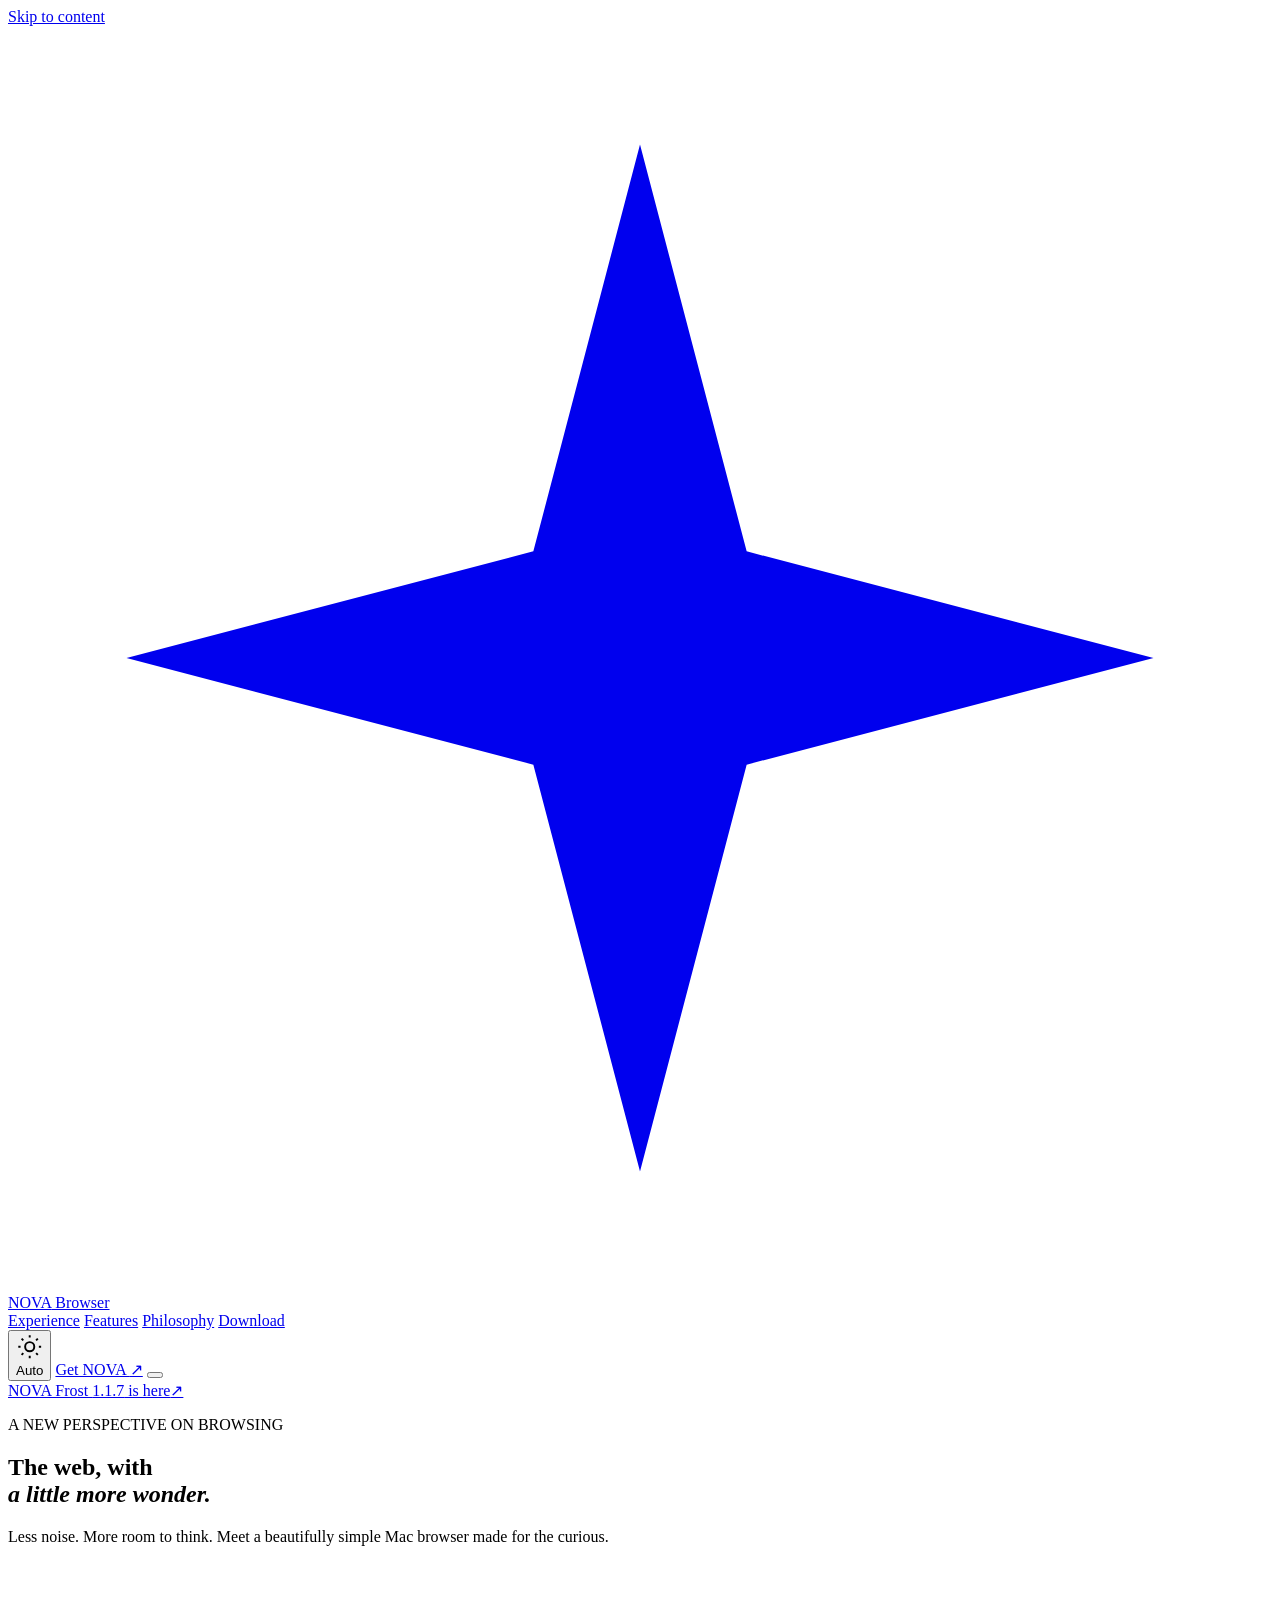
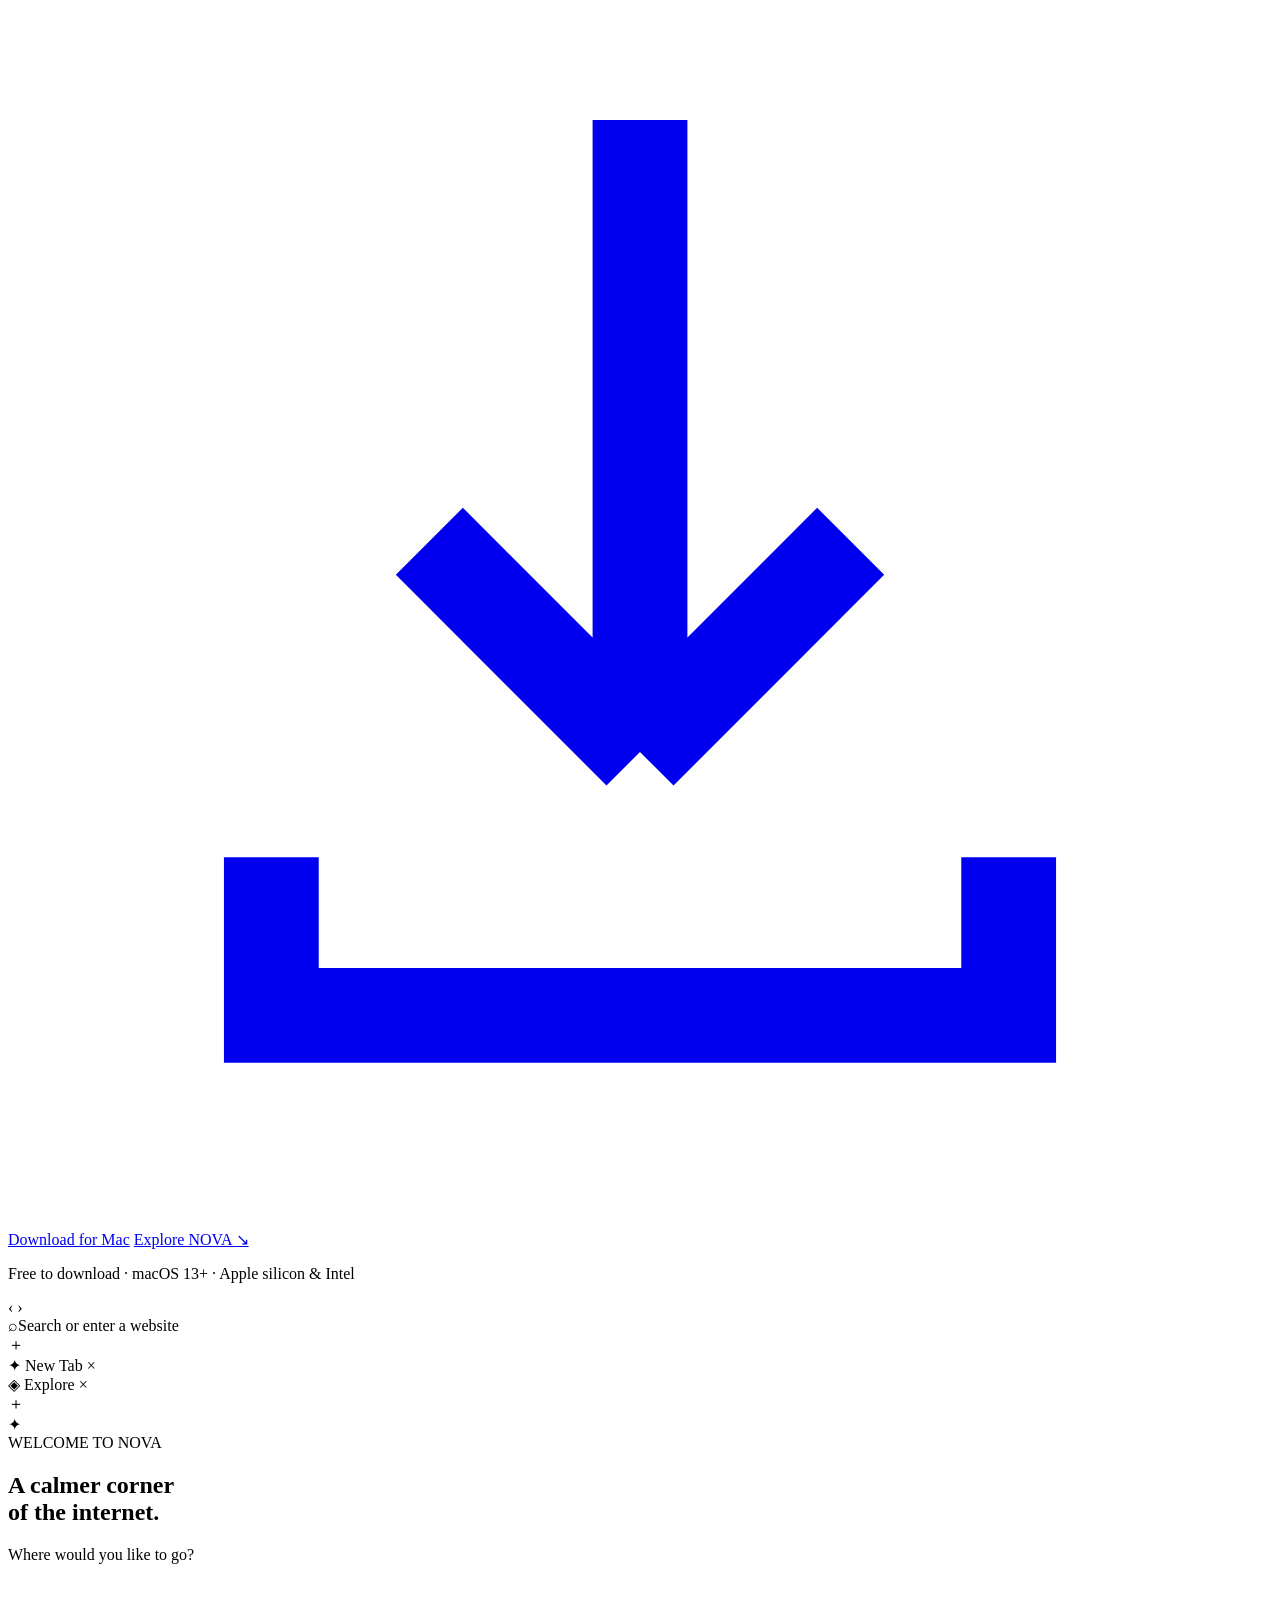
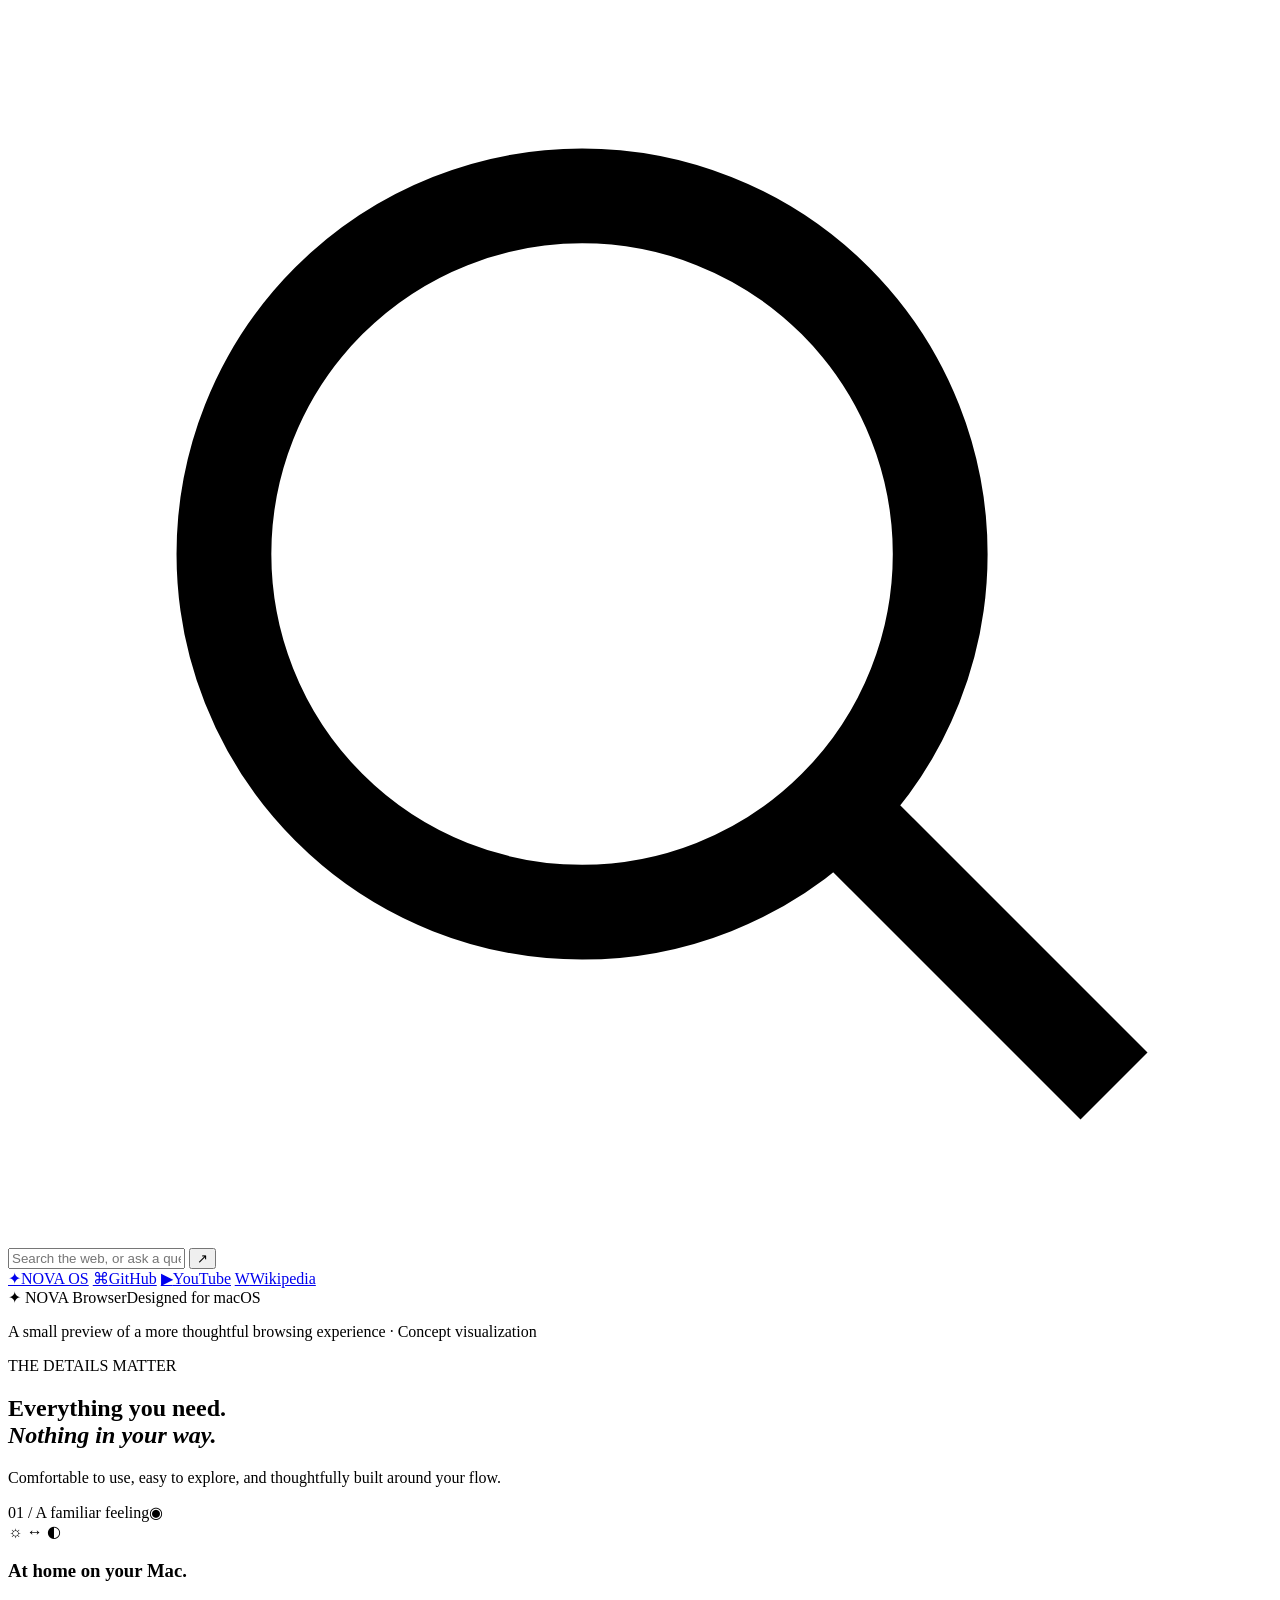
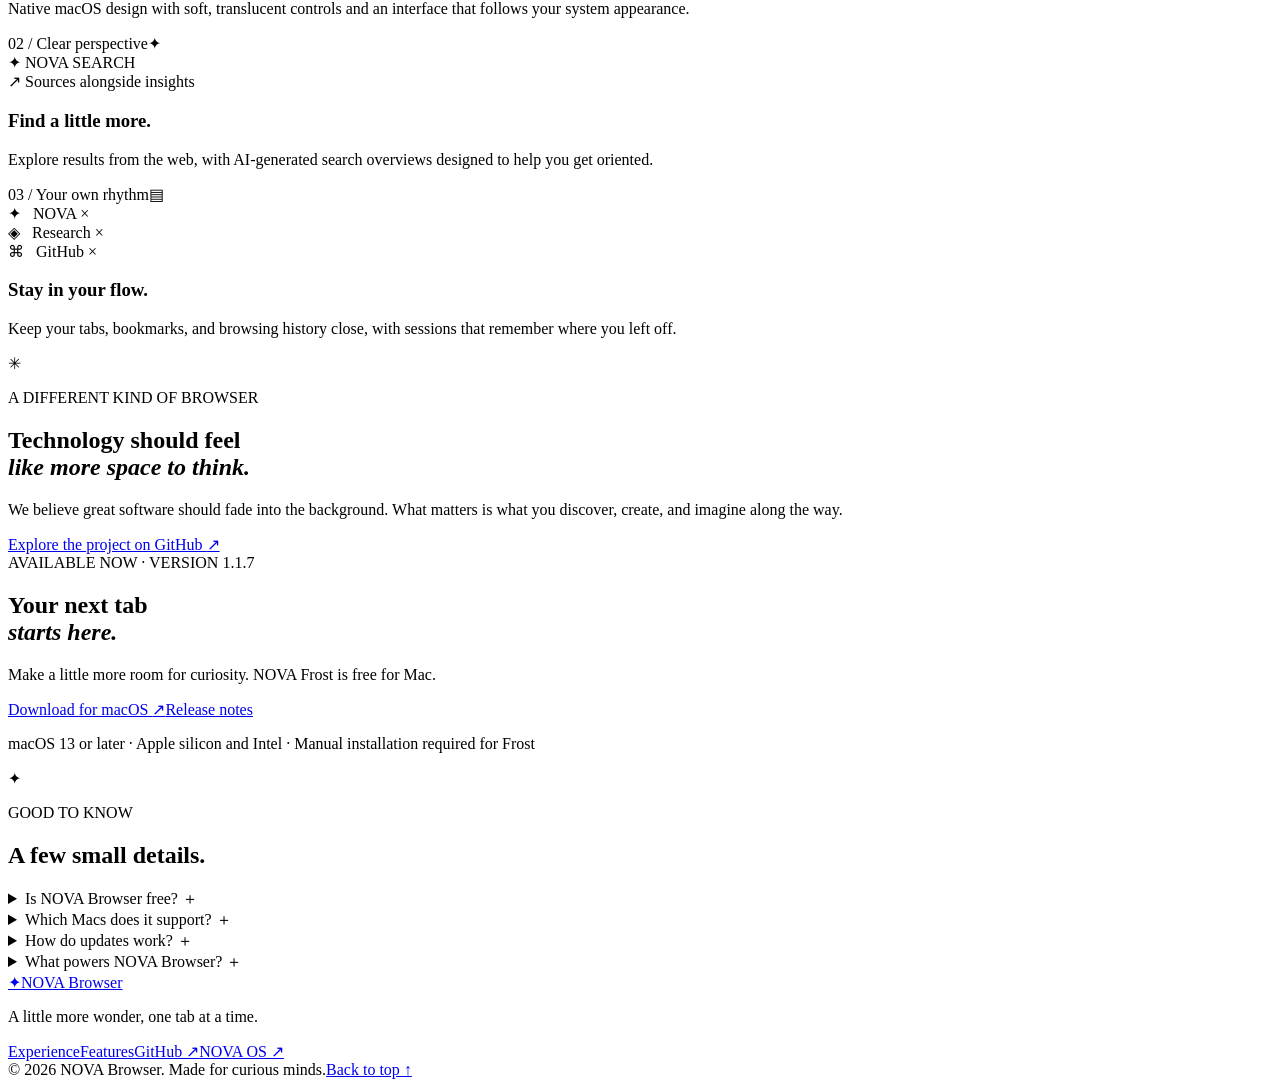
==== site/index.html @ 3f6c5a30 "Add NOVA Browser Frost landing page with interactive product preview" ====
<!doctype html>
<html lang="en">
<head>
  <meta charset="utf-8">
  <meta name="viewport" content="width=device-width,initial-scale=1">
  <meta name="theme-color" content="#f8f8f6">
  <meta name="description" content="NOVA Browser for Mac. A calmer, more thoughtful way to explore the web. Native macOS, beautiful tabs, NOVA Search, and AI-powered search overviews. Free download.">
  <meta property="og:type" content="website">
  <meta property="og:title" content="NOVA Browser — A quieter way to explore">
  <meta property="og:description" content="A beautifully considered browser for Mac. Meet NOVA Frost.">
  <title>NOVA Browser — A quieter way to explore</title>
  <link rel="icon" href="/favicon.svg" type="image/svg+xml">
  <link rel="stylesheet" href="/styles.css">
  <script src="/script.js" defer></script>
</head>
<body>
  <a class="skip-link" href="#main">Skip to content</a>
  <div class="site-shell">
    <header class="site-header" id="top">
      <nav class="nav wrap" aria-label="Main navigation">
        <a class="brand" href="#top" aria-label="NOVA Browser home"><span class="brand-mark" aria-hidden="true"><svg viewBox="0 0 32 32" fill="none"><path d="M16 3 18.7 13.3 29 16l-10.3 2.7L16 29l-2.7-10.3L3 16l10.3-2.7L16 3Z" fill="currentColor"/></svg></span><span>NOVA<span class="brand-soft"> Browser</span></span></a>
        <div class="nav-links" id="nav-links">
          <a href="#experience">Experience</a>
          <a href="#features">Features</a>
          <a href="#story">Philosophy</a>
          <a href="#download">Download</a>
        </div>
        <div class="nav-actions">
          <button class="theme-button" id="theme-switch" type="button" aria-label="Theme: automatic. Change theme" title="Change appearance"><svg viewBox="0 0 24 24" fill="none" stroke="currentColor" stroke-width="1.7"><circle cx="12" cy="12" r="4"/><path d="M12 2v2m0 16v2m10-10h-2M4 12H2m17.1-7.1-1.5 1.5M6.4 17.6l-1.5 1.5m14.2 0-1.5-1.5M6.4 6.4 4.9 4.9"/></svg><span class="theme-text">Auto</span></button>
          <a class="nav-download" href="https://github.com/Ethan-cat-a/Nova-OS/releases/download/v1.1.7/Nova-OS-Installer.pkg" target="_blank" rel="noopener">Get NOVA <span aria-hidden="true">↗</span></a>
          <button class="menu-button" type="button" id="menu-button" aria-controls="nav-links" aria-expanded="false" aria-label="Open menu"><span></span><span></span></button>
        </div>
      </nav>
    </header>

    <main id="main">
      <section class="hero wrap" aria-labelledby="hero-heading">
        <div class="ambient ambient-one" aria-hidden="true"></div>
        <div class="ambient ambient-two" aria-hidden="true"></div>
        <div class="hero-content">
          <a href="#download" class="announcement entrance"><span class="announcement-dot"></span><span>NOVA Frost <span class="announcement-version">1.1.7</span> is here</span><span class="announcement-arrow" aria-hidden="true">↗</span></a>
          <p class="eyebrow entrance delay-1">A NEW PERSPECTIVE ON BROWSING</p>
          <h1 id="hero-heading" class="entrance delay-2">The web, with<br><em>a little more wonder.</em></h1>
          <p class="hero-description entrance delay-3">Less noise. More room to think. Meet a beautifully simple Mac browser made for the curious.</p>
          <div class="hero-actions entrance delay-4">
            <a class="button button-primary" href="https://github.com/Ethan-cat-a/Nova-OS/releases/download/v1.1.7/Nova-OS-Installer.pkg" target="_blank" rel="noopener"><svg viewBox="0 0 24 24" fill="none" stroke="currentColor" stroke-width="1.8" aria-hidden="true"><path d="M12 3v12m0 0 4-4m-4 4-4-4M5 17v3h14v-3"/></svg> Download for Mac</a>
            <a class="button button-quiet" href="#experience">Explore NOVA <span aria-hidden="true">↘</span></a>
          </div>
          <p class="hero-footnote entrance delay-4"><span class="tiny-dot"></span> Free to download <span class="footnote-separator">·</span> macOS 13+ <span class="footnote-separator">·</span> Apple silicon &amp; Intel</p>
        </div>
      </section>

      <section id="experience" class="experience-section" aria-labelledby="experience-heading">
        <div class="wrap">
          <div class="browser-stage reveal">
            <div class="stage-light stage-light-one" aria-hidden="true"></div>
            <div class="stage-light stage-light-two" aria-hidden="true"></div>
            <div class="browser-preview" id="browser-preview" aria-label="Illustrative NOVA Browser interface preview">
              <div class="preview-topbar">
                <div class="traffic-lights" aria-hidden="true"><i></i><i></i><i></i></div>
                <div class="preview-toolbar">
                  <span class="preview-icon" aria-hidden="true">‹</span>
                  <span class="preview-icon" aria-hidden="true">›</span>
                  <div class="preview-address"><span class="address-lock" aria-hidden="true">⌕</span><span id="preview-address-text">Search or enter a website</span></div>
                  <span class="preview-icon preview-add" aria-hidden="true">＋</span>
                </div>
              </div>
              <div class="preview-tabs" aria-hidden="true"><div class="preview-tab selected"><span class="tab-favicon">✦</span> New Tab <span class="tab-x">×</span></div><div class="preview-tab"><span class="tab-favicon alt">◈</span> Explore <span class="tab-x">×</span></div><span class="tabs-plus">＋</span></div>
              <div class="preview-content">
                <div class="preview-stars" aria-hidden="true">✦</div>
                <span class="preview-kicker">WELCOME TO NOVA</span>
                <h2 id="experience-heading">A calmer corner<br>of the internet.</h2>
                <p>Where would you like to go?</p>
                <form class="demo-search" id="demo-search" role="search">
                  <svg viewBox="0 0 24 24" fill="none" stroke="currentColor" stroke-width="1.8" aria-hidden="true"><circle cx="10.9" cy="10.9" r="6.8"/><path d="m16 16 5 5"/></svg>
                  <input id="demo-query" name="q" placeholder="Search the web, or ask a question..." aria-label="Try a NOVA search" autocomplete="off" maxlength="180">
                  <button class="demo-search-go" type="submit" aria-label="Search in NOVA web search">↗</button>
                </form>
                <div class="preview-favorites" aria-label="Example favorites">
                  <a href="https://nova-os-browser.vercel.app/" target="_blank" rel="noopener"><span class="favorite-icon fav-nova">✦</span><span>NOVA OS</span></a>
                  <a href="https://github.com/" target="_blank" rel="noopener"><span class="favorite-icon fav-git">⌘</span><span>GitHub</span></a>
                  <a href="https://www.youtube.com/" target="_blank" rel="noopener"><span class="favorite-icon fav-video">▶</span><span>YouTube</span></a>
                  <a href="https://en.wikipedia.org/" target="_blank" rel="noopener"><span class="favorite-icon fav-wiki">W</span><span>Wikipedia</span></a>
                </div>
              </div>
              <div class="preview-status"><span>✦ NOVA Browser</span><span>Designed for macOS</span></div>
            </div>
            <p class="preview-caption">A small preview of a more thoughtful browsing experience <span>·</span> Concept visualization</p>
          </div>
        </div>
      </section>

      <section id="features" class="features-section wrap" aria-labelledby="features-heading">
        <div class="section-intro reveal">
          <p class="eyebrow">THE DETAILS MATTER</p>
          <h2 id="features-heading">Everything you need.<br><em>Nothing in your way.</em></h2>
          <p>Comfortable to use, easy to explore, and thoughtfully built around your flow.</p>
        </div>
        <div class="features-grid">
          <article class="feature-card feature-card-large reveal">
            <div class="feature-meta"><span class="feature-index">01 / A familiar feeling</span><span class="feature-symbol" aria-hidden="true">◉</span></div>
            <div class="feature-visual feature-visual-appearance" aria-hidden="true">
              <div class="appearance-left"><div class="appearance-head"><i></i><i></i><i></i></div><div class="appearance-bar"></div><div class="appearance-line"></div><div class="appearance-line short"></div><div class="appearance-card"></div></div>
              <div class="appearance-right"><div class="appearance-head"><i></i><i></i><i></i></div><div class="appearance-bar"></div><div class="appearance-line"></div><div class="appearance-line short"></div><div class="appearance-card"></div></div>
              <div class="appearance-switch">☼ <span>↔</span> ◐</div>
            </div>
            <div class="feature-copy"><h3>At home on your Mac.</h3><p>Native macOS design with soft, translucent controls and an interface that follows your system appearance.</p></div>
          </article>
          <article class="feature-card reveal">
            <div class="feature-meta"><span class="feature-index">02 / Clear perspective</span><span class="feature-symbol" aria-hidden="true">✦</span></div>
            <div class="feature-visual feature-visual-search" aria-hidden="true"><div class="search-glow"></div><div class="search-mini"><span class="mini-badge">✦ NOVA SEARCH</span><div class="mini-line big"></div><div class="mini-line"></div><div class="mini-line short"></div><div class="mini-source">↗ Sources alongside insights</div></div></div>
            <div class="feature-copy"><h3>Find a little more.</h3><p>Explore results from the web, with AI-generated search overviews designed to help you get oriented.</p></div>
          </article>
          <article class="feature-card reveal">
            <div class="feature-meta"><span class="feature-index">03 / Your own rhythm</span><span class="feature-symbol" aria-hidden="true">▤</span></div>
            <div class="feature-visual feature-visual-tabs" aria-hidden="true"><div class="mini-tab active">✦ &nbsp; NOVA <span>×</span></div><div class="mini-tab">◈ &nbsp; Research <span>×</span></div><div class="mini-tab">⌘ &nbsp; GitHub <span>×</span></div></div>
            <div class="feature-copy"><h3>Stay in your flow.</h3><p>Keep your tabs, bookmarks, and browsing history close, with sessions that remember where you left off.</p></div>
          </article>
        </div>
      </section>

      <section class="quote-section" id="story" aria-labelledby="story-heading">
        <div class="wrap quote-layout reveal">
          <div class="quote-symbol" aria-hidden="true">✳</div>
          <p class="eyebrow">A DIFFERENT KIND OF BROWSER</p>
          <h2 id="story-heading">Technology should feel<br><em>like more space to think.</em></h2>
          <p>We believe great software should fade into the background. What matters is what you discover, create, and imagine along the way.</p>
          <a href="https://github.com/Ethan-cat-a/Nova-OS" target="_blank" rel="noopener" class="text-link">Explore the project on GitHub <span aria-hidden="true">↗</span></a>
        </div>
      </section>

      <section id="download" class="download-section wrap" aria-labelledby="download-heading">
        <div class="download-card reveal">
          <div class="download-orb orb-a" aria-hidden="true"></div><div class="download-orb orb-b" aria-hidden="true"></div>
          <div class="download-text">
            <span class="download-overline"><span class="status-dot"></span> AVAILABLE NOW · VERSION 1.1.7</span>
            <h2 id="download-heading">Your next tab<br><em>starts here.</em></h2>
            <p>Make a little more room for curiosity. NOVA Frost is free for Mac.</p>
            <div class="download-actions"><a class="button button-white" href="https://github.com/Ethan-cat-a/Nova-OS/releases/download/v1.1.7/Nova-OS-Installer.pkg" target="_blank" rel="noopener">Download for macOS <span aria-hidden="true">↗</span></a><a class="button button-outline" href="https://github.com/Ethan-cat-a/Nova-OS/releases/tag/v1.1.7" target="_blank" rel="noopener">Release notes</a></div>
            <p class="download-footnote">macOS 13 or later · Apple silicon and Intel · Manual installation required for Frost</p>
          </div>
          <div class="download-icon-wrap" aria-hidden="true"><div class="download-icon">✦</div><div class="icon-shadow"></div></div>
        </div>
      </section>

      <section class="faq wrap" aria-labelledby="faq-heading">
        <div class="faq-head reveal"><p class="eyebrow">GOOD TO KNOW</p><h2 id="faq-heading">A few small details.</h2></div>
        <div class="faq-list reveal">
          <details><summary>Is NOVA Browser free? <span aria-hidden="true">＋</span></summary><p>Yes, NOVA Browser is currently free to download and use.</p></details>
          <details><summary>Which Macs does it support? <span aria-hidden="true">＋</span></summary><p>NOVA Browser supports macOS 13 and later, including Apple silicon and Intel Macs.</p></details>
          <details><summary>How do updates work? <span aria-hidden="true">＋</span></summary><p>Version 1.1.7 Frost needs to be installed manually using the installer above. The existing Sparkle automatic-update feed has not yet been updated for this release.</p></details>
          <details><summary>What powers NOVA Browser? <span aria-hidden="true">＋</span></summary><p>It's a native macOS app built with Apple's WebKit, with NOVA Search and optional AI-generated overviews of search results.</p></details>
        </div>
      </section>
    </main>

    <footer class="footer">
      <div class="wrap footer-top">
        <a class="brand footer-brand" href="#top"><span class="brand-mark" aria-hidden="true">✦</span><span>NOVA<span class="brand-soft"> Browser</span></span></a>
        <p>A little more wonder, one tab at a time.</p>
        <div class="footer-links"><a href="#experience">Experience</a><a href="#features">Features</a><a href="https://github.com/Ethan-cat-a/Nova-OS" target="_blank" rel="noopener">GitHub ↗</a><a href="https://nova-os-browser.vercel.app/" target="_blank" rel="noopener">NOVA OS ↗</a></div>
      </div>
      <div class="wrap footer-bottom"><span>© <span id="year">2026</span> NOVA Browser. Made for curious minds.</span><a href="#top">Back to top ↑</a></div>
    </footer>
  </div>
</body>
</html>
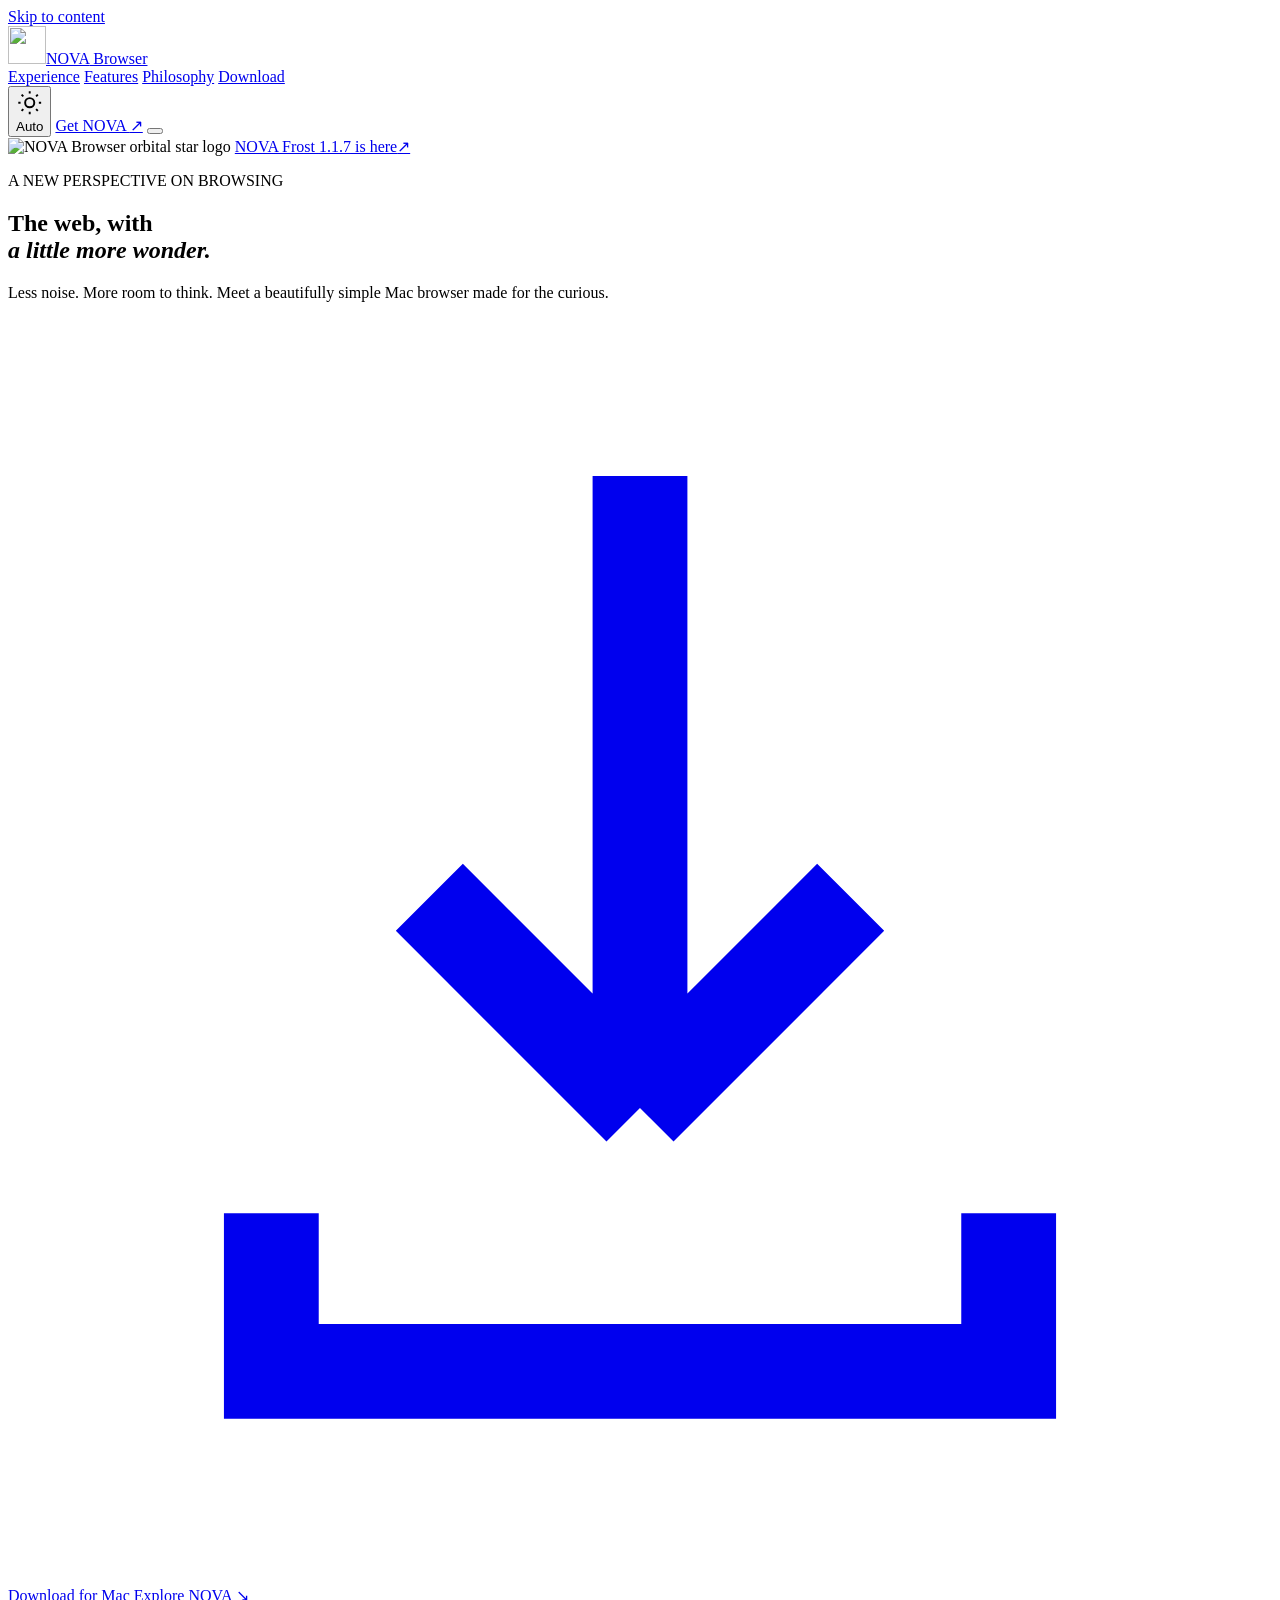
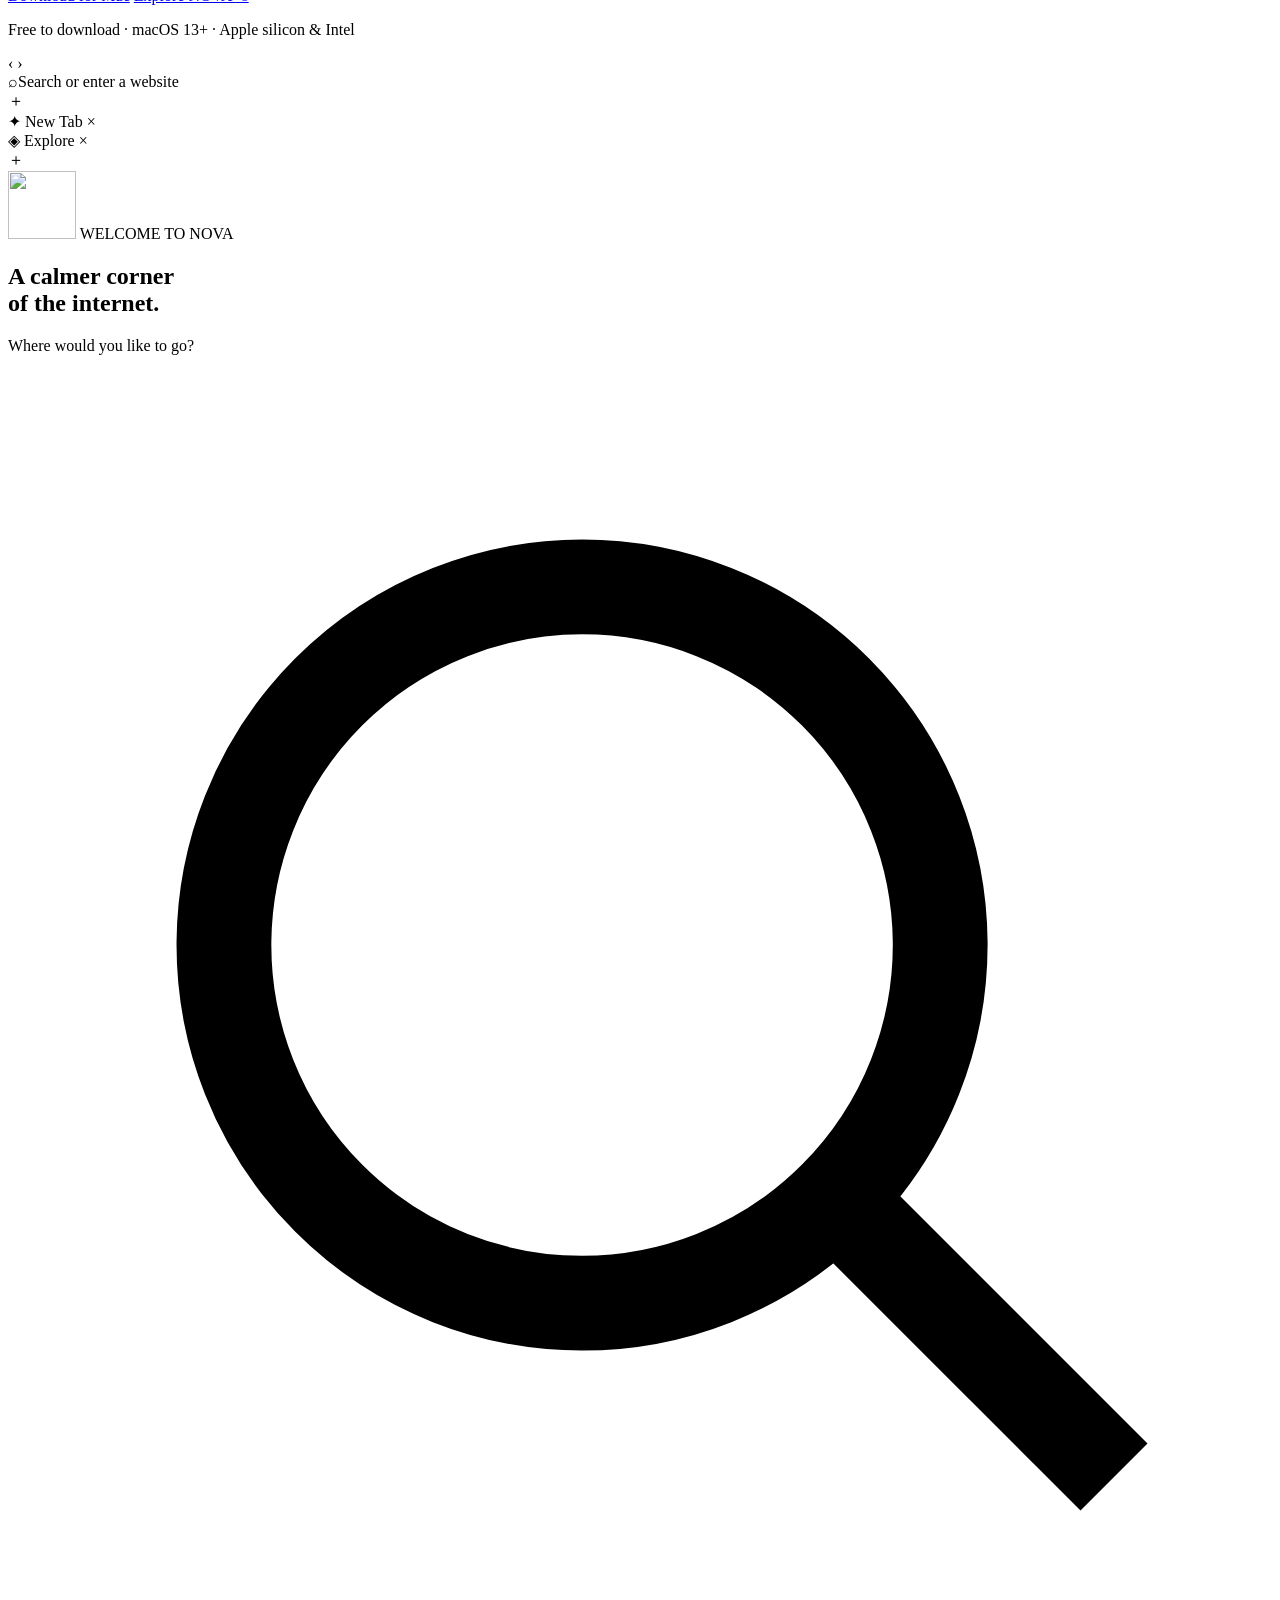
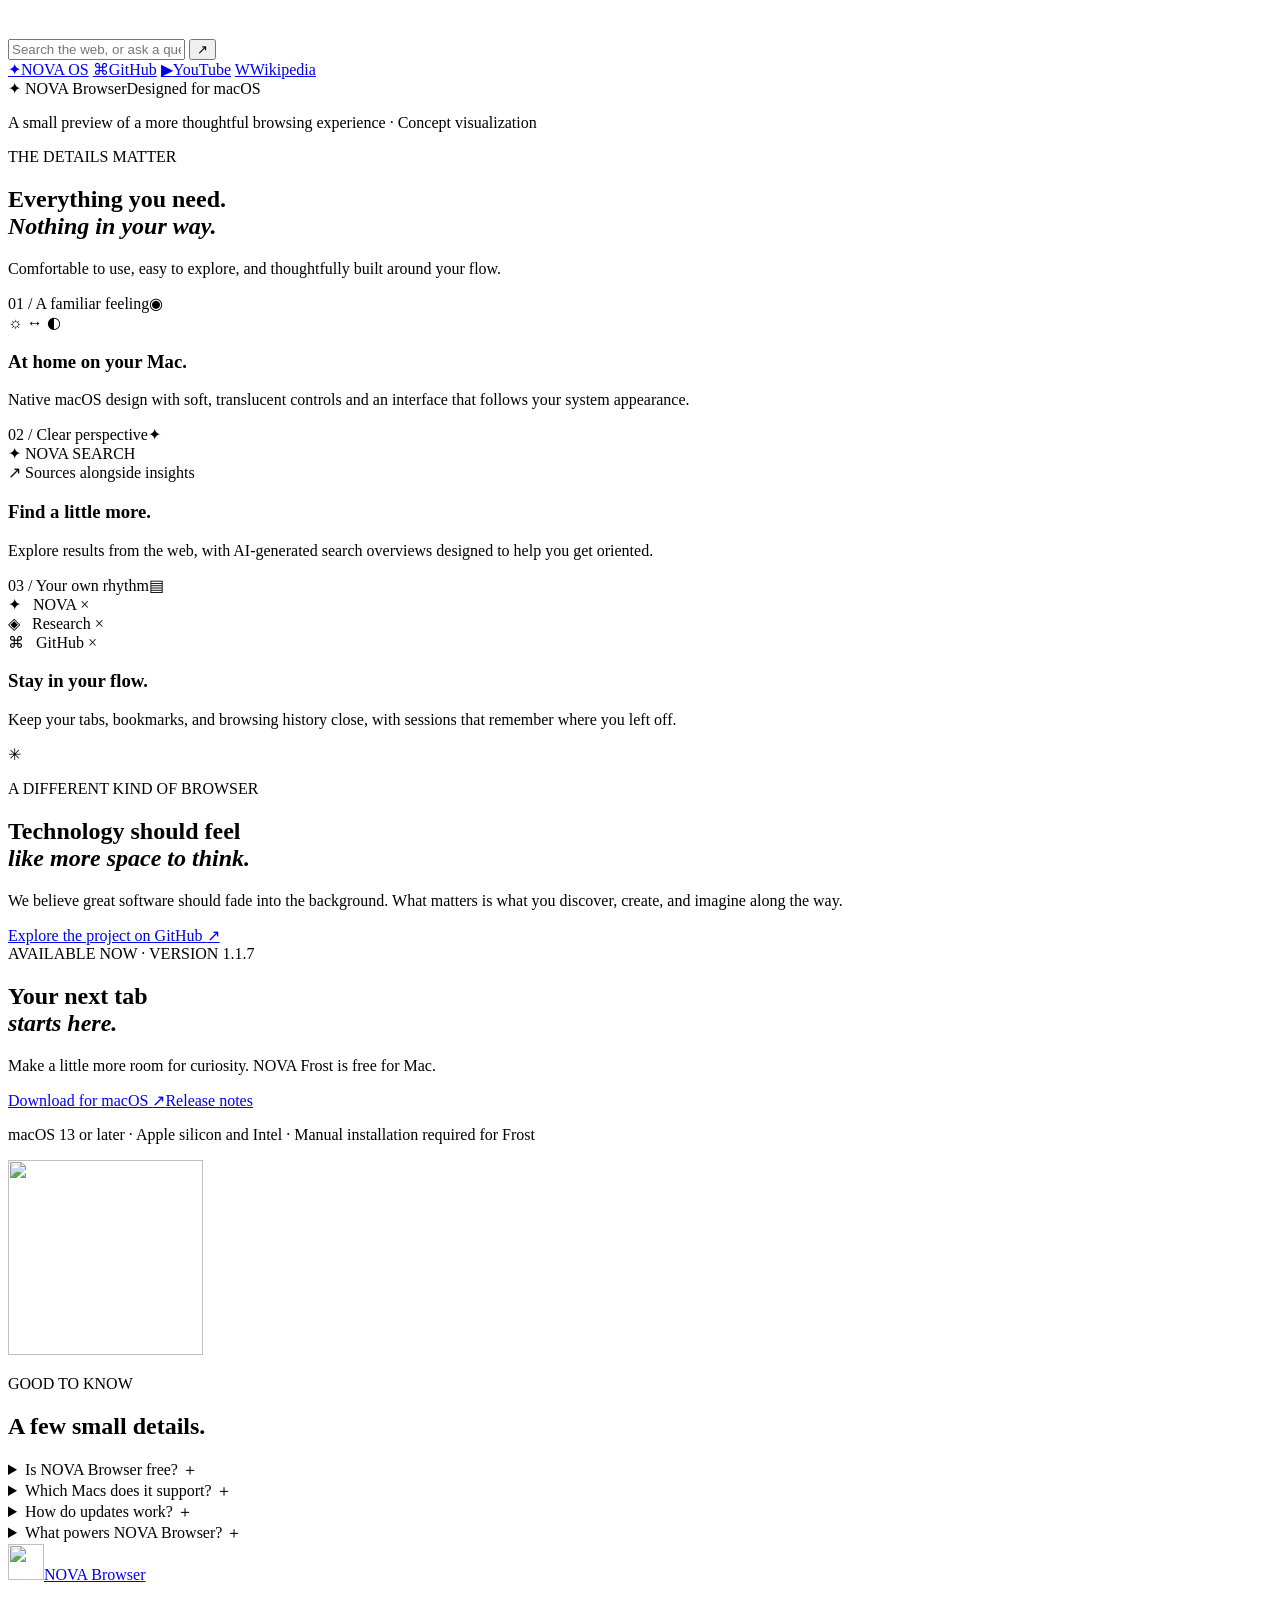
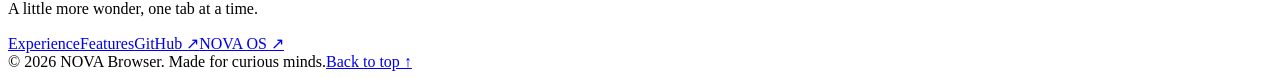
==== commit 530c6ab6: "Brand NOVA Frost with an orbital-star logo across website and favicon" ====
--- a/site/index.html
+++ b/site/index.html
@@ -10,6 +10,7 @@
   <meta property="og:description" content="A beautifully considered browser for Mac. Meet NOVA Frost.">
   <title>NOVA Browser — A quieter way to explore</title>
   <link rel="icon" href="/favicon.svg" type="image/svg+xml">
+  <link rel="preload" href="/logo.svg" as="image" type="image/svg+xml">
   <link rel="stylesheet" href="/styles.css">
   <script src="/script.js" defer></script>
 </head>
@@ -18,7 +19,7 @@
   <div class="site-shell">
     <header class="site-header" id="top">
       <nav class="nav wrap" aria-label="Main navigation">
-        <a class="brand" href="#top" aria-label="NOVA Browser home"><span class="brand-mark" aria-hidden="true"><svg viewBox="0 0 32 32" fill="none"><path d="M16 3 18.7 13.3 29 16l-10.3 2.7L16 29l-2.7-10.3L3 16l10.3-2.7L16 3Z" fill="currentColor"/></svg></span><span>NOVA<span class="brand-soft"> Browser</span></span></a>
+        <a class="brand" href="#top" aria-label="NOVA Browser home"><span class="brand-mark" aria-hidden="true"><img src="/logo.svg" alt="" width="38" height="38" decoding="async"></span><span>NOVA<span class="brand-soft"> Browser</span></span></a>
         <div class="nav-links" id="nav-links">
           <a href="#experience">Experience</a>
           <a href="#features">Features</a>
@@ -38,6 +39,7 @@
         <div class="ambient ambient-one" aria-hidden="true"></div>
         <div class="ambient ambient-two" aria-hidden="true"></div>
         <div class="hero-content">
+          <img class="hero-identity entrance" src="/logo.svg" alt="NOVA Browser orbital star logo" width="88" height="88" decoding="async">
           <a href="#download" class="announcement entrance"><span class="announcement-dot"></span><span>NOVA Frost <span class="announcement-version">1.1.7</span> is here</span><span class="announcement-arrow" aria-hidden="true">↗</span></a>
           <p class="eyebrow entrance delay-1">A NEW PERSPECTIVE ON BROWSING</p>
           <h1 id="hero-heading" class="entrance delay-2">The web, with<br><em>a little more wonder.</em></h1>
@@ -67,7 +69,7 @@
               </div>
               <div class="preview-tabs" aria-hidden="true"><div class="preview-tab selected"><span class="tab-favicon">✦</span> New Tab <span class="tab-x">×</span></div><div class="preview-tab"><span class="tab-favicon alt">◈</span> Explore <span class="tab-x">×</span></div><span class="tabs-plus">＋</span></div>
               <div class="preview-content">
-                <div class="preview-stars" aria-hidden="true">✦</div>
+                <img class="preview-stars preview-logo" src="/logo.svg" alt="" width="68" height="68" decoding="async">
                 <span class="preview-kicker">WELCOME TO NOVA</span>
                 <h2 id="experience-heading">A calmer corner<br>of the internet.</h2>
                 <p>Where would you like to go?</p>
@@ -139,7 +141,7 @@
             <div class="download-actions"><a class="button button-white" href="https://github.com/Ethan-cat-a/Nova-OS/releases/download/v1.1.7/Nova-OS-Installer.pkg" target="_blank" rel="noopener">Download for macOS <span aria-hidden="true">↗</span></a><a class="button button-outline" href="https://github.com/Ethan-cat-a/Nova-OS/releases/tag/v1.1.7" target="_blank" rel="noopener">Release notes</a></div>
             <p class="download-footnote">macOS 13 or later · Apple silicon and Intel · Manual installation required for Frost</p>
           </div>
-          <div class="download-icon-wrap" aria-hidden="true"><div class="download-icon">✦</div><div class="icon-shadow"></div></div>
+          <div class="download-icon-wrap" aria-hidden="true"><div class="download-icon"><img src="/logo.svg" alt="" width="195" height="195" loading="lazy" decoding="async"></div><div class="icon-shadow"></div></div>
         </div>
       </section>
 
@@ -156,7 +158,7 @@
 
     <footer class="footer">
       <div class="wrap footer-top">
-        <a class="brand footer-brand" href="#top"><span class="brand-mark" aria-hidden="true">✦</span><span>NOVA<span class="brand-soft"> Browser</span></span></a>
+        <a class="brand footer-brand" href="#top"><span class="brand-mark" aria-hidden="true"><img src="/logo.svg" alt="" width="36" height="36" loading="lazy" decoding="async"></span><span>NOVA<span class="brand-soft"> Browser</span></span></a>
         <p>A little more wonder, one tab at a time.</p>
         <div class="footer-links"><a href="#experience">Experience</a><a href="#features">Features</a><a href="https://github.com/Ethan-cat-a/Nova-OS" target="_blank" rel="noopener">GitHub ↗</a><a href="https://nova-os-browser.vercel.app/" target="_blank" rel="noopener">NOVA OS ↗</a></div>
       </div>
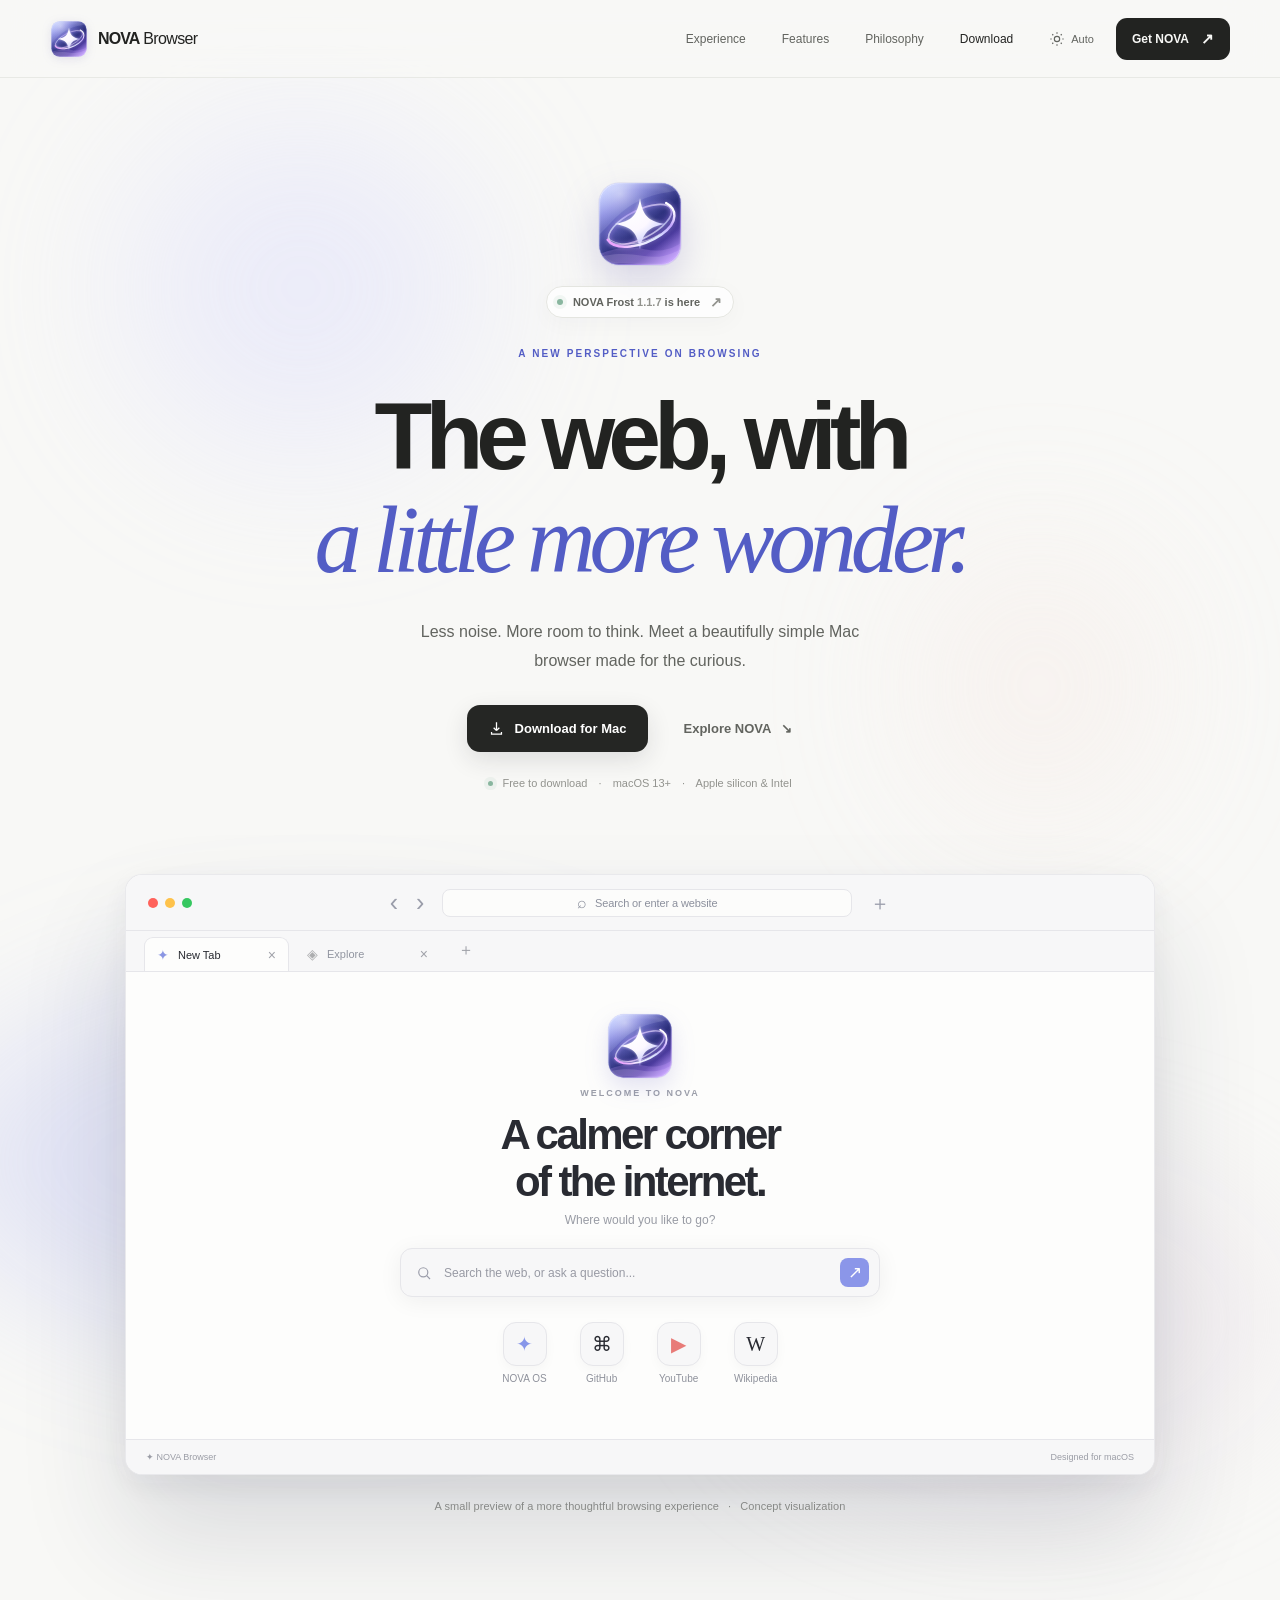
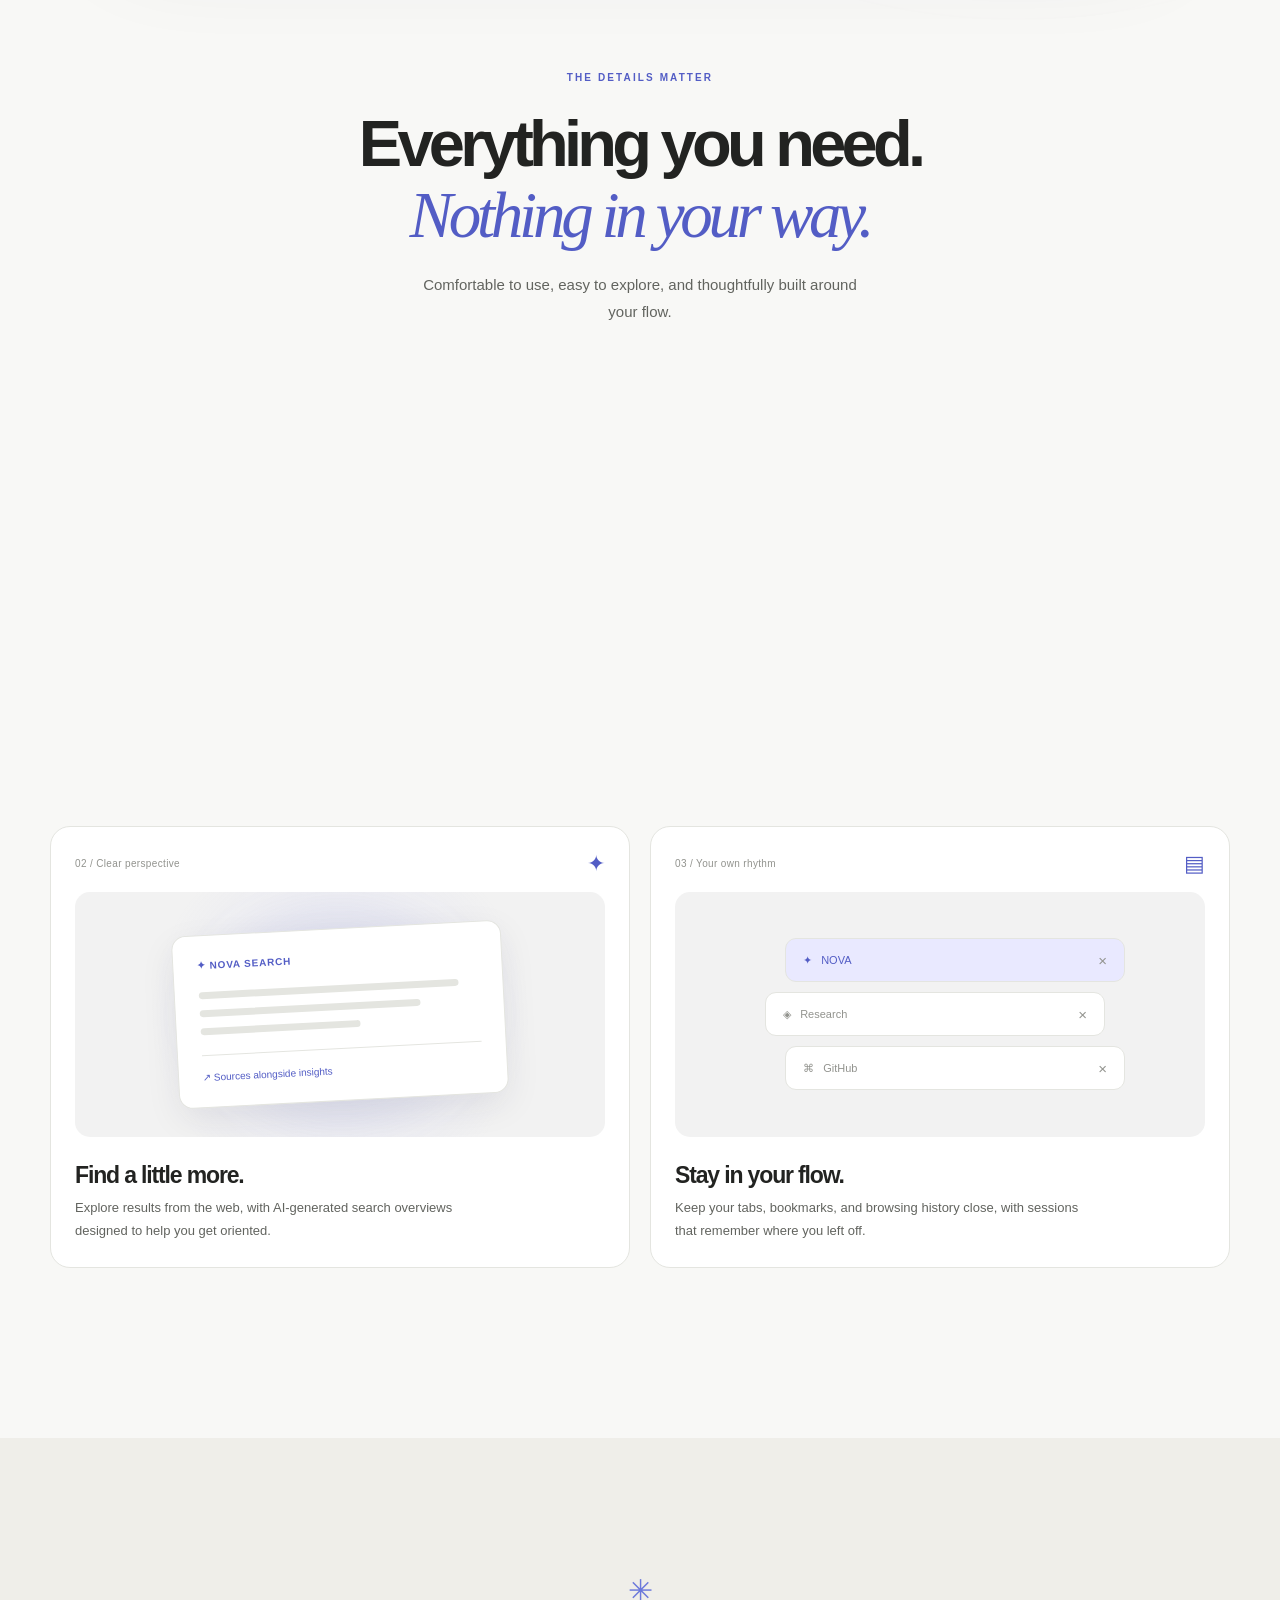
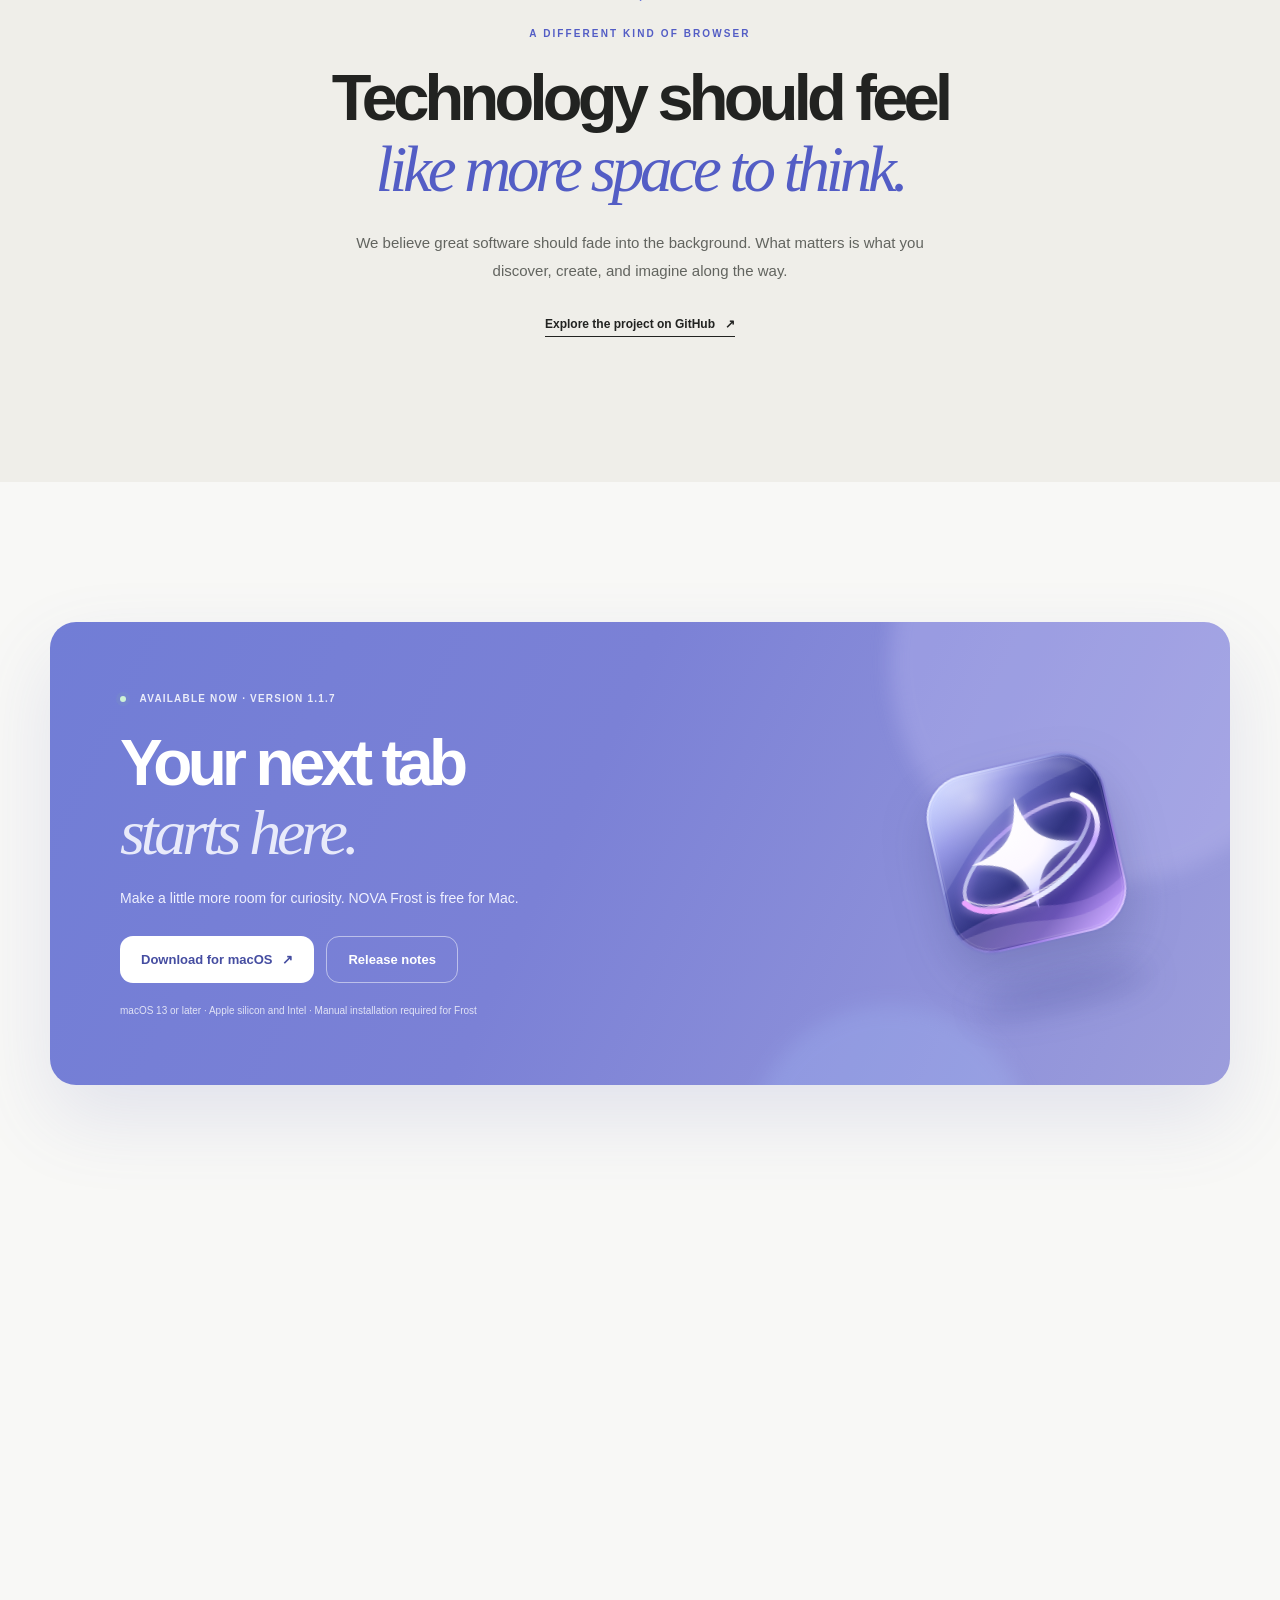
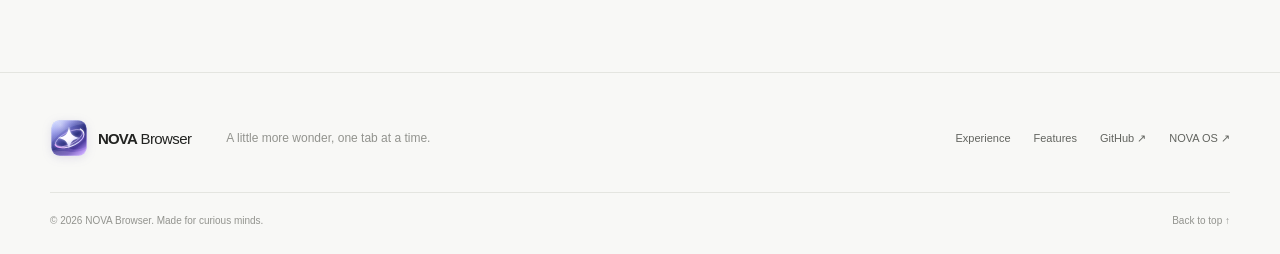
==== commit 60e2159b: "Use relative asset paths so NOVA Frost also works on GitHub Pages" ====
--- a/site/index.html
+++ b/site/index.html
@@ -9,17 +9,17 @@
   <meta property="og:title" content="NOVA Browser — A quieter way to explore">
   <meta property="og:description" content="A beautifully considered browser for Mac. Meet NOVA Frost.">
   <title>NOVA Browser — A quieter way to explore</title>
-  <link rel="icon" href="/favicon.svg" type="image/svg+xml">
-  <link rel="preload" href="/logo.svg" as="image" type="image/svg+xml">
-  <link rel="stylesheet" href="/styles.css">
-  <script src="/script.js" defer></script>
+  <link rel="icon" href="favicon.svg" type="image/svg+xml">
+  <link rel="preload" href="logo.svg" as="image" type="image/svg+xml">
+  <link rel="stylesheet" href="styles.css">
+  <script src="script.js" defer></script>
 </head>
 <body>
   <a class="skip-link" href="#main">Skip to content</a>
   <div class="site-shell">
     <header class="site-header" id="top">
       <nav class="nav wrap" aria-label="Main navigation">
-        <a class="brand" href="#top" aria-label="NOVA Browser home"><span class="brand-mark" aria-hidden="true"><img src="/logo.svg" alt="" width="38" height="38" decoding="async"></span><span>NOVA<span class="brand-soft"> Browser</span></span></a>
+        <a class="brand" href="#top" aria-label="NOVA Browser home"><span class="brand-mark" aria-hidden="true"><img src="logo.svg" alt="" width="38" height="38" decoding="async"></span><span>NOVA<span class="brand-soft"> Browser</span></span></a>
         <div class="nav-links" id="nav-links">
           <a href="#experience">Experience</a>
           <a href="#features">Features</a>
@@ -39,7 +39,7 @@
         <div class="ambient ambient-one" aria-hidden="true"></div>
         <div class="ambient ambient-two" aria-hidden="true"></div>
         <div class="hero-content">
-          <img class="hero-identity entrance" src="/logo.svg" alt="NOVA Browser orbital star logo" width="88" height="88" decoding="async">
+          <img class="hero-identity entrance" src="logo.svg" alt="NOVA Browser orbital star logo" width="88" height="88" decoding="async">
           <a href="#download" class="announcement entrance"><span class="announcement-dot"></span><span>NOVA Frost <span class="announcement-version">1.1.7</span> is here</span><span class="announcement-arrow" aria-hidden="true">↗</span></a>
           <p class="eyebrow entrance delay-1">A NEW PERSPECTIVE ON BROWSING</p>
           <h1 id="hero-heading" class="entrance delay-2">The web, with<br><em>a little more wonder.</em></h1>
@@ -69,7 +69,7 @@
               </div>
               <div class="preview-tabs" aria-hidden="true"><div class="preview-tab selected"><span class="tab-favicon">✦</span> New Tab <span class="tab-x">×</span></div><div class="preview-tab"><span class="tab-favicon alt">◈</span> Explore <span class="tab-x">×</span></div><span class="tabs-plus">＋</span></div>
               <div class="preview-content">
-                <img class="preview-stars preview-logo" src="/logo.svg" alt="" width="68" height="68" decoding="async">
+                <img class="preview-stars preview-logo" src="logo.svg" alt="" width="68" height="68" decoding="async">
                 <span class="preview-kicker">WELCOME TO NOVA</span>
                 <h2 id="experience-heading">A calmer corner<br>of the internet.</h2>
                 <p>Where would you like to go?</p>
@@ -141,7 +141,7 @@
             <div class="download-actions"><a class="button button-white" href="https://github.com/Ethan-cat-a/Nova-OS/releases/download/v1.1.7/Nova-OS-Installer.pkg" target="_blank" rel="noopener">Download for macOS <span aria-hidden="true">↗</span></a><a class="button button-outline" href="https://github.com/Ethan-cat-a/Nova-OS/releases/tag/v1.1.7" target="_blank" rel="noopener">Release notes</a></div>
             <p class="download-footnote">macOS 13 or later · Apple silicon and Intel · Manual installation required for Frost</p>
           </div>
-          <div class="download-icon-wrap" aria-hidden="true"><div class="download-icon"><img src="/logo.svg" alt="" width="195" height="195" loading="lazy" decoding="async"></div><div class="icon-shadow"></div></div>
+          <div class="download-icon-wrap" aria-hidden="true"><div class="download-icon"><img src="logo.svg" alt="" width="195" height="195" loading="lazy" decoding="async"></div><div class="icon-shadow"></div></div>
         </div>
       </section>
 
@@ -158,7 +158,7 @@
 
     <footer class="footer">
       <div class="wrap footer-top">
-        <a class="brand footer-brand" href="#top"><span class="brand-mark" aria-hidden="true"><img src="/logo.svg" alt="" width="36" height="36" loading="lazy" decoding="async"></span><span>NOVA<span class="brand-soft"> Browser</span></span></a>
+        <a class="brand footer-brand" href="#top"><span class="brand-mark" aria-hidden="true"><img src="logo.svg" alt="" width="36" height="36" loading="lazy" decoding="async"></span><span>NOVA<span class="brand-soft"> Browser</span></span></a>
         <p>A little more wonder, one tab at a time.</p>
         <div class="footer-links"><a href="#experience">Experience</a><a href="#features">Features</a><a href="https://github.com/Ethan-cat-a/Nova-OS" target="_blank" rel="noopener">GitHub ↗</a><a href="https://nova-os-browser.vercel.app/" target="_blank" rel="noopener">NOVA OS ↗</a></div>
       </div>
--- a/site/styles.css
+++ b/site/styles.css
@@ -0,0 +1,30 @@
+:root{color-scheme:light;--bg:#f8f8f6;--paper:#fff;--surface:#f2f2f0;--ink:#222321;--ink-soft:#62645f;--ink-muted:#92938e;--line:#e4e5e0;--accent:#6b78db;--accent-deep:#535dc5;--lavender:#e9e9ff;--shadow:0 24px 80px rgba(36,40,60,.09);--preview-bg:#fdfdfc;--preview-head:#f7f7f8;--preview-line:#e6e6ea;--preview-ink:#292b32;--card:#fff;--card-visual:#f2f2f2;--story:#efeee9;--nav-bg:rgba(248,248,246,.79)}
+:root[data-theme=dark]{color-scheme:dark;--bg:#17191b;--paper:#202226;--surface:#26282a;--ink:#f3f3ef;--ink-soft:#b6b7b4;--ink-muted:#818489;--line:#35383a;--accent:#a0a9ff;--accent-deep:#929cf6;--lavender:#383b53;--shadow:0 26px 90px rgba(0,0,0,.28);--preview-bg:#22252b;--preview-head:#282b31;--preview-line:#393d48;--preview-ink:#f1f2f5;--card:#222528;--card-visual:#2b2e33;--story:#242729;--nav-bg:rgba(23,25,27,.83)}
+@media(prefers-color-scheme:dark){:root:not([data-theme=light]){color-scheme:dark;--bg:#17191b;--paper:#202226;--surface:#26282a;--ink:#f3f3ef;--ink-soft:#b6b7b4;--ink-muted:#818489;--line:#35383a;--accent:#a0a9ff;--accent-deep:#929cf6;--lavender:#383b53;--shadow:0 26px 90px rgba(0,0,0,.28);--preview-bg:#22252b;--preview-head:#282b31;--preview-line:#393d48;--preview-ink:#f1f2f5;--card:#222528;--card-visual:#2b2e33;--story:#242729;--nav-bg:rgba(23,25,27,.83)}}
+*{box-sizing:border-box}html{scroll-behavior:smooth;scroll-padding-top:95px}body{margin:0;min-width:320px;background:var(--bg);color:var(--ink);font-family:-apple-system,BlinkMacSystemFont,"Segoe UI",Arial,sans-serif;-webkit-font-smoothing:antialiased;text-rendering:optimizeLegibility}button,input{font:inherit}a{color:inherit}button{cursor:pointer}::selection{background:rgba(107,120,219,.22)}.wrap{width:min(1180px,calc(100% - 72px));margin:0 auto}.site-shell{overflow:hidden}.skip-link{position:absolute;z-index:100;top:-100px;left:10px;background:var(--ink);color:var(--bg);padding:10px 15px;border-radius:9px}.skip-link:focus{top:10px}
+.site-header{position:sticky;z-index:40;top:0;height:78px;background:var(--nav-bg);border-bottom:1px solid color-mix(in srgb,var(--line) 76%,transparent);backdrop-filter:blur(24px) saturate(1.32);-webkit-backdrop-filter:blur(24px) saturate(1.32);transition:background .3s ease,box-shadow .3s ease}.site-header.scrolled{box-shadow:0 10px 45px rgba(30,30,40,.045)}.nav{display:flex;align-items:center;justify-content:space-between;height:100%;gap:28px}.brand{text-decoration:none;display:flex;align-items:center;gap:10px;font-size:16px;font-weight:750;letter-spacing:-.055em;white-space:nowrap}.brand-soft{font-weight:500;letter-spacing:-.04em}.brand-mark{color:#fff;width:34px;height:34px;display:grid;place-items:center;background:linear-gradient(145deg,#9ca6f9 5%,#6e7fe3 78%,#6971bf);border-radius:11px;box-shadow:0 3px 11px rgba(99,108,211,.20);font-size:18px}.brand-mark svg{width:24px;height:24px}.nav-links{display:flex;align-items:center;gap:36px;margin-left:auto}.nav-links a{text-decoration:none;font-size:12px;font-weight:540;color:var(--ink-soft);transition:color .18s}.nav-links a:hover,.nav-links a.active{color:var(--ink)}.nav-actions{display:flex;align-items:center;gap:14px}.theme-button{display:flex;align-items:center;gap:6px;background:transparent;border:0;color:var(--ink-soft);padding:8px;border-radius:10px;font-size:11px;transition:background .2s,color .2s}.theme-button:hover{color:var(--ink);background:var(--surface)}.theme-button svg{width:16px;height:16px}.nav-download{text-decoration:none;display:flex;align-items:center;gap:12px;background:var(--ink);color:var(--bg);font-weight:600;font-size:12px;padding:12px 16px;border-radius:11px;transition:transform .2s,opacity .2s}.nav-download:hover{transform:translateY(-2px);opacity:.86}.nav-download span{font-size:15px}.menu-button{display:none;border:0;background:transparent;width:38px;height:38px;border-radius:10px;align-items:center;justify-content:center;flex-direction:column;gap:6px}.menu-button span{width:18px;height:1.5px;background:var(--ink);display:block;transition:transform .2s}.menu-button[aria-expanded=true] span:first-child{transform:translateY(3.75px) rotate(45deg)}.menu-button[aria-expanded=true] span:last-child{transform:translateY(-3.75px) rotate(-45deg)}
+.hero{position:relative;text-align:center;min-height:635px;display:flex;align-items:center;justify-content:center;padding:102px 0 85px}.hero-content{position:relative;z-index:2;max-width:890px;margin:auto}.ambient{position:absolute;pointer-events:none;filter:blur(78px);border-radius:50%;opacity:.55;animation:orb-drift 15s ease-in-out infinite alternate}.ambient-one{width:360px;height:340px;background:rgba(208,210,255,.58);top:5%;left:6%}.ambient-two{width:240px;height:280px;background:rgba(244,224,217,.48);right:6%;bottom:6%;animation-delay:-6s}.announcement{display:inline-flex;gap:10px;align-items:center;border:1px solid var(--line);background:color-mix(in srgb,var(--paper) 75%,transparent);padding:7px 11px 7px 10px;border-radius:100px;text-decoration:none;color:var(--ink-soft);font-size:11px;font-weight:600;box-shadow:0 5px 23px rgba(40,40,70,.03);transition:border-color .2s,transform .2s}.announcement:hover{transform:translateY(-2px);border-color:var(--accent)}.announcement-dot,.tiny-dot,.status-dot{width:6px;height:6px;background:#89b69f;display:inline-block;border-radius:50%;box-shadow:0 0 0 4px rgba(137,182,159,.10)}.announcement-version{color:var(--ink-muted)}.announcement-arrow{font-size:14px;color:var(--ink-muted)}.eyebrow{font-size:10px;font-weight:750;letter-spacing:.21em;color:var(--accent-deep);margin:0 0 26px}.hero .eyebrow{margin-top:38px}.hero h1,.section-intro h2,.quote-section h2,.download-text h2{font-weight:600;letter-spacing:-.073em;line-height:1.09}.hero h1{font-size:clamp(55px,7.4vw,102px);margin:0 0 26px}.hero h1 em,.section-intro h2 em,.quote-section h2 em,.download-text h2 em{font-family:"Iowan Old Style","Baskerville","Palatino Linotype",Georgia,serif;font-weight:400;letter-spacing:-.065em;font-style:italic}.hero h1 em{color:var(--accent-deep)}.hero-description{font-size:16px;line-height:1.8;max-width:480px;margin:0 auto;color:var(--ink-soft)}.hero-actions{display:flex;align-items:center;justify-content:center;gap:15px;margin-top:29px}.button{display:inline-flex;text-decoration:none;align-items:center;justify-content:center;gap:10px;white-space:nowrap;min-height:47px;padding:0 21px;border-radius:13px;font-size:13px;font-weight:650;transition:transform .22s,background .22s,box-shadow .22s}.button:hover{transform:translateY(-3px)}.button svg{width:17px;height:17px}.button-primary{background:#252624;color:#fff;box-shadow:0 8px 25px rgba(35,35,45,.12)}.button-primary:hover{background:#424340;box-shadow:0 12px 30px rgba(35,35,45,.16)}.button-quiet{color:var(--ink-soft);background:transparent}.button-quiet:hover{color:var(--ink)}.hero-footnote{color:var(--ink-muted);margin:25px 0 0;font-size:11px}.hero-footnote .tiny-dot{width:5px;height:5px;margin:0 6px 1px 0}.footnote-separator{margin:0 8px}
+.experience-section{padding:0 0 160px}.browser-stage{position:relative;isolation:isolate}.stage-light{position:absolute;z-index:-1;border-radius:50%;pointer-events:none;filter:blur(65px)}.stage-light-one{width:67%;height:60%;background:rgba(157,164,241,.23);top:15%;left:-10%}.stage-light-two{width:46%;height:50%;background:rgba(229,216,228,.34);right:-5%;bottom:5%}.browser-preview{--preview-width:min(100%,1030px);position:relative;width:var(--preview-width);margin:auto;background:var(--preview-bg);border:1px solid color-mix(in srgb,var(--preview-line) 88%,transparent);border-radius:17px;overflow:hidden;box-shadow:0 60px 110px rgba(35,39,70,.14),0 11px 32px rgba(40,42,60,.07),0 0 0 8px rgba(255,255,255,.13);transform-origin:center center;transition:box-shadow .45s,transform .35s ease;will-change:transform}.browser-preview:hover{box-shadow:0 68px 130px rgba(35,39,70,.18),0 12px 35px rgba(40,42,60,.07)}.preview-topbar{position:relative;height:56px;background:var(--preview-head);display:flex;align-items:center;border-bottom:1px solid var(--preview-line)}.traffic-lights{display:flex;gap:7px;position:absolute;left:22px;top:23px}.traffic-lights i,.appearance-head i{width:10px;height:10px;border-radius:50%;background:#ff625b}.traffic-lights i:nth-child(2),.appearance-head i:nth-child(2){background:#fec24b}.traffic-lights i:nth-child(3),.appearance-head i:nth-child(3){background:#36c760}.preview-toolbar{width:57%;height:100%;display:flex;align-items:center;justify-content:center;gap:18px;margin:auto}.preview-icon{font-size:25px;font-weight:300;color:#9a9daa;line-height:1}.preview-add{font-size:20px}.preview-address{font-size:11px;letter-spacing:-.01em;color:#8c909d;background:color-mix(in srgb,var(--preview-bg) 86%,transparent);border:1px solid var(--preview-line);border-radius:8px;height:28px;display:flex;align-items:center;justify-content:center;gap:8px;min-width:50%;max-width:410px;flex:1}.address-lock{font-size:16px}.preview-tabs{height:41px;background:var(--preview-head);border-bottom:1px solid var(--preview-line);display:flex;gap:6px;align-items:end;padding:0 18px}.preview-tab{display:flex;align-items:center;gap:9px;min-width:145px;max-width:185px;height:34px;padding:0 12px;color:#9195a0;font-size:11px;border-radius:9px 9px 0 0;background:transparent}.preview-tab.selected{background:var(--preview-bg);color:var(--preview-ink);border:1px solid var(--preview-line);border-bottom:0}.tab-favicon{font-size:14px;color:#8a96e3}.tab-favicon.alt{color:#acadaf}.tab-x{margin-left:auto;color:#9fa1a8;font-size:14px}.tabs-plus{font-size:16px;color:#9fa1a8;margin:0 12px 10px}.preview-content{min-height:430px;display:flex;flex-direction:column;align-items:center;justify-content:center;padding:40px 30px 55px;color:var(--preview-ink)}.preview-stars{font-size:31px;color:#929cf2;margin-bottom:9px;text-shadow:0 8px 24px rgba(122,137,232,.25);animation:star-glow 5s ease-in-out infinite}.preview-kicker{font-size:9px;font-weight:650;letter-spacing:.22em;color:#9b9ea9}.preview-content h2{font-size:clamp(29px,4.5vw,42px);font-weight:600;letter-spacing:-.062em;line-height:1.12;text-align:center;margin:13px 0 8px}.preview-content p{color:#989ba4;font-size:12px;margin:0 0 21px}.demo-search{height:49px;width:min(480px,100%);border:1px solid var(--preview-line);box-shadow:0 4px 23px rgba(24,25,40,.06);background:var(--preview-head);border-radius:12px;display:flex;align-items:center;gap:10px;padding:0 10px 0 15px;transition:border .18s,box-shadow .18s}.demo-search:focus-within{border-color:#959ce9;box-shadow:0 0 0 3px rgba(128,137,219,.14)}.demo-search svg{height:16px;width:16px;flex-shrink:0;color:#9b9daa}.demo-search input{width:100%;min-width:0;flex:1;outline:none;border:0;background:transparent;font-size:12px;color:var(--preview-ink)}.demo-search input::placeholder{color:#989aa4}.demo-search-go{background:#8b96e9;color:white;border:0;border-radius:8px;width:29px;height:29px;font-size:17px;transition:background .2s,transform .2s}.demo-search-go:hover{background:#697adb;transform:translateY(-1px)}.preview-favorites{display:flex;align-items:center;justify-content:center;gap:33px;margin:25px 0 0}.preview-favorites a{display:flex;align-items:center;flex-direction:column;gap:7px;text-decoration:none;color:#8e919b;font-size:10px;transition:transform .2s,color .2s}.preview-favorites a:hover{transform:translateY(-4px);color:var(--preview-ink)}.favorite-icon{display:grid;place-items:center;width:44px;height:44px;border-radius:13px;background:var(--preview-head);border:1px solid var(--preview-line);color:#8796e9;font-size:20px;box-shadow:0 4px 12px rgba(19,23,31,.03)}.favorite-icon.fav-git{color:var(--preview-ink)}.favorite-icon.fav-video{color:#e87b78}.favorite-icon.fav-wiki{color:var(--preview-ink);font-family:Georgia,serif}.preview-status{display:flex;justify-content:space-between;padding:12px 20px;font-size:9px;color:#9b9da6;border-top:1px solid var(--preview-line);background:var(--preview-head)}.preview-caption{text-align:center;margin:25px 0 0;color:var(--ink-muted);font-size:11px;letter-spacing:.005em}.preview-caption span{margin:0 6px}
+.features-section{padding:0 0 170px}.section-intro{text-align:center;max-width:690px;margin:0 auto 61px}.section-intro h2,.quote-section h2{font-size:clamp(40px,5.1vw,65px);margin:0 0 20px}.section-intro h2 em,.quote-section h2 em{color:var(--accent-deep)}.section-intro>p:last-child{color:var(--ink-soft);font-size:15px;line-height:1.8;max-width:450px;margin:0 auto}.features-grid{display:grid;grid-template-columns:1fr 1fr;gap:20px}.feature-card{min-height:442px;background:var(--card);border:1px solid var(--line);border-radius:20px;padding:24px;display:flex;flex-direction:column;overflow:hidden;transition:transform .32s ease,box-shadow .32s ease}.feature-card:hover{transform:translateY(-5px);box-shadow:var(--shadow)}.feature-card-large{grid-column:span 2;min-height:420px}.feature-meta{display:flex;align-items:center;justify-content:space-between;color:var(--ink-muted)}.feature-index{font-size:10px;letter-spacing:.035em}.feature-symbol{font-size:22px;color:var(--accent-deep)}.feature-visual{position:relative;flex:1;min-height:210px;margin:15px 0 25px;background:var(--card-visual);border-radius:15px;overflow:hidden}.feature-card-large .feature-visual{min-height:205px}.feature-copy{max-width:425px}.feature-copy h3{margin:0 0 7px;font-size:23px;letter-spacing:-.05em;font-weight:650}.feature-copy p{color:var(--ink-soft);font-size:13px;line-height:1.8;margin:0}.feature-visual-appearance{display:flex;justify-content:center;align-items:center;gap:28px}.appearance-left,.appearance-right{height:205px;width:265px;position:relative;flex-shrink:0;border:1px solid rgba(80,85,100,.11);border-radius:14px 14px 0 0;box-shadow:0 22px 40px rgba(27,31,50,.10);padding:0 19px}.appearance-left{background:#fff;transform:translateY(29px) rotate(-3deg)}.appearance-right{background:#22252c;transform:translateY(29px) rotate(3deg)}.appearance-head{height:31px;border-bottom:1px solid rgba(128,128,128,.1);display:flex;gap:4px;align-items:center}.appearance-head i{width:5px;height:5px}.appearance-bar{height:23px;width:83%;margin:21px auto 27px;border-radius:7px;background:rgba(146,147,165,.11)}.appearance-line{height:7px;background:rgba(148,148,168,.15);border-radius:10px;margin-bottom:12px;width:76%}.appearance-line.short{width:46%}.appearance-card{height:50px;background:rgba(135,144,194,.09);border-radius:10px;margin-top:17px}.appearance-right .appearance-bar{background:rgba(255,255,255,.10)}.appearance-right .appearance-line{background:rgba(255,255,255,.12)}.appearance-right .appearance-card{background:rgba(155,162,224,.14)}.appearance-switch{position:absolute;left:50%;bottom:25px;transform:translateX(-50%);border-radius:100px;background:#fff;padding:10px 16px;box-shadow:0 6px 27px rgba(33,34,54,.15);font-size:15px;color:#8992cc;white-space:nowrap}.appearance-switch span{color:#a1a4ab;margin:0 7px}.feature-visual-search{display:grid;place-items:center;background:radial-gradient(circle at 50% 50%,rgba(155,157,234,.19),transparent 65%),var(--card-visual)}.search-glow{position:absolute;width:280px;height:200px;background:rgba(127,130,219,.09);filter:blur(20px);border-radius:50%}.search-mini{position:relative;z-index:1;width:76%;max-width:330px;background:var(--paper);border:1px solid var(--line);border-radius:14px;padding:24px;box-shadow:0 12px 35px rgba(40,42,64,.08);transform:rotate(-3deg);transition:transform .3s}.feature-card:hover .search-mini{transform:rotate(0deg) translateY(-5px)}.mini-badge{display:block;color:var(--accent-deep);font-size:10px;letter-spacing:.08em;font-weight:650;margin-bottom:21px}.mini-line{height:7px;width:79%;background:var(--line);margin:11px 0;border-radius:10px}.mini-line.big{width:93%}.mini-line.short{width:57%}.mini-source{font-size:10px;color:var(--accent-deep);border-top:1px solid var(--line);padding-top:16px;margin-top:20px}.feature-visual-tabs{display:flex;flex-direction:column;justify-content:center;align-items:center;gap:10px;padding:35px}.mini-tab{display:flex;gap:15px;align-items:center;justify-content:space-between;white-space:nowrap;width:80%;max-width:340px;min-height:44px;padding:0 17px;background:var(--paper);border:1px solid var(--line);border-radius:11px;color:var(--ink-muted);font-size:11px;transform:translateX(15px);transition:transform .28s}.mini-tab:nth-child(2){transform:translateX(-5px)}.mini-tab.active{color:var(--accent-deep);background:var(--lavender)}.mini-tab span{margin-left:auto;font-size:15px;color:var(--ink-muted)}.feature-card:hover .mini-tab{transform:translateX(0)}
+.quote-section{background:var(--story);padding:135px 0 145px;position:relative}.quote-layout{text-align:center;max-width:800px}.quote-symbol{color:var(--accent);font-size:30px;margin-bottom:20px}.quote-section .eyebrow{margin-bottom:24px}.quote-section h2{font-weight:550;margin-bottom:24px}.quote-layout>p:not(.eyebrow){max-width:570px;margin:0 auto;color:var(--ink-soft);line-height:1.9;font-size:15px}.text-link{display:inline-flex;align-items:center;gap:10px;text-decoration:none;color:var(--ink);font-size:12px;font-weight:650;margin-top:31px;border-bottom:1px solid var(--ink);padding-bottom:5px;transition:gap .2s}.text-link:hover{gap:17px}
+.download-section{padding:140px 0}.download-card{position:relative;isolation:isolate;overflow:hidden;border-radius:26px;background:linear-gradient(115deg,#717dd6 0%,#7b81d6 44%,#9c9ddc 100%);color:#fff;min-height:425px;padding:66px 70px;display:flex;align-items:center;box-shadow:0 33px 80px rgba(93,100,179,.14)}.download-text{position:relative;z-index:2;max-width:620px}.download-overline{font-size:10px;letter-spacing:.12em;font-weight:600;color:rgba(255,255,255,.85)}.status-dot{width:6px;height:6px;background:#cef2d6;margin-right:10px}.download-text h2{font-size:clamp(46px,5vw,65px);margin:23px 0 18px}.download-text h2 em{color:#e8eafa}.download-text>p:not(.download-footnote){font-size:14px;line-height:1.8;color:#f0f1ff}.download-actions{display:flex;gap:12px;flex-wrap:wrap;margin:25px 0 0}.button-white{background:#fff;color:#454da1}.button-white:hover{background:#f3f3ff}.button-outline{border:1px solid rgba(255,255,255,.5);color:#fff}.button-outline:hover{background:rgba(255,255,255,.12)}.download-footnote{font-size:10px;color:rgba(255,255,255,.78);margin:19px 0 0;line-height:1.7}.download-orb{position:absolute;z-index:-1;border-radius:50%;filter:blur(10px);opacity:.55}.orb-a{width:440px;height:440px;right:-100px;top:-180px;background:rgba(214,208,255,.45)}.orb-b{width:280px;height:280px;right:200px;bottom:-200px;background:rgba(171,198,255,.4)}.download-icon-wrap{position:absolute;right:9%;top:50%;transform:translateY(-50%) rotate(-13deg)}.download-icon{display:grid;place-items:center;width:195px;height:195px;border-radius:51px;background:linear-gradient(150deg,#d6ddff,#a3adf7 51%,#707cd8);color:#fff;font-size:121px;box-shadow:inset 1px 3px 4px rgba(255,255,255,.4),inset -10px -10px 25px rgba(72,78,171,.17),0 23px 70px rgba(39,38,137,.24);animation:icon-float 7s ease-in-out infinite}.icon-shadow{position:absolute;bottom:-60px;left:16px;width:175px;height:30px;background:#3035843d;border-radius:50%;filter:blur(16px)}
+.faq{padding:5px 0 145px;display:grid;grid-template-columns:1fr 1.45fr;gap:75px}.faq-head h2{font-size:clamp(35px,3.5vw,46px);letter-spacing:-.055em;line-height:1.1;margin:0}.faq-head .eyebrow{margin-bottom:20px}.faq-list{border-top:1px solid var(--line)}.faq-list details{border-bottom:1px solid var(--line);padding:18px 0}.faq-list summary{display:flex;justify-content:space-between;align-items:center;gap:15px;cursor:pointer;list-style:none;font-size:13px;font-weight:620;padding:3px 0}.faq-list summary::-webkit-details-marker{display:none}.faq-list summary span{font-size:23px;font-weight:300;color:var(--ink-muted);transition:transform .25s}.faq-list details[open] summary span{transform:rotate(45deg)}.faq-list p{margin:10px 30px 3px 0;color:var(--ink-soft);font-size:13px;line-height:1.8}
+.footer{border-top:1px solid var(--line);background:var(--bg)}.footer-top{display:grid;grid-template-columns:auto 1fr auto;align-items:center;gap:35px;padding:46px 0 35px}.footer-brand{font-size:15px}.footer-top>p{font-size:12px;color:var(--ink-muted);margin:0}.footer-links{display:flex;gap:23px}.footer-links a{font-size:11px;text-decoration:none;color:var(--ink-soft)}.footer-links a:hover{color:var(--ink)}.footer-bottom{border-top:1px solid var(--line);padding:22px 0 28px;display:flex;justify-content:space-between;color:var(--ink-muted);font-size:10px}.footer-bottom a{text-decoration:none;color:var(--ink-muted)}.footer-bottom a:hover{color:var(--ink)}
+.entrance{animation:entrance .9s both cubic-bezier(.18,.68,.2,1)}.delay-1{animation-delay:.1s}.delay-2{animation-delay:.2s}.delay-3{animation-delay:.34s}.delay-4{animation-delay:.45s}.reveal{opacity:0;transform:translateY(30px);transition:opacity .85s cubic-bezier(.2,.65,.2,1),transform .85s cubic-bezier(.2,.65,.2,1)}.reveal.visible{opacity:1;transform:translateY(0)}.features-grid .feature-card:nth-child(2){transition-delay:.07s}.features-grid .feature-card:nth-child(3){transition-delay:.14s}
+@keyframes entrance{from{opacity:0;transform:translateY(22px);filter:blur(5px)}to{opacity:1;transform:translateY(0);filter:blur(0)}}@keyframes orb-drift{from{transform:translate(0,0) scale(1)}to{transform:translate(28px,-20px) scale(1.14)}}@keyframes star-glow{0%,100%{transform:scale(1);opacity:.8}50%{transform:scale(1.08);opacity:1}}@keyframes icon-float{0%,100%{transform:translateY(0) rotate(0)}50%{transform:translateY(-13px) rotate(3deg)}}
+@media(max-width:1050px){.nav-links{gap:20px}.download-icon-wrap{right:5%;opacity:.6}.download-text{max-width:540px}.footer-top{grid-template-columns:1fr auto;gap:20px}.footer-top>p{grid-column:1}.footer-links{grid-column:2;grid-row:1 / 3}}
+@media(max-width:800px){.wrap{width:min(100% - 42px,650px)}.site-header{height:68px}.nav-links{position:absolute;top:68px;left:0;right:0;background:var(--nav-bg);border-bottom:1px solid var(--line);padding:18px 24px 25px;display:none;flex-direction:column;align-items:stretch;gap:0;backdrop-filter:blur(30px);-webkit-backdrop-filter:blur(30px)}.nav-links.open{display:flex;animation:entrance .22s both}.nav-links a{padding:14px 10px;font-size:14px}.menu-button{display:flex}.nav-download{padding:10px 13px}.theme-text{display:none}.hero{min-height:580px;padding:90px 0 74px}.hero h1{font-size:clamp(49px,9.5vw,80px)}.hero-description{font-size:14px}.experience-section{padding-bottom:110px}.browser-preview{border-radius:14px}.preview-content{min-height:345px}.preview-toolbar{width:65%}.preview-favorites{gap:25px}.features-section{padding-bottom:105px}.feature-card-large{grid-column:span 2}.quote-section{padding:100px 0}.download-section{padding:100px 0}.download-card{padding:56px 42px;min-height:375px}.download-icon-wrap{right:-10%;opacity:.19}.faq{gap:30px;grid-template-columns:1fr 1.5fr;padding-bottom:100px}.footer-top{display:flex;flex-direction:column;align-items:flex-start}.footer-links{flex-wrap:wrap;gap:20px}.footer-top>p{margin:0}}
+@media(max-width:580px){.wrap{width:calc(100% - 36px)}.brand{font-size:14px}.brand-mark{width:31px;height:31px;border-radius:10px}.nav{gap:10px}.nav-actions{gap:5px}.nav-download{font-size:11px;padding:10px}.hero{min-height:565px;padding:80px 0 62px}.hero .eyebrow{margin-top:29px;font-size:9px}.hero h1{font-size:clamp(45px,11vw,60px);letter-spacing:-.068em}.hero-description{max-width:315px;font-size:13px;line-height:1.75}.hero-actions{gap:4px;flex-wrap:wrap}.button{min-height:44px;padding:0 15px;font-size:11px}.hero-footnote{font-size:10px}.footnote-separator{margin:0 3px}.ambient-one{left:-80%;top:5%}.ambient-two{right:-50%}.browser-preview{border-radius:11px}.preview-topbar{height:44px}.traffic-lights{top:18px;left:13px;gap:5px}.traffic-lights i{width:7px;height:7px}.preview-toolbar{width:61%;margin-left:auto;margin-right:12px;gap:6px}.preview-icon{font-size:16px}.preview-address{min-width:60px;font-size:8px;height:23px}.preview-tabs{height:36px;padding:0 9px}.preview-tab{height:28px;min-width:100px;max-width:114px;padding:0 8px;font-size:9px;gap:4px}.preview-tab:nth-child(2){max-width:115px}.preview-content{min-height:300px;padding:28px 16px}.preview-stars{font-size:25px}.preview-content h2{font-size:28px}.preview-content p{font-size:11px}.demo-search{height:42px}.demo-search input{font-size:10px}.preview-favorites{gap:13px;margin-top:20px}.favorite-icon{width:40px;height:40px;border-radius:11px}.preview-favorites a{font-size:8px}.preview-status{font-size:8px;padding:10px}.preview-caption{font-size:9px;line-height:1.7}.experience-section{padding-bottom:98px}.section-intro{margin-bottom:34px}.section-intro h2{font-size:42px}.section-intro>p:last-child{font-size:13px}.features-grid{grid-template-columns:1fr;gap:14px}.feature-card,.feature-card-large{grid-column:1;min-height:380px;padding:19px}.feature-card-large .feature-visual{min-height:190px}.feature-visual{min-height:190px}.feature-copy h3{font-size:21px}.feature-copy p{font-size:12px}.appearance-left,.appearance-right{width:175px;height:177px;flex-shrink:0}.appearance-left{transform:translate(33px,25px) rotate(-4deg)}.appearance-right{transform:translate(-33px,25px) rotate(4deg)}.quote-section{padding:91px 0}.quote-section h2{font-size:42px}.quote-layout>p:not(.eyebrow){font-size:13px}.download-section{padding:78px 0}.download-card{border-radius:19px;padding:40px 25px;min-height:390px}.download-text h2{font-size:48px}.download-text>p:not(.download-footnote){font-size:13px}.download-footnote{font-size:9px}.download-icon-wrap{right:-20%;top:18%;opacity:.14}.faq{display:block;padding:10px 0 100px}.faq-head{margin-bottom:35px}.footer-links{gap:18px}.footer-bottom{gap:12px;line-height:1.7}.footer-bottom span{max-width:65%}}
+@media(prefers-reduced-motion:reduce){html{scroll-behavior:auto}*,*::before,*::after{animation:none!important;transition-duration:.01ms!important;scroll-behavior:auto!important}.entrance{opacity:1;transform:none;filter:none}.reveal{opacity:1;transform:none}.browser-preview{will-change:auto}}
+/* NOVA Orbital identity: a single crisp vector emblem everywhere. */
+.brand-mark{background:none;box-shadow:none;width:38px;height:38px;border-radius:0;overflow:visible;flex:none}
+.brand-mark img{width:100%;height:100%;display:block;object-fit:contain;filter:drop-shadow(0 2px 5px rgba(84,83,161,.15));transition:transform .35s cubic-bezier(.2,.7,.2,1),filter .35s}
+.brand:hover .brand-mark img{transform:translateY(-2px) rotate(-5deg);filter:drop-shadow(0 5px 8px rgba(94,85,192,.25))}
+.hero-identity{display:block;width:88px;height:88px;margin:0 auto 18px;object-fit:contain;filter:drop-shadow(0 16px 19px rgba(98,92,175,.23));animation:nova-float 7s ease-in-out infinite}
+.hero .eyebrow{margin-top:30px}
+.preview-logo{display:block;width:68px;height:68px;object-fit:contain;margin:0 auto 8px;text-shadow:none;filter:drop-shadow(0 9px 11px rgba(93,87,190,.17));animation:nova-float 6.4s ease-in-out infinite}
+.download-icon{background:none;box-shadow:none;border-radius:0}
+.download-icon img{display:block;width:100%;height:100%;object-fit:contain;filter:drop-shadow(0 23px 25px rgba(35,39,95,.22))}
+@keyframes nova-float{0%,100%{transform:translateY(0) rotate(-2deg)}50%{transform:translateY(-9px) rotate(2deg)}}
+@media(max-width:580px){.brand-mark{width:33px;height:33px}.hero-identity{width:72px;height:72px;margin-bottom:12px}.preview-logo{width:56px;height:56px}}
+@media(prefers-reduced-motion:reduce){.hero-identity,.preview-logo{animation:none!important}.brand-mark img{transition:none!important}}
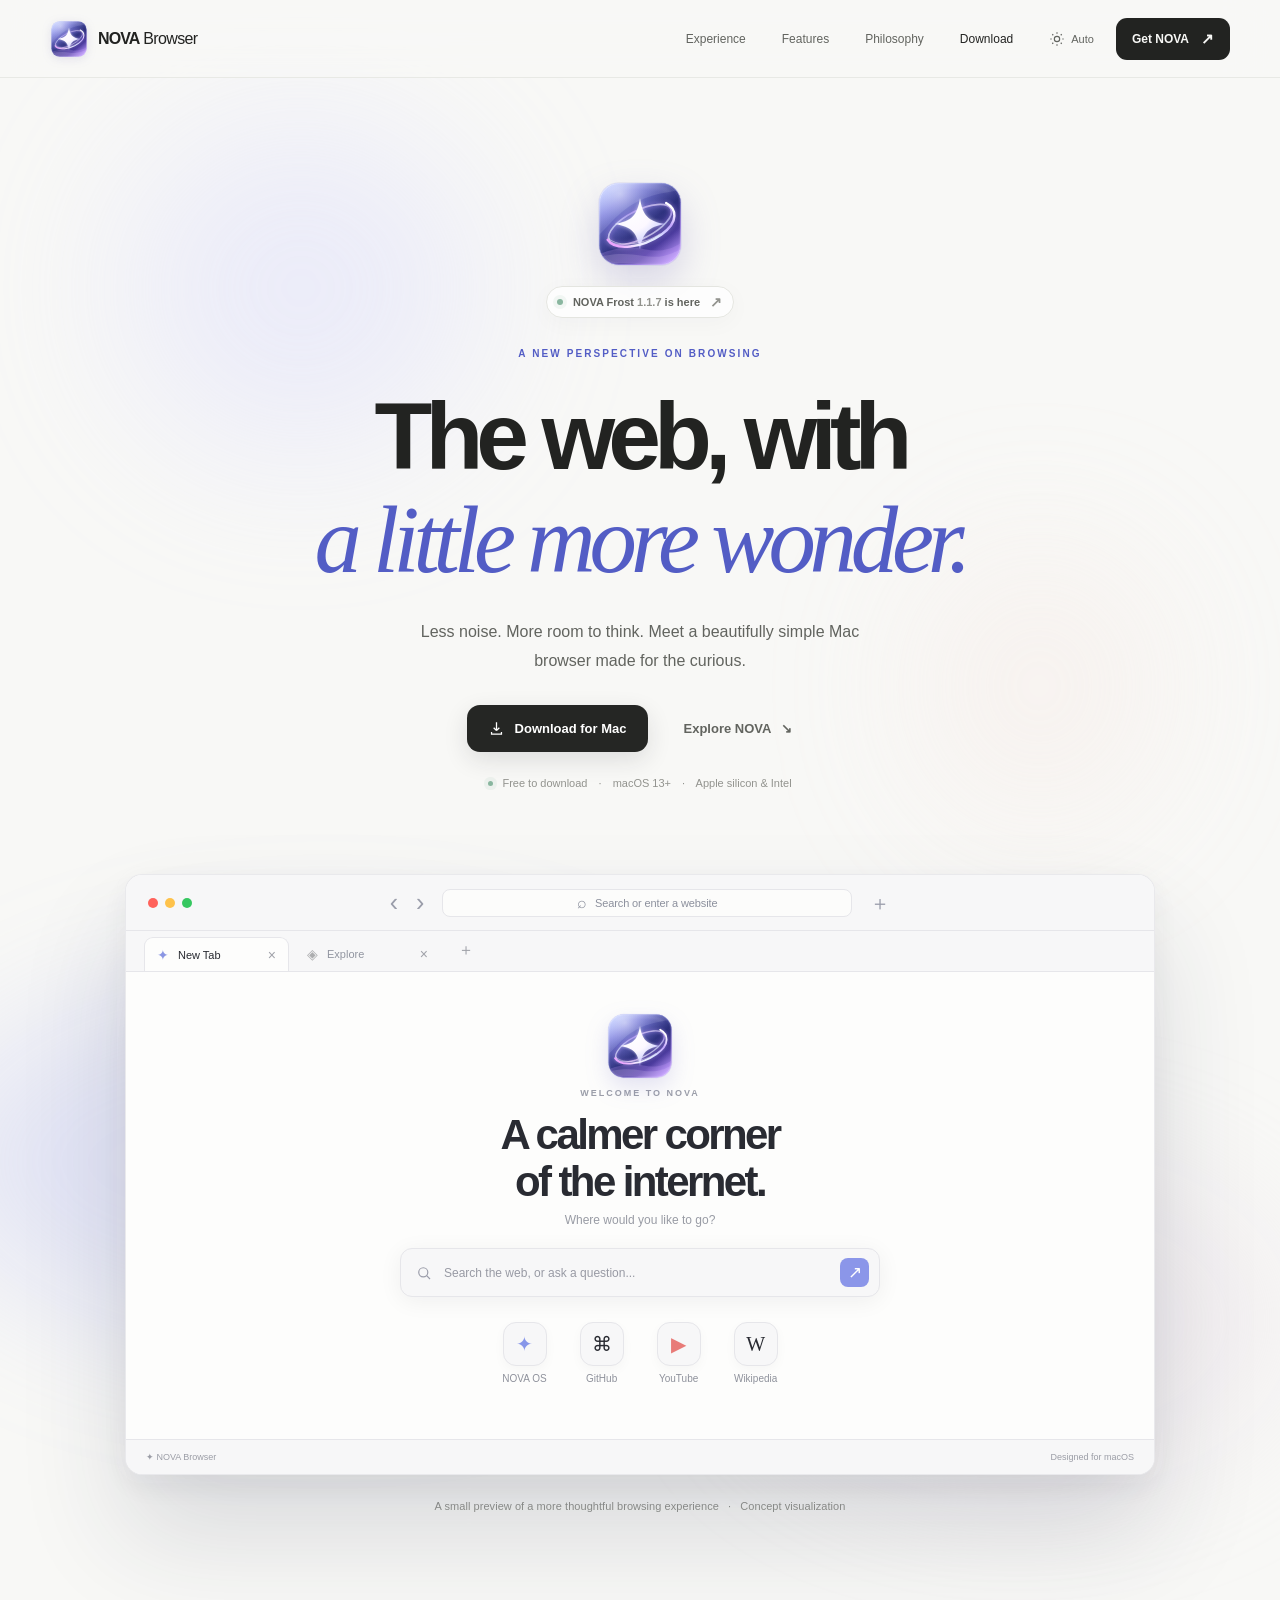
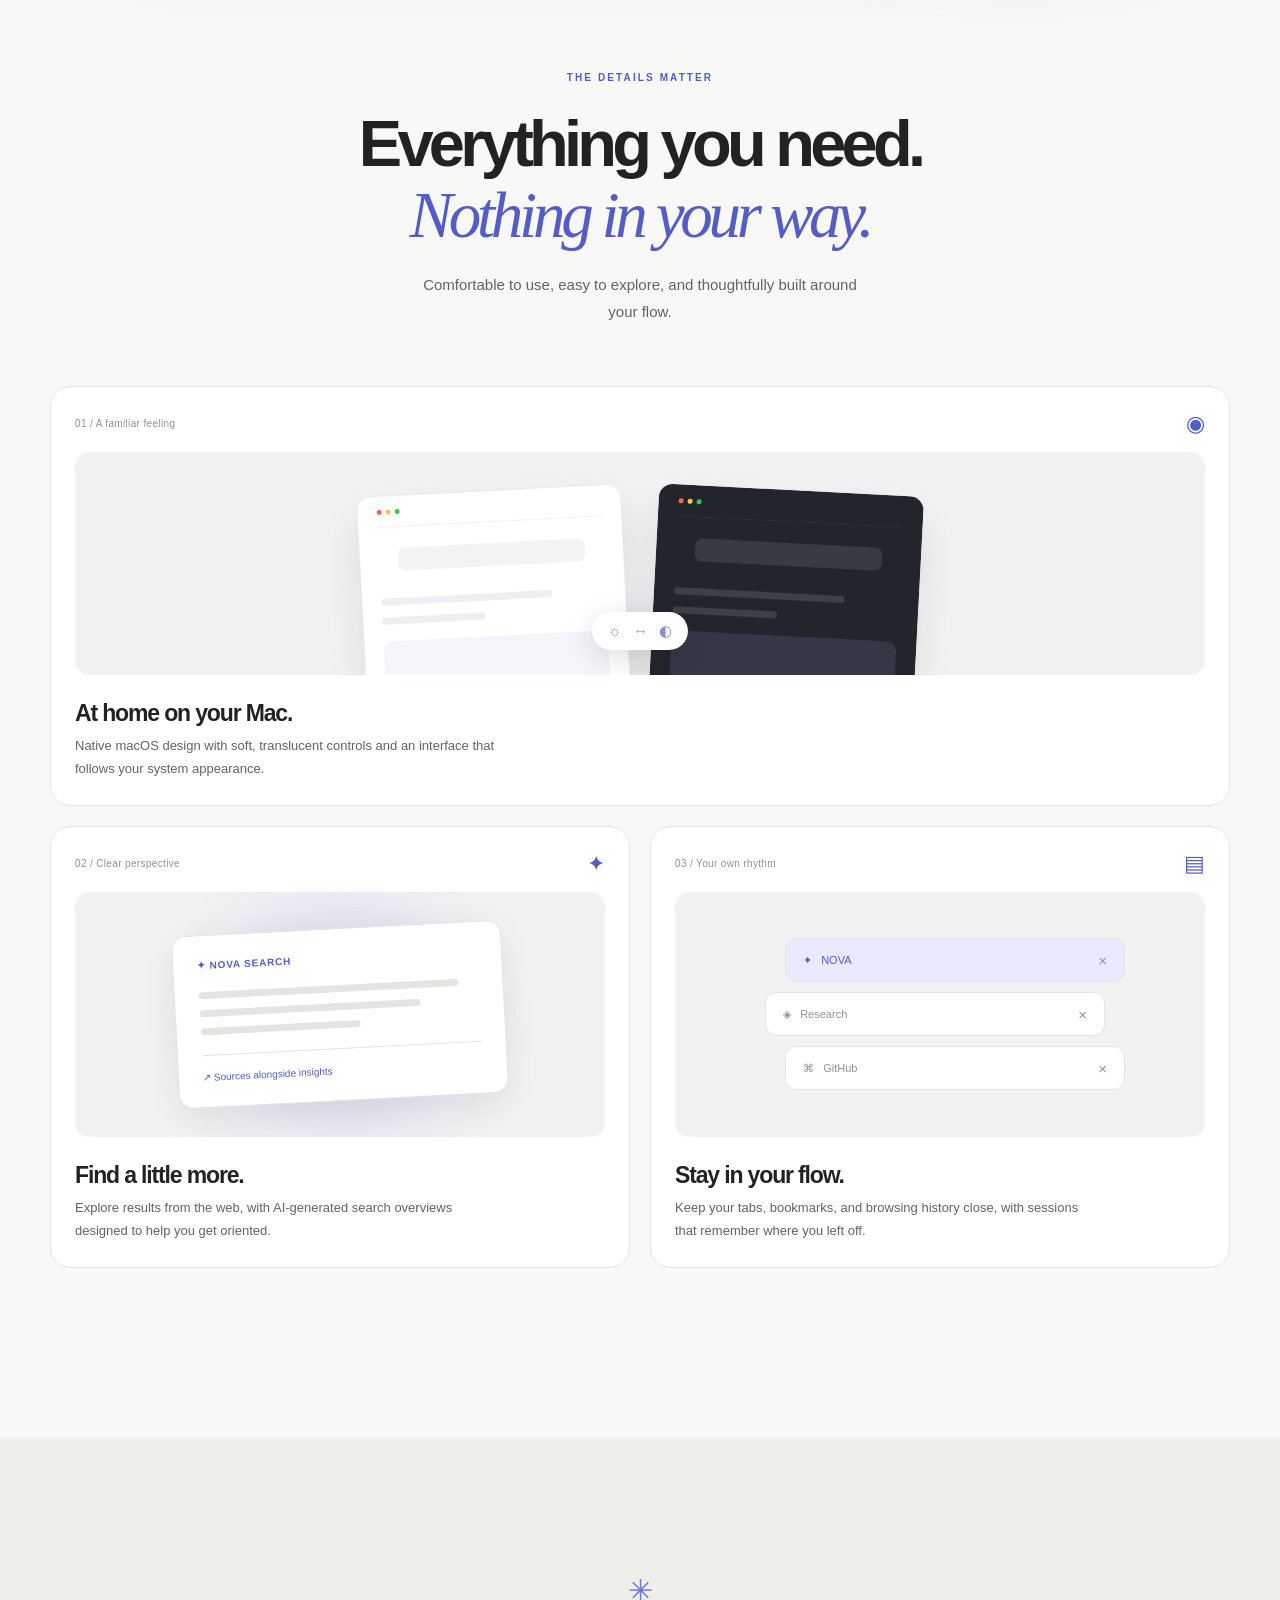
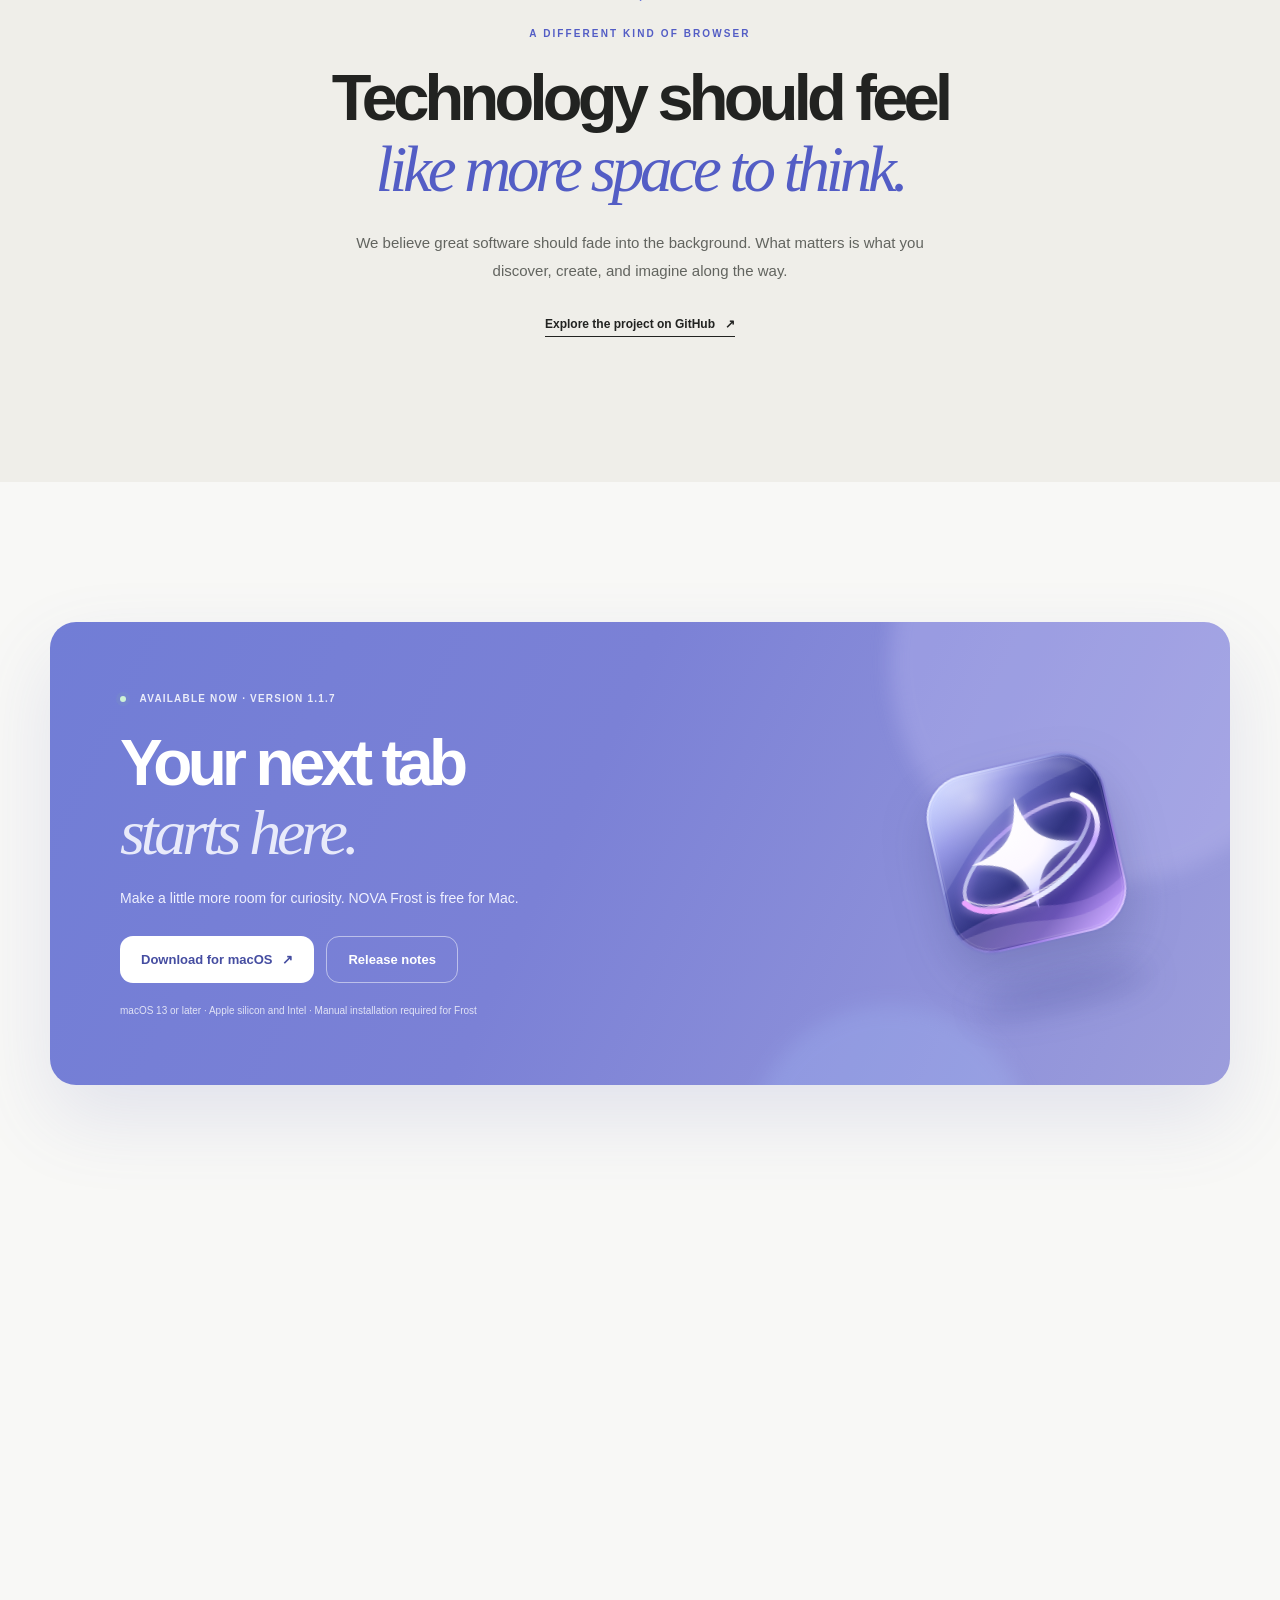
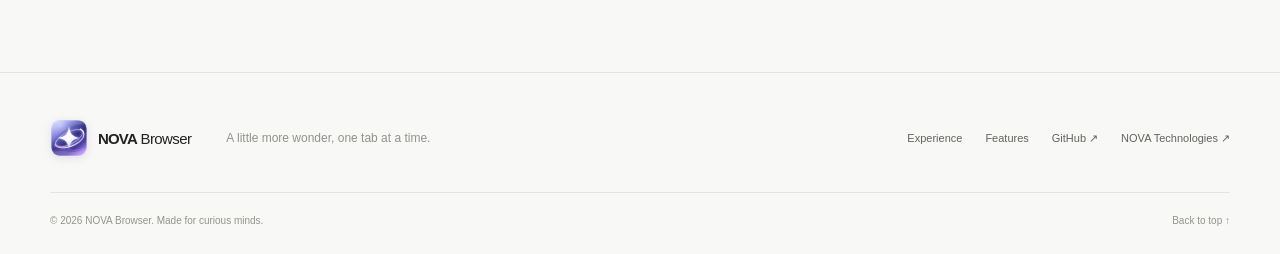
==== commit 8b754902: "Connect NOVA Browser footer to NOVA Technologies products" ====
--- a/site/index.html
+++ b/site/index.html
@@ -160,7 +160,7 @@
       <div class="wrap footer-top">
         <a class="brand footer-brand" href="#top"><span class="brand-mark" aria-hidden="true"><img src="logo.svg" alt="" width="36" height="36" loading="lazy" decoding="async"></span><span>NOVA<span class="brand-soft"> Browser</span></span></a>
         <p>A little more wonder, one tab at a time.</p>
-        <div class="footer-links"><a href="#experience">Experience</a><a href="#features">Features</a><a href="https://github.com/Ethan-cat-a/Nova-OS" target="_blank" rel="noopener">GitHub ↗</a><a href="https://nova-os-browser.vercel.app/" target="_blank" rel="noopener">NOVA OS ↗</a></div>
+        <div class="footer-links"><a href="#experience">Experience</a><a href="#features">Features</a><a href="https://github.com/Ethan-cat-a/Nova-OS" target="_blank" rel="noopener">GitHub ↗</a><a href="https://nova-technologies-ai.vercel.app/#products" target="_blank" rel="noopener">NOVA Technologies ↗</a></div>
       </div>
       <div class="wrap footer-bottom"><span>© <span id="year">2026</span> NOVA Browser. Made for curious minds.</span><a href="#top">Back to top ↑</a></div>
     </footer>
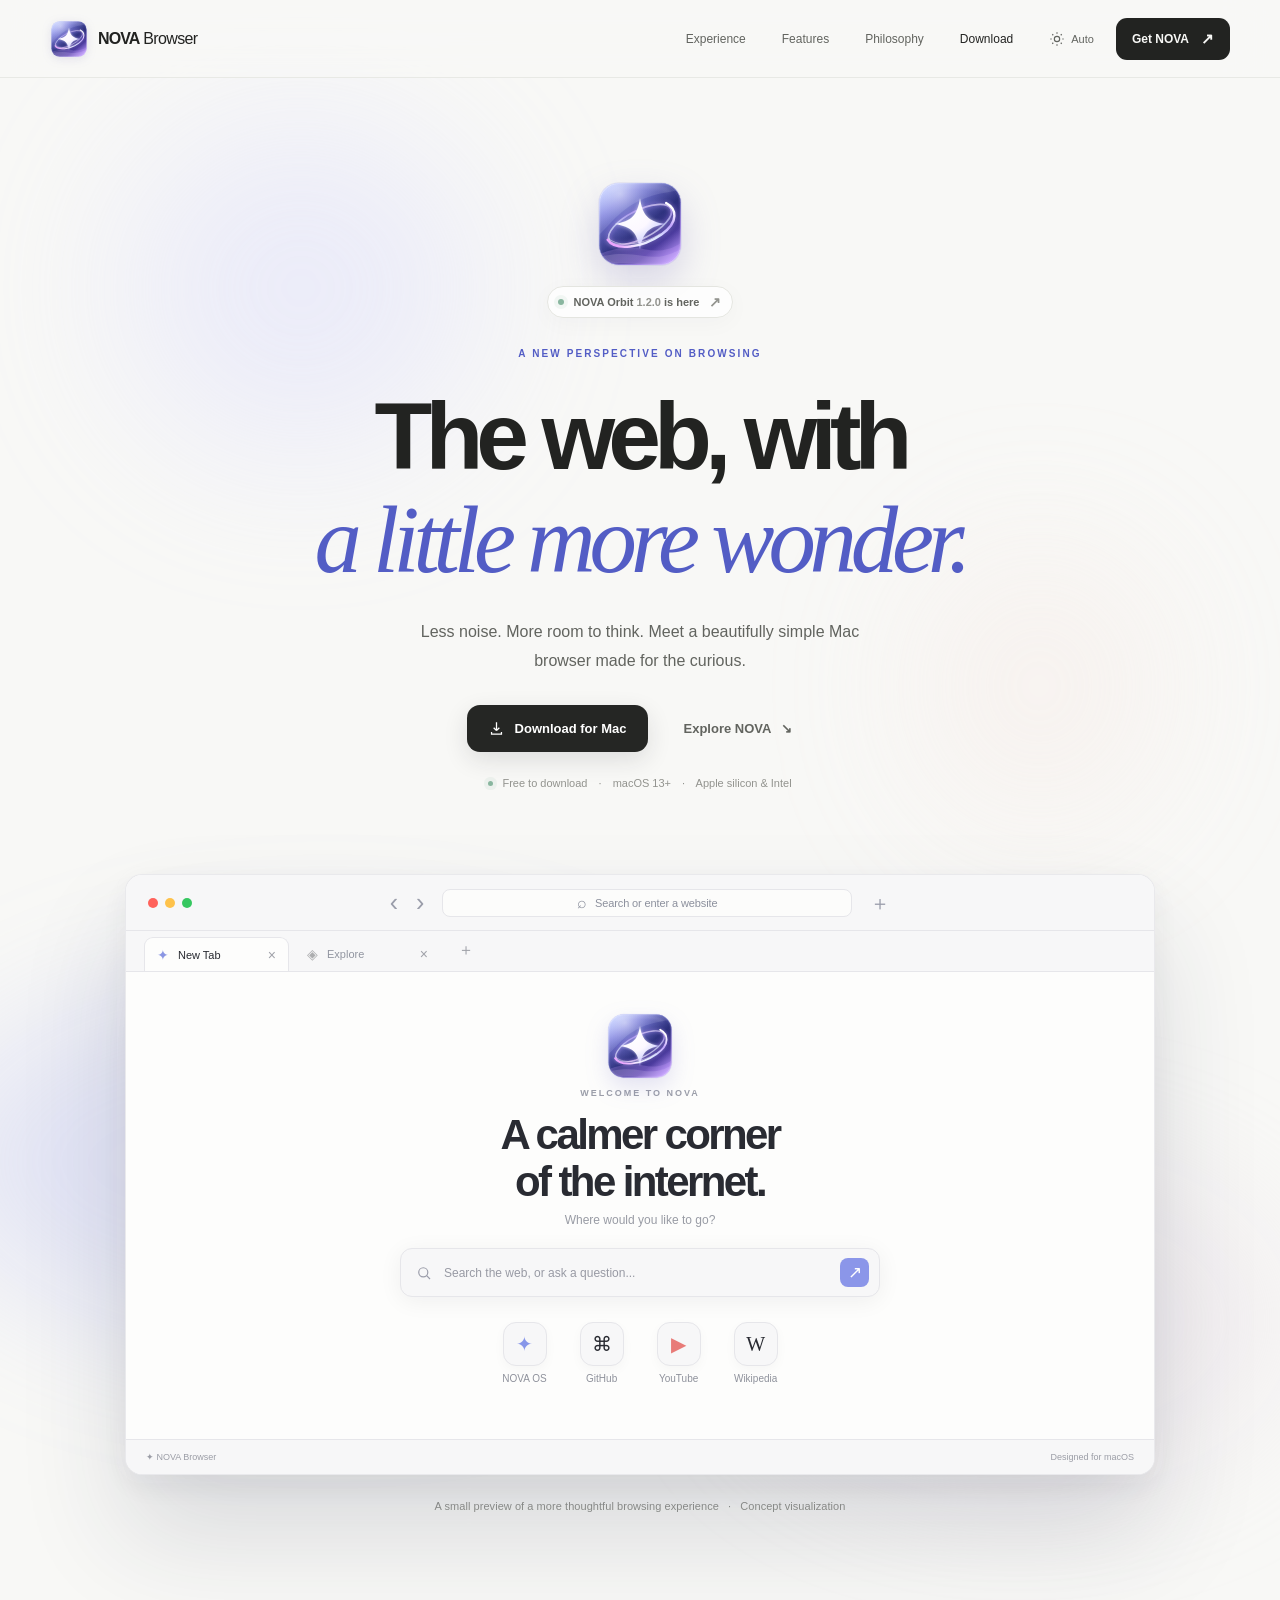
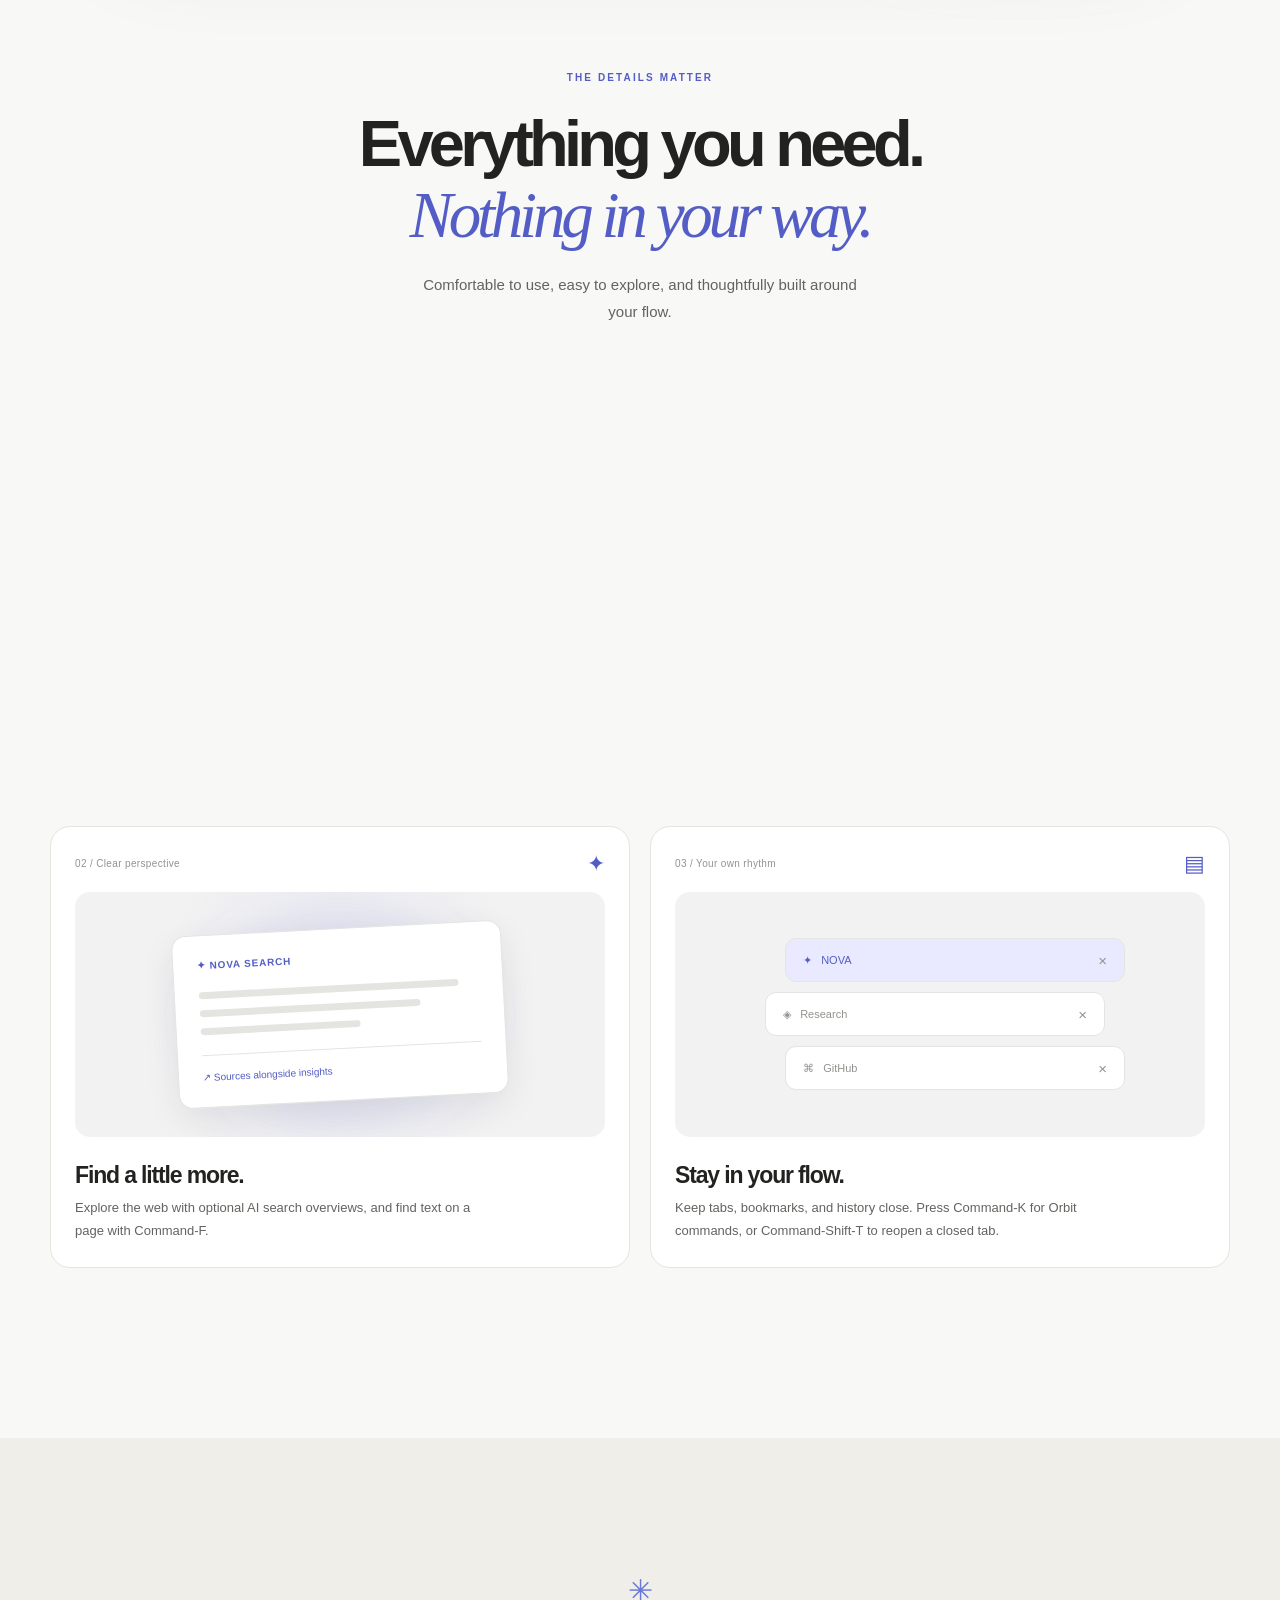
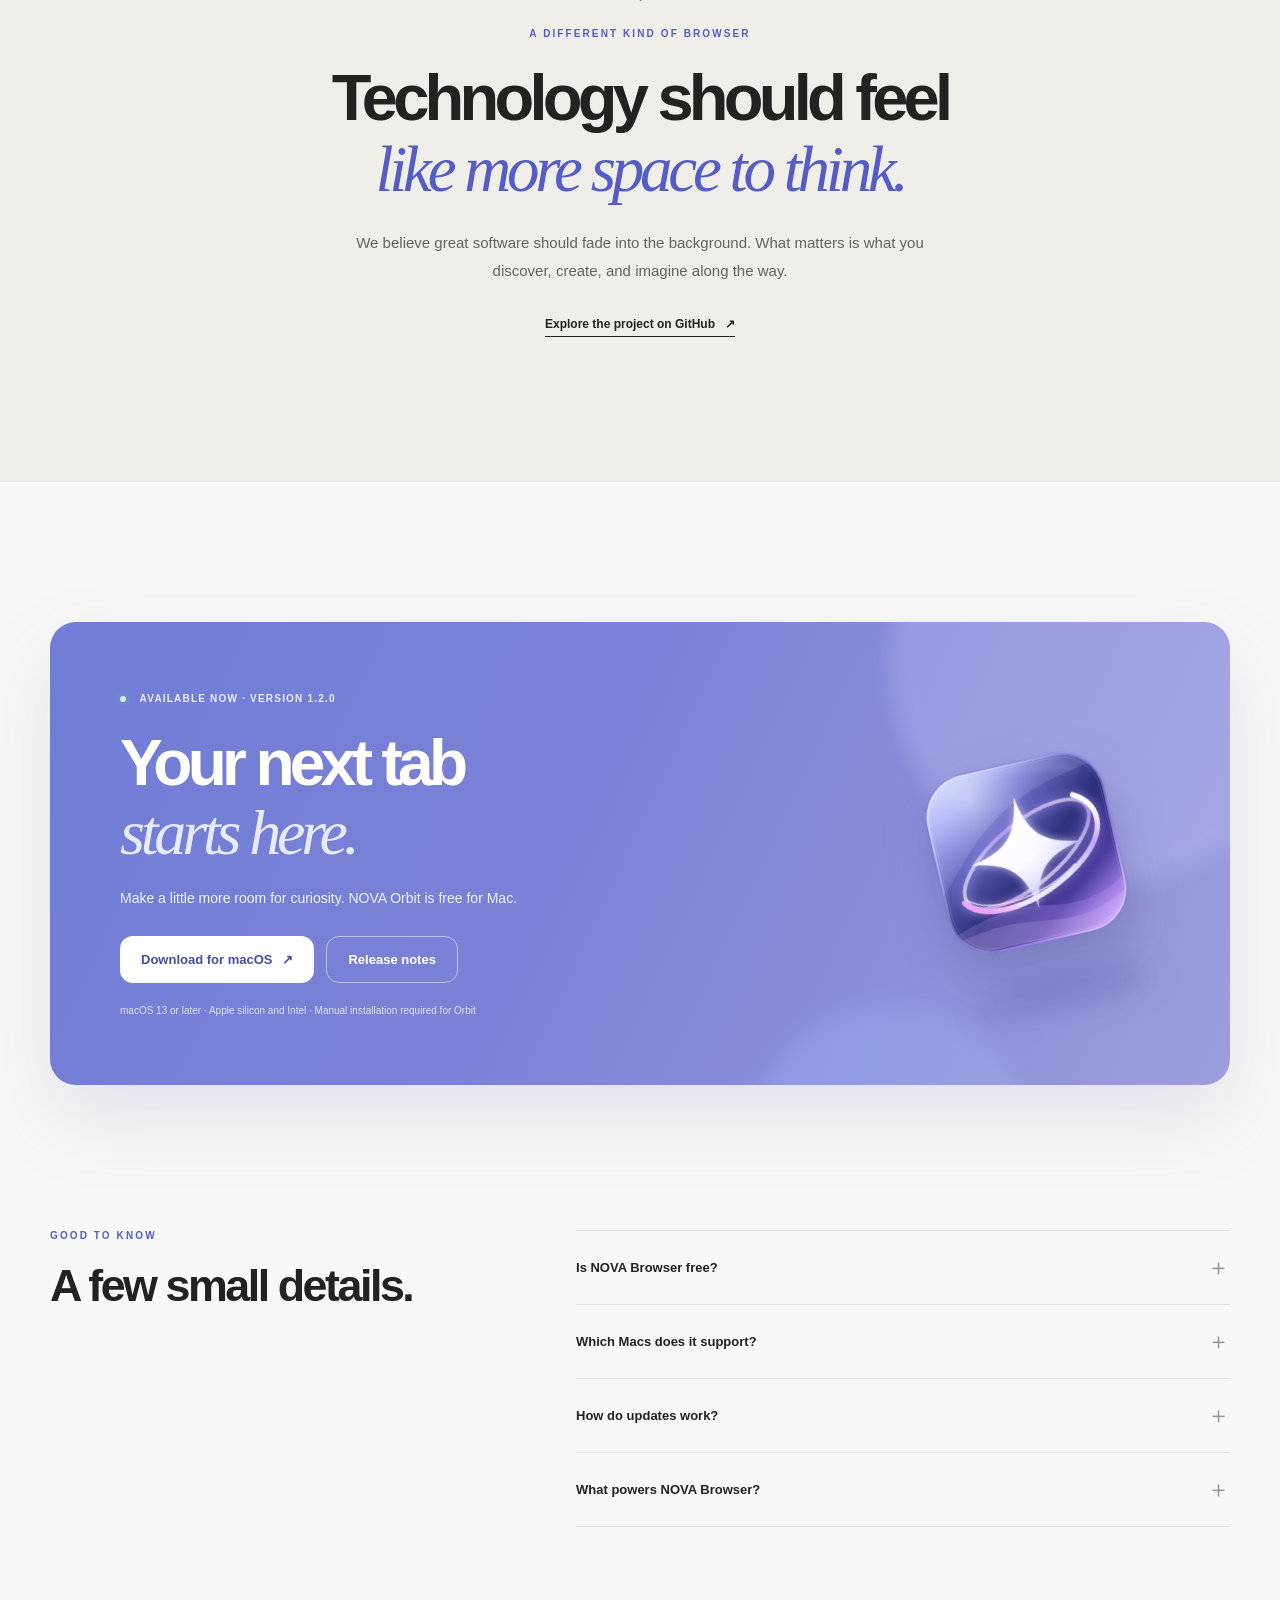
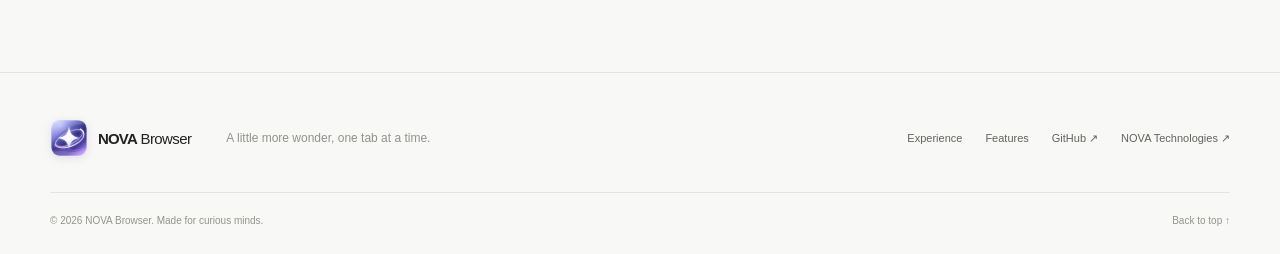
==== commit bdc04a14: "Launch NOVA Orbit 1.2 on website with verified Mac installer and new features" ====
--- a/site/index.html
+++ b/site/index.html
@@ -7,7 +7,7 @@
   <meta name="description" content="NOVA Browser for Mac. A calmer, more thoughtful way to explore the web. Native macOS, beautiful tabs, NOVA Search, and AI-powered search overviews. Free download.">
   <meta property="og:type" content="website">
   <meta property="og:title" content="NOVA Browser — A quieter way to explore">
-  <meta property="og:description" content="A beautifully considered browser for Mac. Meet NOVA Frost.">
+  <meta property="og:description" content="A beautifully considered browser for Mac. Meet NOVA Orbit.">
   <title>NOVA Browser — A quieter way to explore</title>
   <link rel="icon" href="favicon.svg" type="image/svg+xml">
   <link rel="preload" href="logo.svg" as="image" type="image/svg+xml">
@@ -28,7 +28,7 @@
         </div>
         <div class="nav-actions">
           <button class="theme-button" id="theme-switch" type="button" aria-label="Theme: automatic. Change theme" title="Change appearance"><svg viewBox="0 0 24 24" fill="none" stroke="currentColor" stroke-width="1.7"><circle cx="12" cy="12" r="4"/><path d="M12 2v2m0 16v2m10-10h-2M4 12H2m17.1-7.1-1.5 1.5M6.4 17.6l-1.5 1.5m14.2 0-1.5-1.5M6.4 6.4 4.9 4.9"/></svg><span class="theme-text">Auto</span></button>
-          <a class="nav-download" href="https://github.com/Ethan-cat-a/Nova-OS/releases/download/v1.1.7/Nova-OS-Installer.pkg" target="_blank" rel="noopener">Get NOVA <span aria-hidden="true">↗</span></a>
+          <a class="nav-download" href="https://github.com/Ethan-cat-a/Nova-OS/releases/download/v1.2.0/Nova-OS-Installer.pkg" target="_blank" rel="noopener">Get NOVA <span aria-hidden="true">↗</span></a>
           <button class="menu-button" type="button" id="menu-button" aria-controls="nav-links" aria-expanded="false" aria-label="Open menu"><span></span><span></span></button>
         </div>
       </nav>
@@ -40,12 +40,12 @@
         <div class="ambient ambient-two" aria-hidden="true"></div>
         <div class="hero-content">
           <img class="hero-identity entrance" src="logo.svg" alt="NOVA Browser orbital star logo" width="88" height="88" decoding="async">
-          <a href="#download" class="announcement entrance"><span class="announcement-dot"></span><span>NOVA Frost <span class="announcement-version">1.1.7</span> is here</span><span class="announcement-arrow" aria-hidden="true">↗</span></a>
+          <a href="#download" class="announcement entrance"><span class="announcement-dot"></span><span>NOVA Orbit <span class="announcement-version">1.2.0</span> is here</span><span class="announcement-arrow" aria-hidden="true">↗</span></a>
           <p class="eyebrow entrance delay-1">A NEW PERSPECTIVE ON BROWSING</p>
           <h1 id="hero-heading" class="entrance delay-2">The web, with<br><em>a little more wonder.</em></h1>
           <p class="hero-description entrance delay-3">Less noise. More room to think. Meet a beautifully simple Mac browser made for the curious.</p>
           <div class="hero-actions entrance delay-4">
-            <a class="button button-primary" href="https://github.com/Ethan-cat-a/Nova-OS/releases/download/v1.1.7/Nova-OS-Installer.pkg" target="_blank" rel="noopener"><svg viewBox="0 0 24 24" fill="none" stroke="currentColor" stroke-width="1.8" aria-hidden="true"><path d="M12 3v12m0 0 4-4m-4 4-4-4M5 17v3h14v-3"/></svg> Download for Mac</a>
+            <a class="button button-primary" href="https://github.com/Ethan-cat-a/Nova-OS/releases/download/v1.2.0/Nova-OS-Installer.pkg" target="_blank" rel="noopener"><svg viewBox="0 0 24 24" fill="none" stroke="currentColor" stroke-width="1.8" aria-hidden="true"><path d="M12 3v12m0 0 4-4m-4 4-4-4M5 17v3h14v-3"/></svg> Download for Mac</a>
             <a class="button button-quiet" href="#experience">Explore NOVA <span aria-hidden="true">↘</span></a>
           </div>
           <p class="hero-footnote entrance delay-4"><span class="tiny-dot"></span> Free to download <span class="footnote-separator">·</span> macOS 13+ <span class="footnote-separator">·</span> Apple silicon &amp; Intel</p>
@@ -111,12 +111,12 @@
           <article class="feature-card reveal">
             <div class="feature-meta"><span class="feature-index">02 / Clear perspective</span><span class="feature-symbol" aria-hidden="true">✦</span></div>
             <div class="feature-visual feature-visual-search" aria-hidden="true"><div class="search-glow"></div><div class="search-mini"><span class="mini-badge">✦ NOVA SEARCH</span><div class="mini-line big"></div><div class="mini-line"></div><div class="mini-line short"></div><div class="mini-source">↗ Sources alongside insights</div></div></div>
-            <div class="feature-copy"><h3>Find a little more.</h3><p>Explore results from the web, with AI-generated search overviews designed to help you get oriented.</p></div>
+            <div class="feature-copy"><h3>Find a little more.</h3><p>Explore the web with optional AI search overviews, and find text on a page with Command-F.</p></div>
           </article>
           <article class="feature-card reveal">
             <div class="feature-meta"><span class="feature-index">03 / Your own rhythm</span><span class="feature-symbol" aria-hidden="true">▤</span></div>
             <div class="feature-visual feature-visual-tabs" aria-hidden="true"><div class="mini-tab active">✦ &nbsp; NOVA <span>×</span></div><div class="mini-tab">◈ &nbsp; Research <span>×</span></div><div class="mini-tab">⌘ &nbsp; GitHub <span>×</span></div></div>
-            <div class="feature-copy"><h3>Stay in your flow.</h3><p>Keep your tabs, bookmarks, and browsing history close, with sessions that remember where you left off.</p></div>
+            <div class="feature-copy"><h3>Stay in your flow.</h3><p>Keep tabs, bookmarks, and history close. Press Command-K for Orbit commands, or Command-Shift-T to reopen a closed tab.</p></div>
           </article>
         </div>
       </section>
@@ -135,11 +135,11 @@
         <div class="download-card reveal">
           <div class="download-orb orb-a" aria-hidden="true"></div><div class="download-orb orb-b" aria-hidden="true"></div>
           <div class="download-text">
-            <span class="download-overline"><span class="status-dot"></span> AVAILABLE NOW · VERSION 1.1.7</span>
+            <span class="download-overline"><span class="status-dot"></span> AVAILABLE NOW · VERSION 1.2.0</span>
             <h2 id="download-heading">Your next tab<br><em>starts here.</em></h2>
-            <p>Make a little more room for curiosity. NOVA Frost is free for Mac.</p>
-            <div class="download-actions"><a class="button button-white" href="https://github.com/Ethan-cat-a/Nova-OS/releases/download/v1.1.7/Nova-OS-Installer.pkg" target="_blank" rel="noopener">Download for macOS <span aria-hidden="true">↗</span></a><a class="button button-outline" href="https://github.com/Ethan-cat-a/Nova-OS/releases/tag/v1.1.7" target="_blank" rel="noopener">Release notes</a></div>
-            <p class="download-footnote">macOS 13 or later · Apple silicon and Intel · Manual installation required for Frost</p>
+            <p>Make a little more room for curiosity. NOVA Orbit is free for Mac.</p>
+            <div class="download-actions"><a class="button button-white" href="https://github.com/Ethan-cat-a/Nova-OS/releases/download/v1.2.0/Nova-OS-Installer.pkg" target="_blank" rel="noopener">Download for macOS <span aria-hidden="true">↗</span></a><a class="button button-outline" href="https://github.com/Ethan-cat-a/Nova-OS/releases/tag/v1.2.0" target="_blank" rel="noopener">Release notes</a></div>
+            <p class="download-footnote">macOS 13 or later · Apple silicon and Intel · Manual installation required for Orbit</p>
           </div>
           <div class="download-icon-wrap" aria-hidden="true"><div class="download-icon"><img src="logo.svg" alt="" width="195" height="195" loading="lazy" decoding="async"></div><div class="icon-shadow"></div></div>
         </div>
@@ -150,7 +150,7 @@
         <div class="faq-list reveal">
           <details><summary>Is NOVA Browser free? <span aria-hidden="true">＋</span></summary><p>Yes, NOVA Browser is currently free to download and use.</p></details>
           <details><summary>Which Macs does it support? <span aria-hidden="true">＋</span></summary><p>NOVA Browser supports macOS 13 and later, including Apple silicon and Intel Macs.</p></details>
-          <details><summary>How do updates work? <span aria-hidden="true">＋</span></summary><p>Version 1.1.7 Frost needs to be installed manually using the installer above. The existing Sparkle automatic-update feed has not yet been updated for this release.</p></details>
+          <details><summary>How do updates work? <span aria-hidden="true">＋</span></summary><p>Version 1.2.0 Orbit is installed manually using the package above. The original Sparkle signing key was unavailable for this release, so the automatic-update feed still advertises 1.1.6.</p></details>
           <details><summary>What powers NOVA Browser? <span aria-hidden="true">＋</span></summary><p>It's a native macOS app built with Apple's WebKit, with NOVA Search and optional AI-generated overviews of search results.</p></details>
         </div>
       </section>
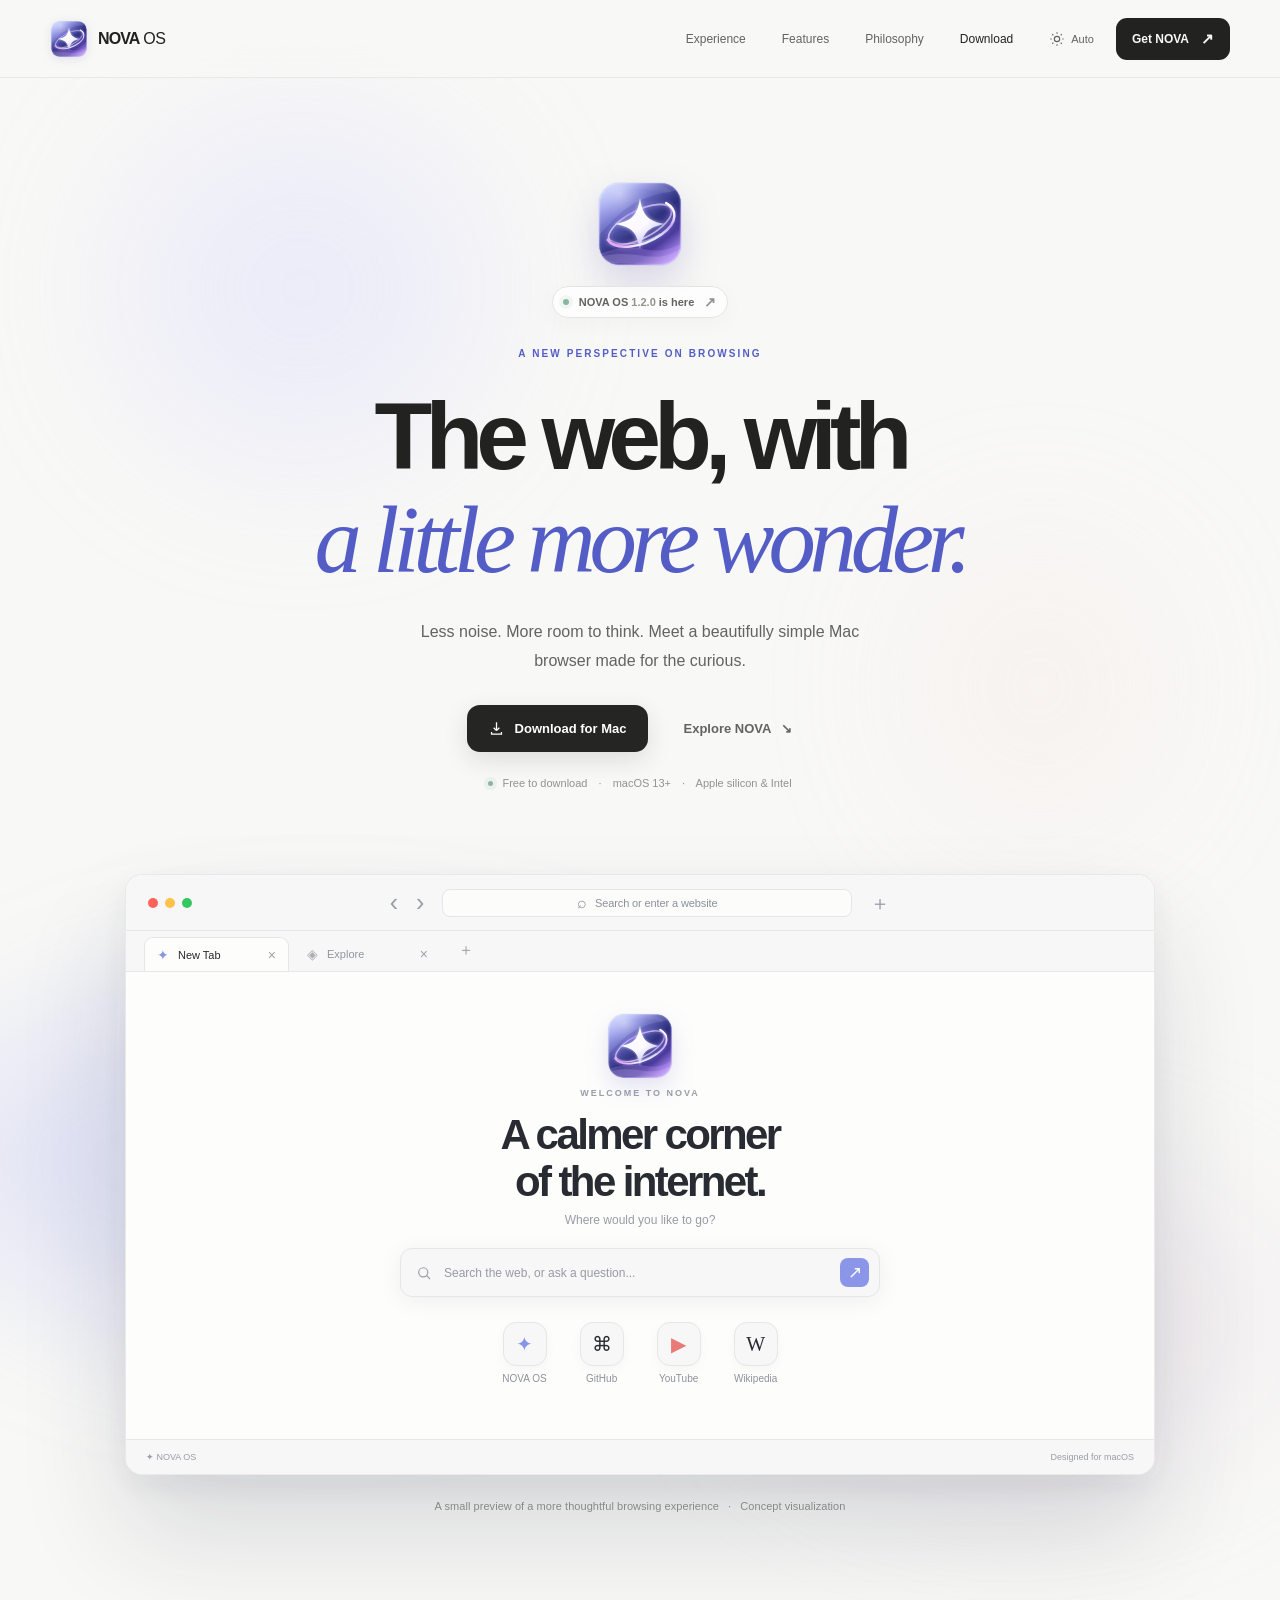
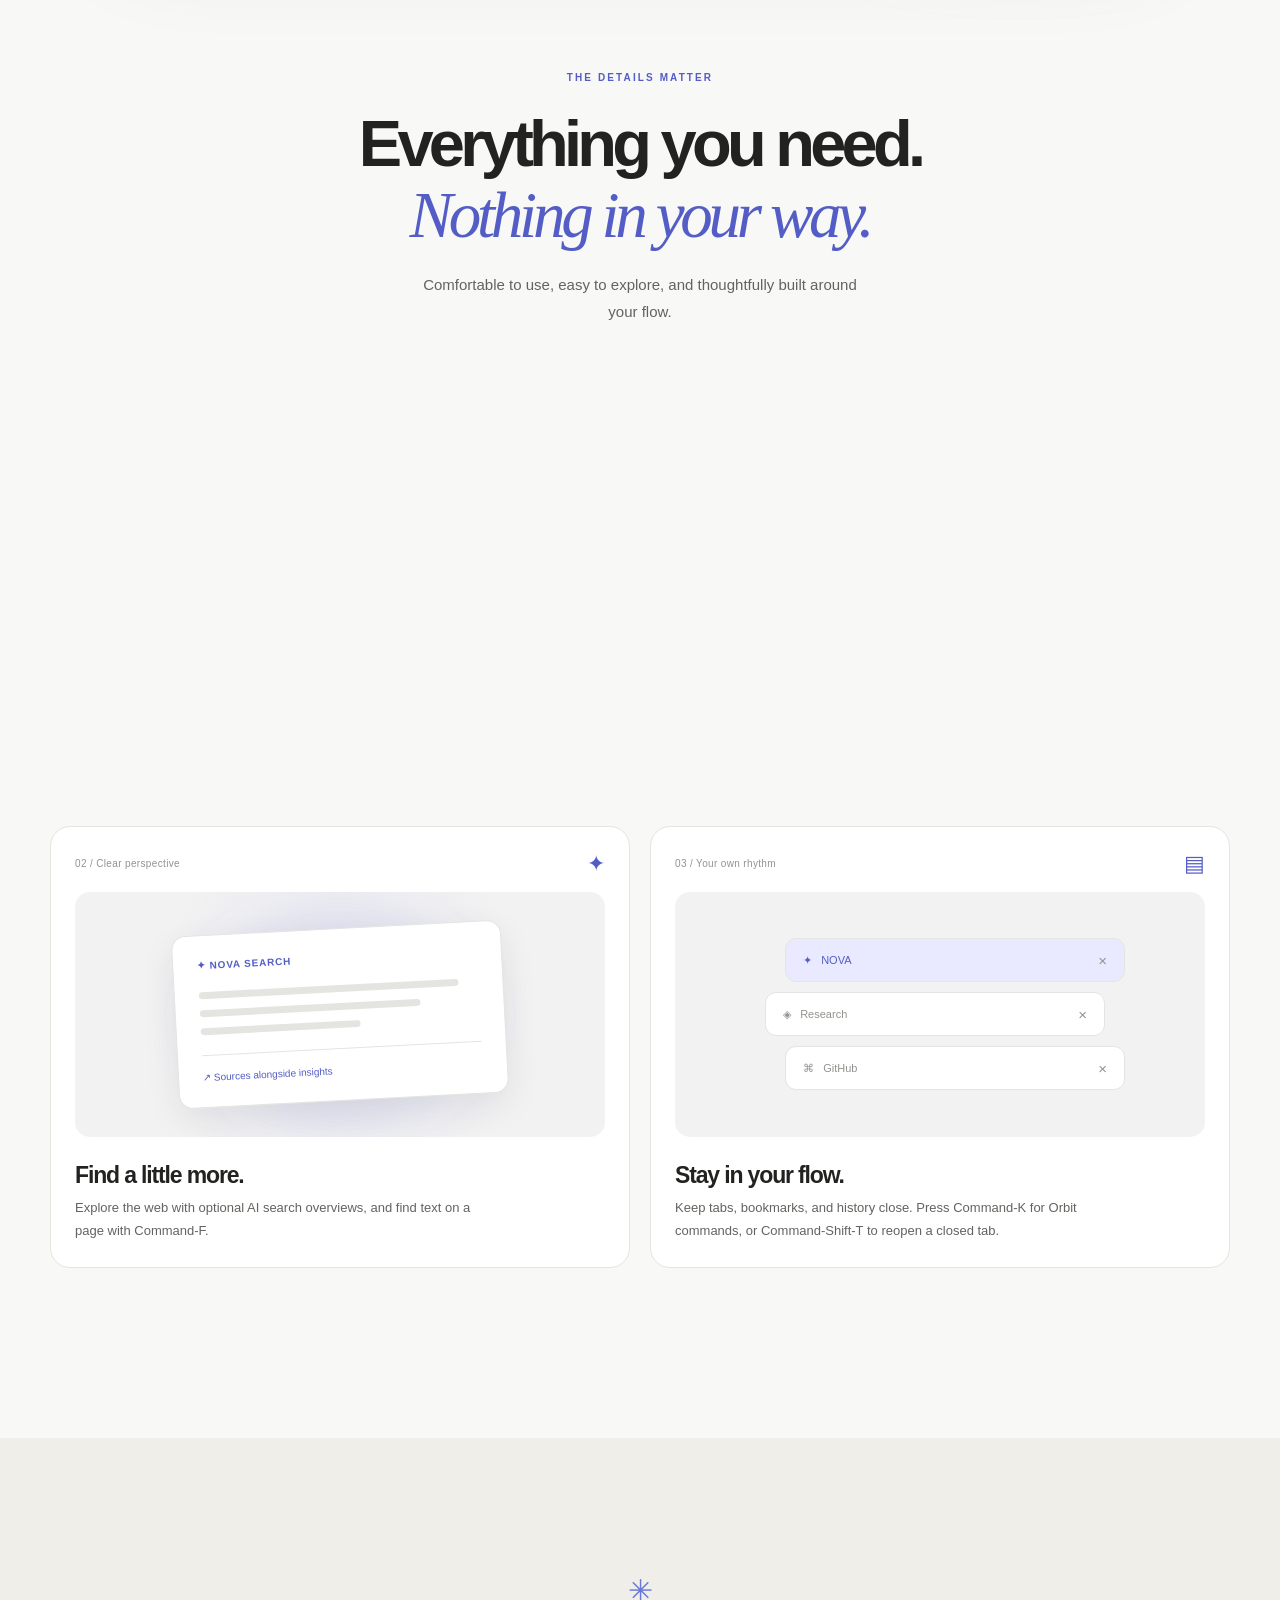
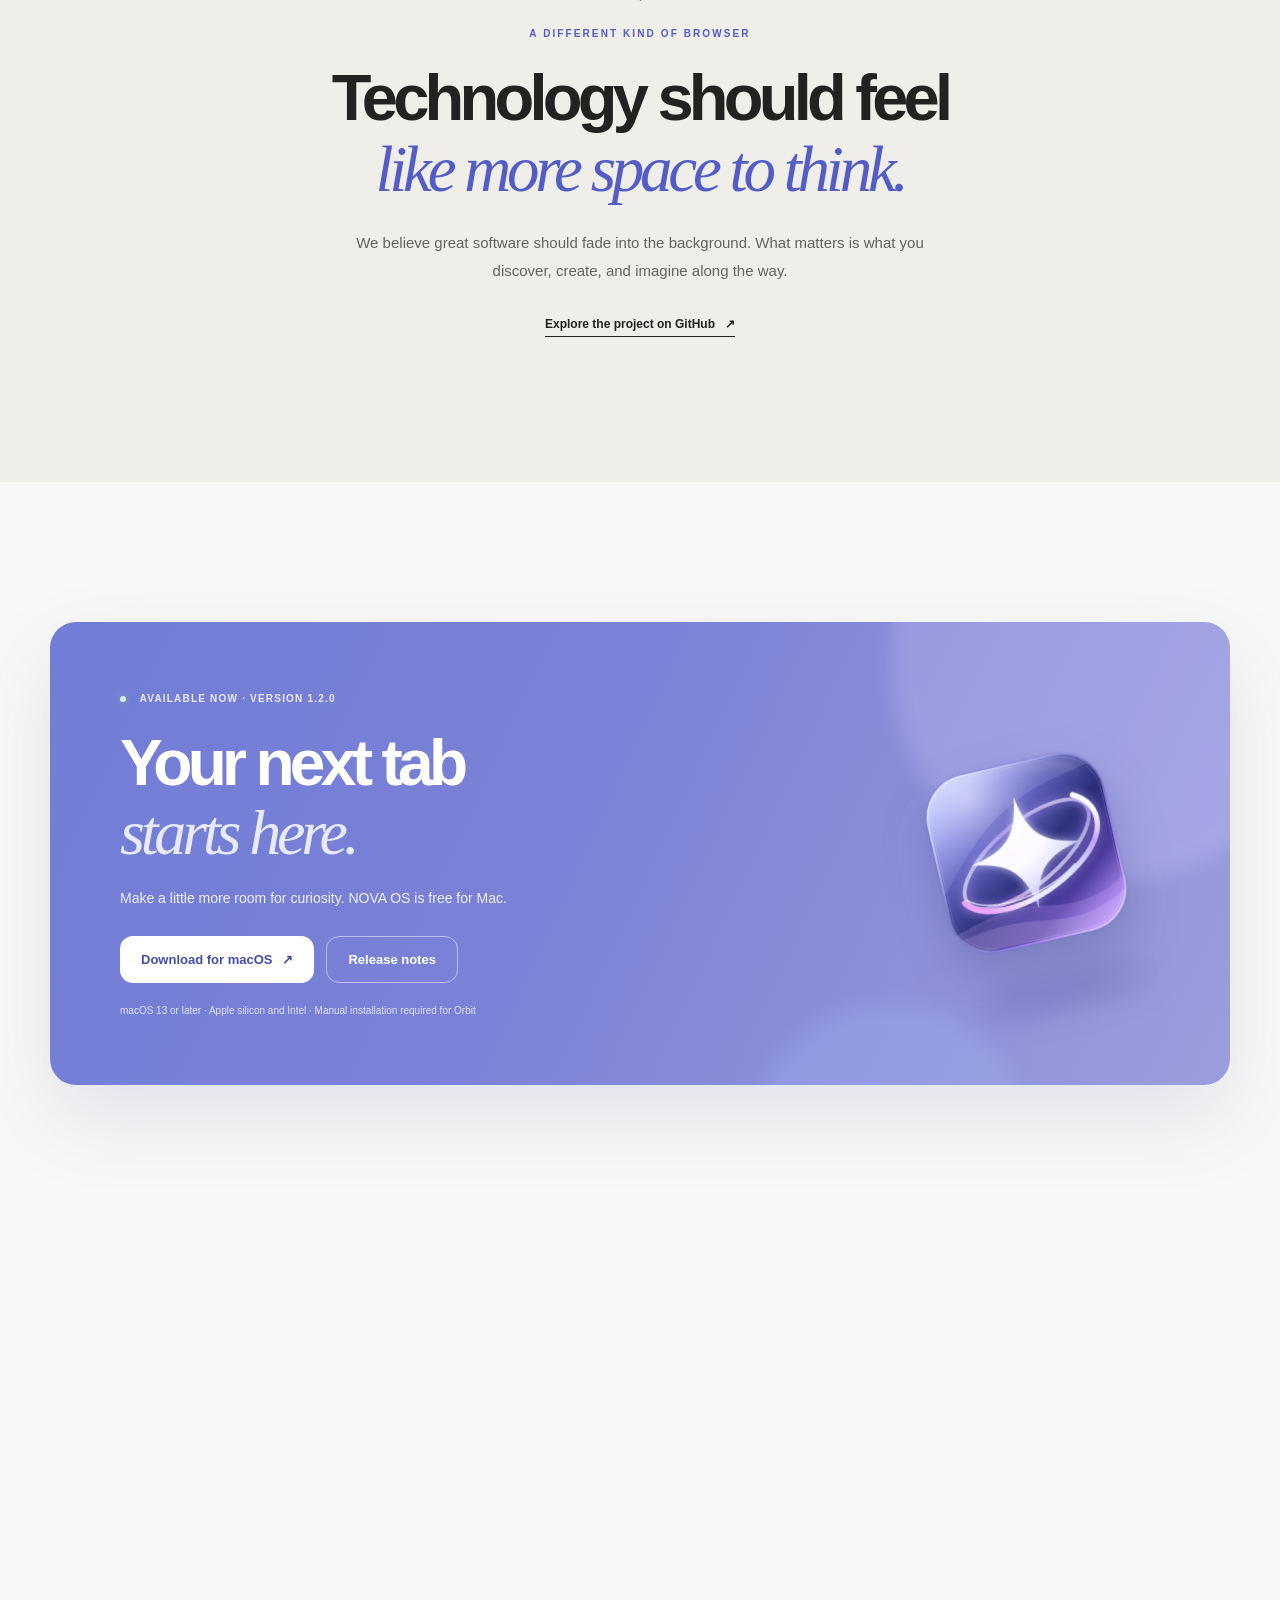
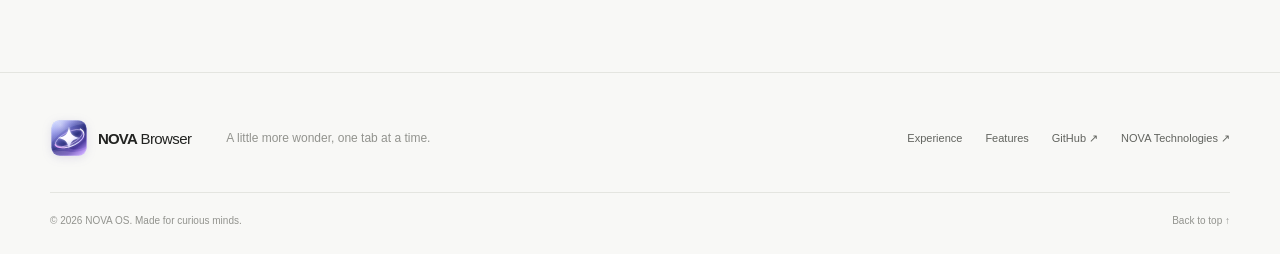
==== commit 9a9f8ae0: "Rebrand Frost landing site as NOVA OS and make original NOVA OS address canonical" ====
--- a/site/index.html
+++ b/site/index.html
@@ -4,11 +4,11 @@
   <meta charset="utf-8">
   <meta name="viewport" content="width=device-width,initial-scale=1">
   <meta name="theme-color" content="#f8f8f6">
-  <meta name="description" content="NOVA Browser for Mac. A calmer, more thoughtful way to explore the web. Native macOS, beautiful tabs, NOVA Search, and AI-powered search overviews. Free download.">
+  <meta name="description" content="NOVA OS for Mac. A calmer, more thoughtful way to explore the web. Native macOS, beautiful tabs, NOVA Search, and AI-powered search overviews. Free download.">
   <meta property="og:type" content="website">
-  <meta property="og:title" content="NOVA Browser — A quieter way to explore">
+  <meta property="og:title" content="NOVA OS — A quieter way to explore">
   <meta property="og:description" content="A beautifully considered browser for Mac. Meet NOVA Orbit.">
-  <title>NOVA Browser — A quieter way to explore</title>
+  <title>NOVA OS — A quieter way to explore</title>
   <link rel="icon" href="favicon.svg" type="image/svg+xml">
   <link rel="preload" href="logo.svg" as="image" type="image/svg+xml">
   <link rel="stylesheet" href="styles.css">
@@ -19,7 +19,7 @@
   <div class="site-shell">
     <header class="site-header" id="top">
       <nav class="nav wrap" aria-label="Main navigation">
-        <a class="brand" href="#top" aria-label="NOVA Browser home"><span class="brand-mark" aria-hidden="true"><img src="logo.svg" alt="" width="38" height="38" decoding="async"></span><span>NOVA<span class="brand-soft"> Browser</span></span></a>
+        <a class="brand" href="#top" aria-label="NOVA OS home"><span class="brand-mark" aria-hidden="true"><img src="logo.svg" alt="" width="38" height="38" decoding="async"></span><span>NOVA<span class="brand-soft"> OS</span></span></a>
         <div class="nav-links" id="nav-links">
           <a href="#experience">Experience</a>
           <a href="#features">Features</a>
@@ -39,8 +39,8 @@
         <div class="ambient ambient-one" aria-hidden="true"></div>
         <div class="ambient ambient-two" aria-hidden="true"></div>
         <div class="hero-content">
-          <img class="hero-identity entrance" src="logo.svg" alt="NOVA Browser orbital star logo" width="88" height="88" decoding="async">
-          <a href="#download" class="announcement entrance"><span class="announcement-dot"></span><span>NOVA Orbit <span class="announcement-version">1.2.0</span> is here</span><span class="announcement-arrow" aria-hidden="true">↗</span></a>
+          <img class="hero-identity entrance" src="logo.svg" alt="NOVA OS orbital star logo" width="88" height="88" decoding="async">
+          <a href="#download" class="announcement entrance"><span class="announcement-dot"></span><span>NOVA OS <span class="announcement-version">1.2.0</span> is here</span><span class="announcement-arrow" aria-hidden="true">↗</span></a>
           <p class="eyebrow entrance delay-1">A NEW PERSPECTIVE ON BROWSING</p>
           <h1 id="hero-heading" class="entrance delay-2">The web, with<br><em>a little more wonder.</em></h1>
           <p class="hero-description entrance delay-3">Less noise. More room to think. Meet a beautifully simple Mac browser made for the curious.</p>
@@ -57,7 +57,7 @@
           <div class="browser-stage reveal">
             <div class="stage-light stage-light-one" aria-hidden="true"></div>
             <div class="stage-light stage-light-two" aria-hidden="true"></div>
-            <div class="browser-preview" id="browser-preview" aria-label="Illustrative NOVA Browser interface preview">
+            <div class="browser-preview" id="browser-preview" aria-label="Illustrative NOVA OS interface preview">
               <div class="preview-topbar">
                 <div class="traffic-lights" aria-hidden="true"><i></i><i></i><i></i></div>
                 <div class="preview-toolbar">
@@ -85,7 +85,7 @@
                   <a href="https://en.wikipedia.org/" target="_blank" rel="noopener"><span class="favorite-icon fav-wiki">W</span><span>Wikipedia</span></a>
                 </div>
               </div>
-              <div class="preview-status"><span>✦ NOVA Browser</span><span>Designed for macOS</span></div>
+              <div class="preview-status"><span>✦ NOVA OS</span><span>Designed for macOS</span></div>
             </div>
             <p class="preview-caption">A small preview of a more thoughtful browsing experience <span>·</span> Concept visualization</p>
           </div>
@@ -137,7 +137,7 @@
           <div class="download-text">
             <span class="download-overline"><span class="status-dot"></span> AVAILABLE NOW · VERSION 1.2.0</span>
             <h2 id="download-heading">Your next tab<br><em>starts here.</em></h2>
-            <p>Make a little more room for curiosity. NOVA Orbit is free for Mac.</p>
+            <p>Make a little more room for curiosity. NOVA OS is free for Mac.</p>
             <div class="download-actions"><a class="button button-white" href="https://github.com/Ethan-cat-a/Nova-OS/releases/download/v1.2.0/Nova-OS-Installer.pkg" target="_blank" rel="noopener">Download for macOS <span aria-hidden="true">↗</span></a><a class="button button-outline" href="https://github.com/Ethan-cat-a/Nova-OS/releases/tag/v1.2.0" target="_blank" rel="noopener">Release notes</a></div>
             <p class="download-footnote">macOS 13 or later · Apple silicon and Intel · Manual installation required for Orbit</p>
           </div>
@@ -148,10 +148,10 @@
       <section class="faq wrap" aria-labelledby="faq-heading">
         <div class="faq-head reveal"><p class="eyebrow">GOOD TO KNOW</p><h2 id="faq-heading">A few small details.</h2></div>
         <div class="faq-list reveal">
-          <details><summary>Is NOVA Browser free? <span aria-hidden="true">＋</span></summary><p>Yes, NOVA Browser is currently free to download and use.</p></details>
-          <details><summary>Which Macs does it support? <span aria-hidden="true">＋</span></summary><p>NOVA Browser supports macOS 13 and later, including Apple silicon and Intel Macs.</p></details>
+          <details><summary>Is NOVA OS free? <span aria-hidden="true">＋</span></summary><p>Yes, NOVA OS is currently free to download and use.</p></details>
+          <details><summary>Which Macs does it support? <span aria-hidden="true">＋</span></summary><p>NOVA OS supports macOS 13 and later, including Apple silicon and Intel Macs.</p></details>
           <details><summary>How do updates work? <span aria-hidden="true">＋</span></summary><p>Version 1.2.0 Orbit is installed manually using the package above. The original Sparkle signing key was unavailable for this release, so the automatic-update feed still advertises 1.1.6.</p></details>
-          <details><summary>What powers NOVA Browser? <span aria-hidden="true">＋</span></summary><p>It's a native macOS app built with Apple's WebKit, with NOVA Search and optional AI-generated overviews of search results.</p></details>
+          <details><summary>What powers NOVA OS? <span aria-hidden="true">＋</span></summary><p>It's a native macOS app built with Apple's WebKit, with NOVA Search and optional AI-generated overviews of search results.</p></details>
         </div>
       </section>
     </main>
@@ -162,7 +162,7 @@
         <p>A little more wonder, one tab at a time.</p>
         <div class="footer-links"><a href="#experience">Experience</a><a href="#features">Features</a><a href="https://github.com/Ethan-cat-a/Nova-OS" target="_blank" rel="noopener">GitHub ↗</a><a href="https://nova-technologies-ai.vercel.app/#products" target="_blank" rel="noopener">NOVA Technologies ↗</a></div>
       </div>
-      <div class="wrap footer-bottom"><span>© <span id="year">2026</span> NOVA Browser. Made for curious minds.</span><a href="#top">Back to top ↑</a></div>
+      <div class="wrap footer-bottom"><span>© <span id="year">2026</span> NOVA OS. Made for curious minds.</span><a href="#top">Back to top ↑</a></div>
     </footer>
   </div>
 </body>
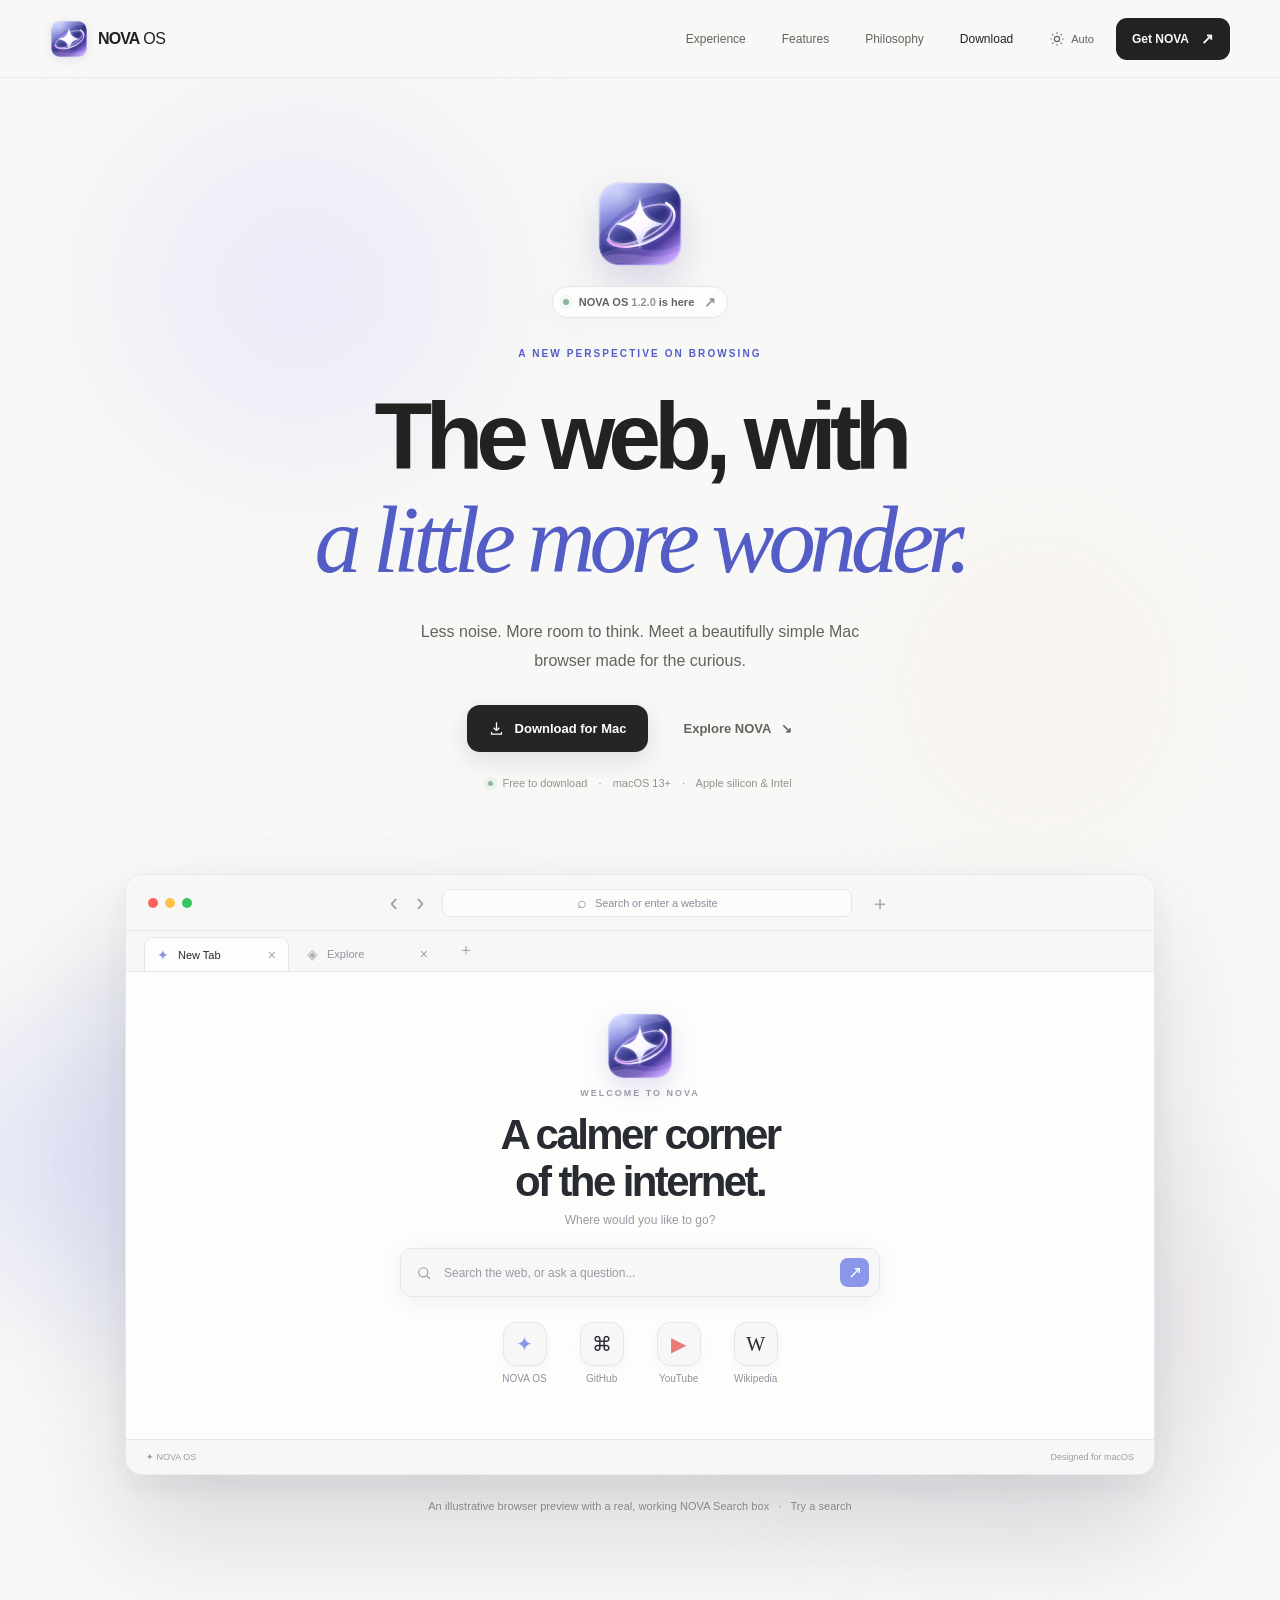
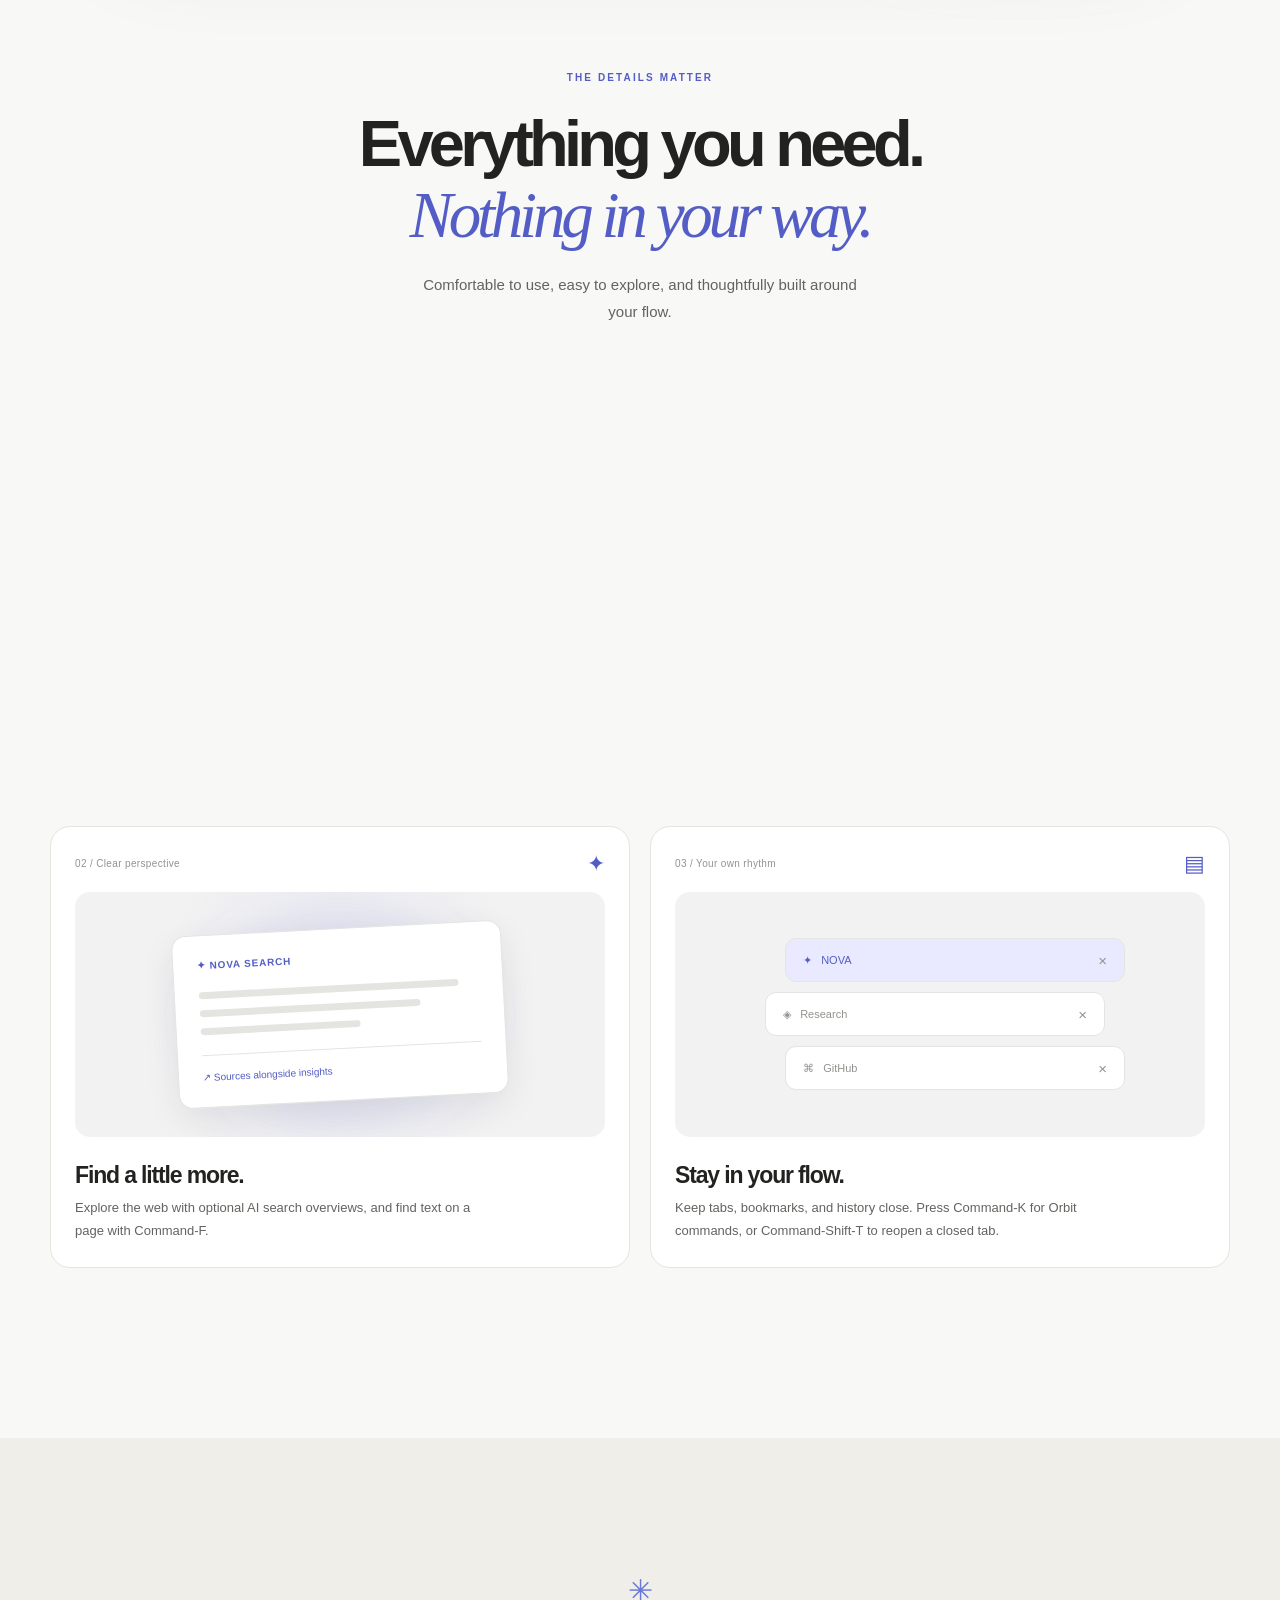
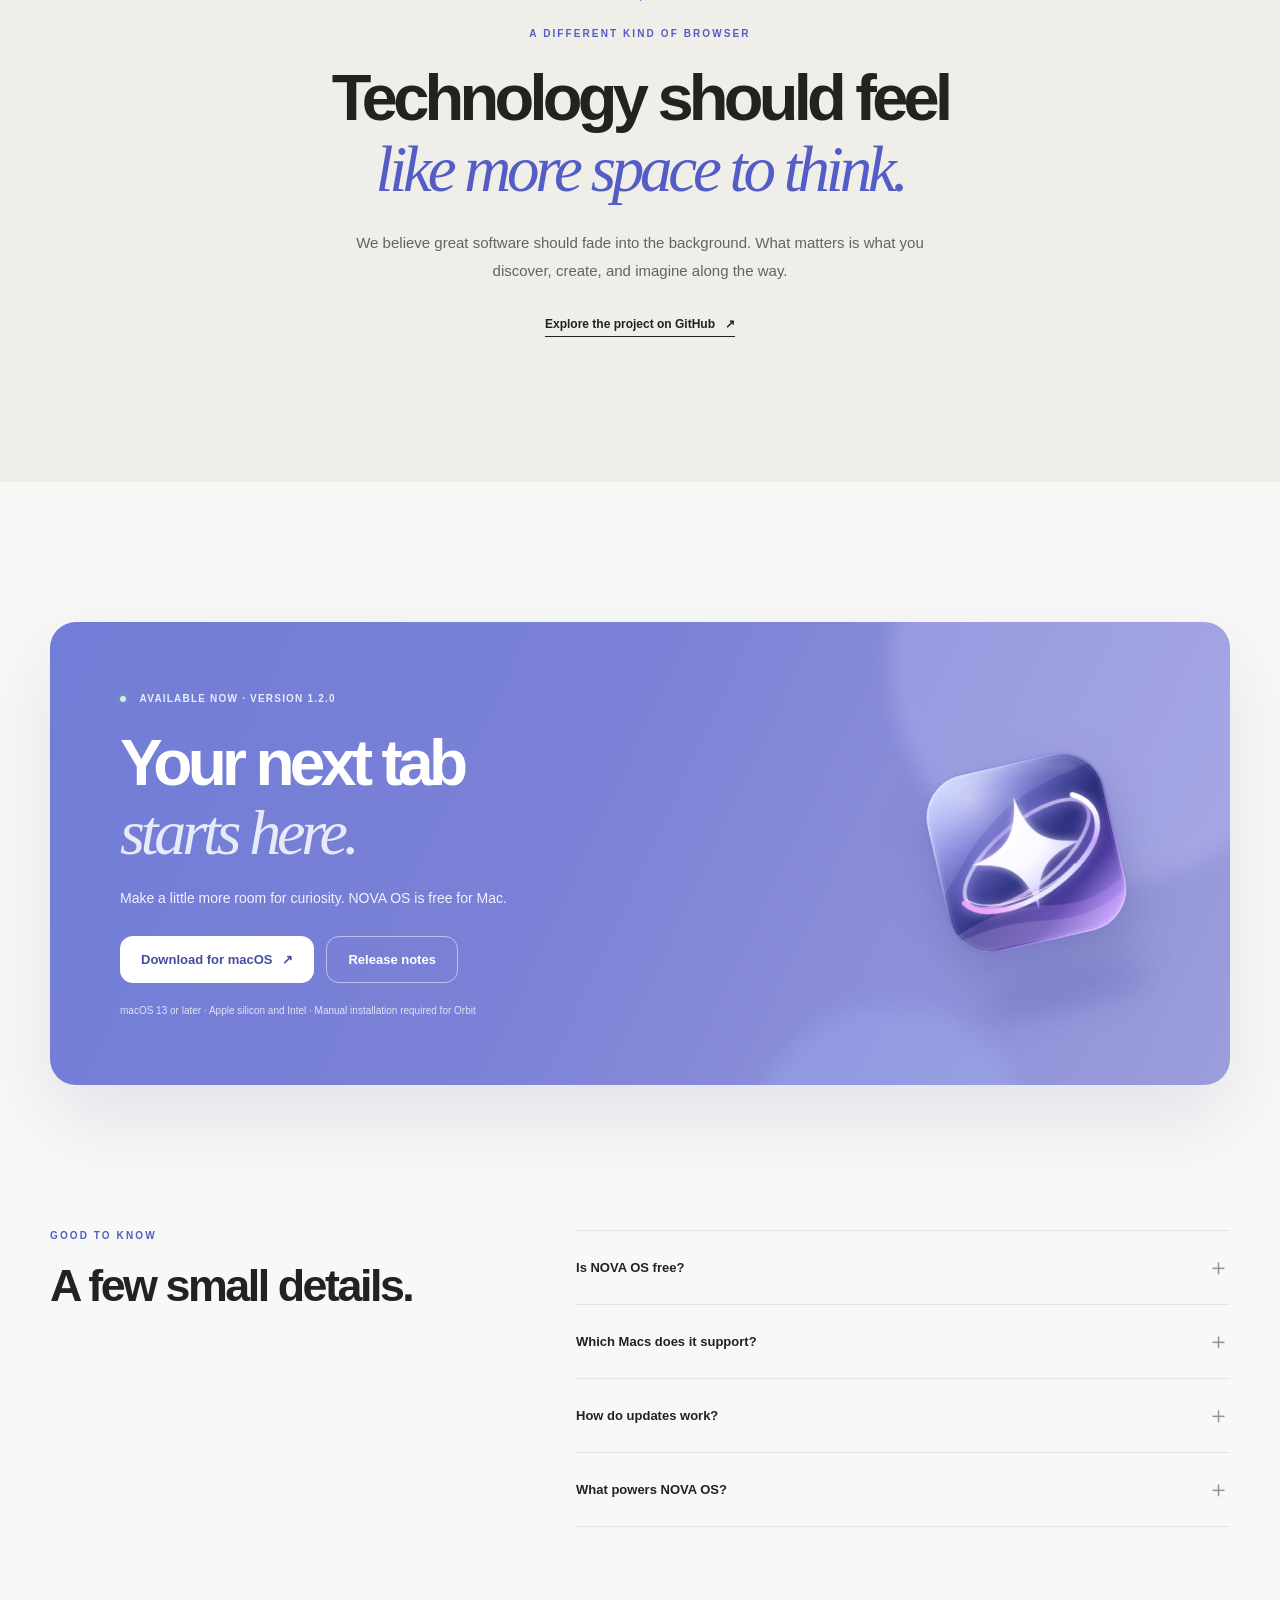
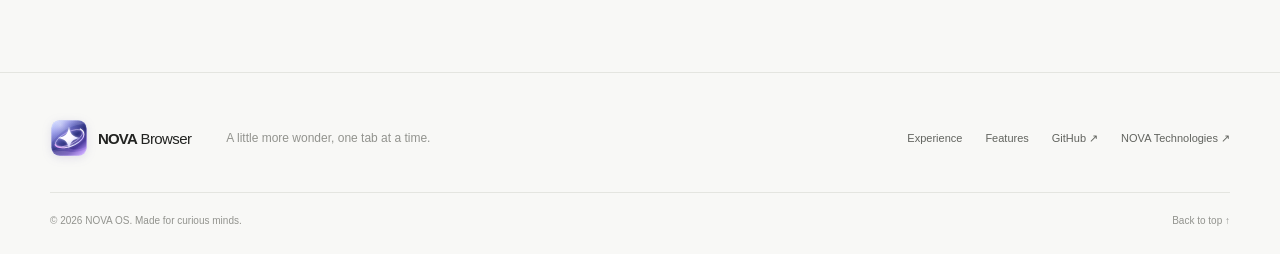
==== commit f1c9fa7a: "Make NOVA OS website search live and preserve native search API compatibility" ====
--- a/site/index.html
+++ b/site/index.html
@@ -73,10 +73,10 @@
                 <span class="preview-kicker">WELCOME TO NOVA</span>
                 <h2 id="experience-heading">A calmer corner<br>of the internet.</h2>
                 <p>Where would you like to go?</p>
-                <form class="demo-search" id="demo-search" role="search">
+                <form class="demo-search" id="demo-search" role="search" action="search.html" method="get">
                   <svg viewBox="0 0 24 24" fill="none" stroke="currentColor" stroke-width="1.8" aria-hidden="true"><circle cx="10.9" cy="10.9" r="6.8"/><path d="m16 16 5 5"/></svg>
                   <input id="demo-query" name="q" placeholder="Search the web, or ask a question..." aria-label="Try a NOVA search" autocomplete="off" maxlength="180">
-                  <button class="demo-search-go" type="submit" aria-label="Search in NOVA web search">↗</button>
+                  <button class="demo-search-go" type="submit" aria-label="Search the web with NOVA OS">↗</button>
                 </form>
                 <div class="preview-favorites" aria-label="Example favorites">
                   <a href="https://nova-os-browser.vercel.app/" target="_blank" rel="noopener"><span class="favorite-icon fav-nova">✦</span><span>NOVA OS</span></a>
@@ -87,7 +87,7 @@
               </div>
               <div class="preview-status"><span>✦ NOVA OS</span><span>Designed for macOS</span></div>
             </div>
-            <p class="preview-caption">A small preview of a more thoughtful browsing experience <span>·</span> Concept visualization</p>
+            <p class="preview-caption">An illustrative browser preview with a real, working NOVA Search box <span>·</span> Try a search</p>
           </div>
         </div>
       </section>
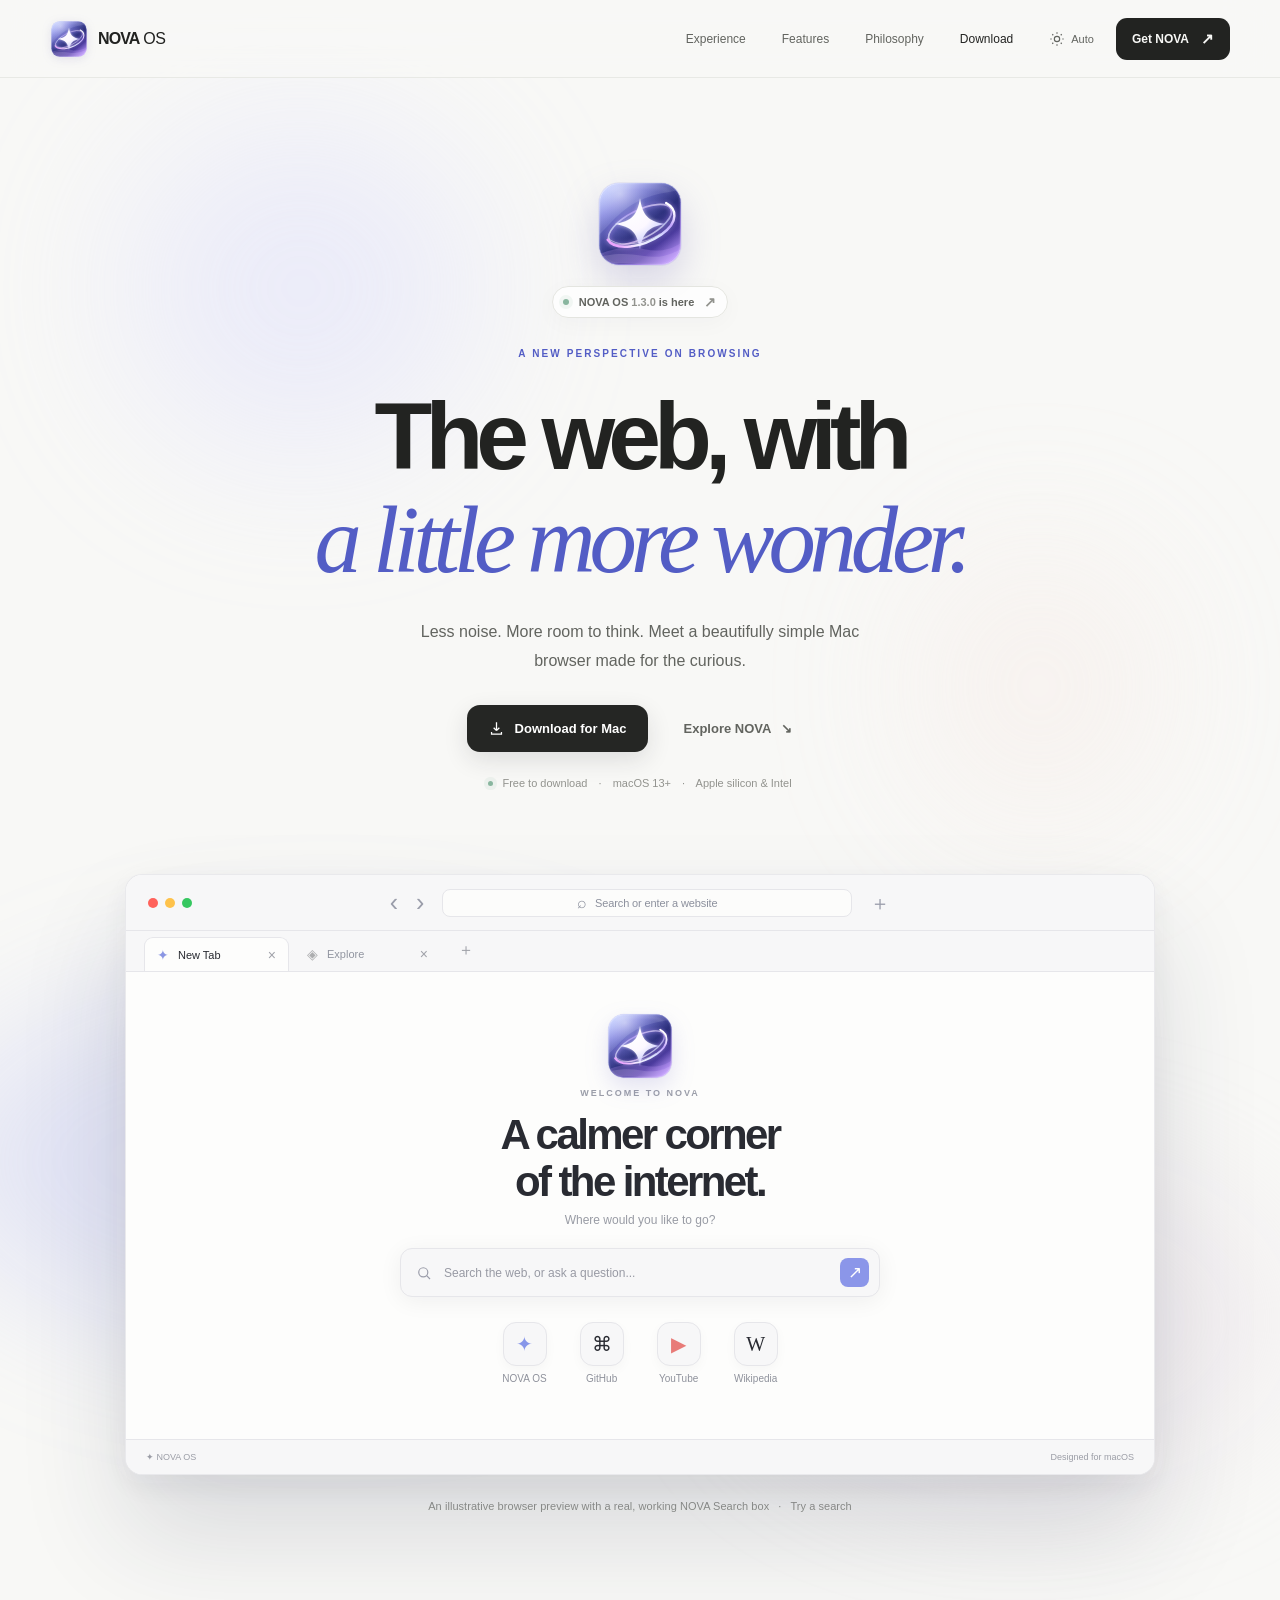
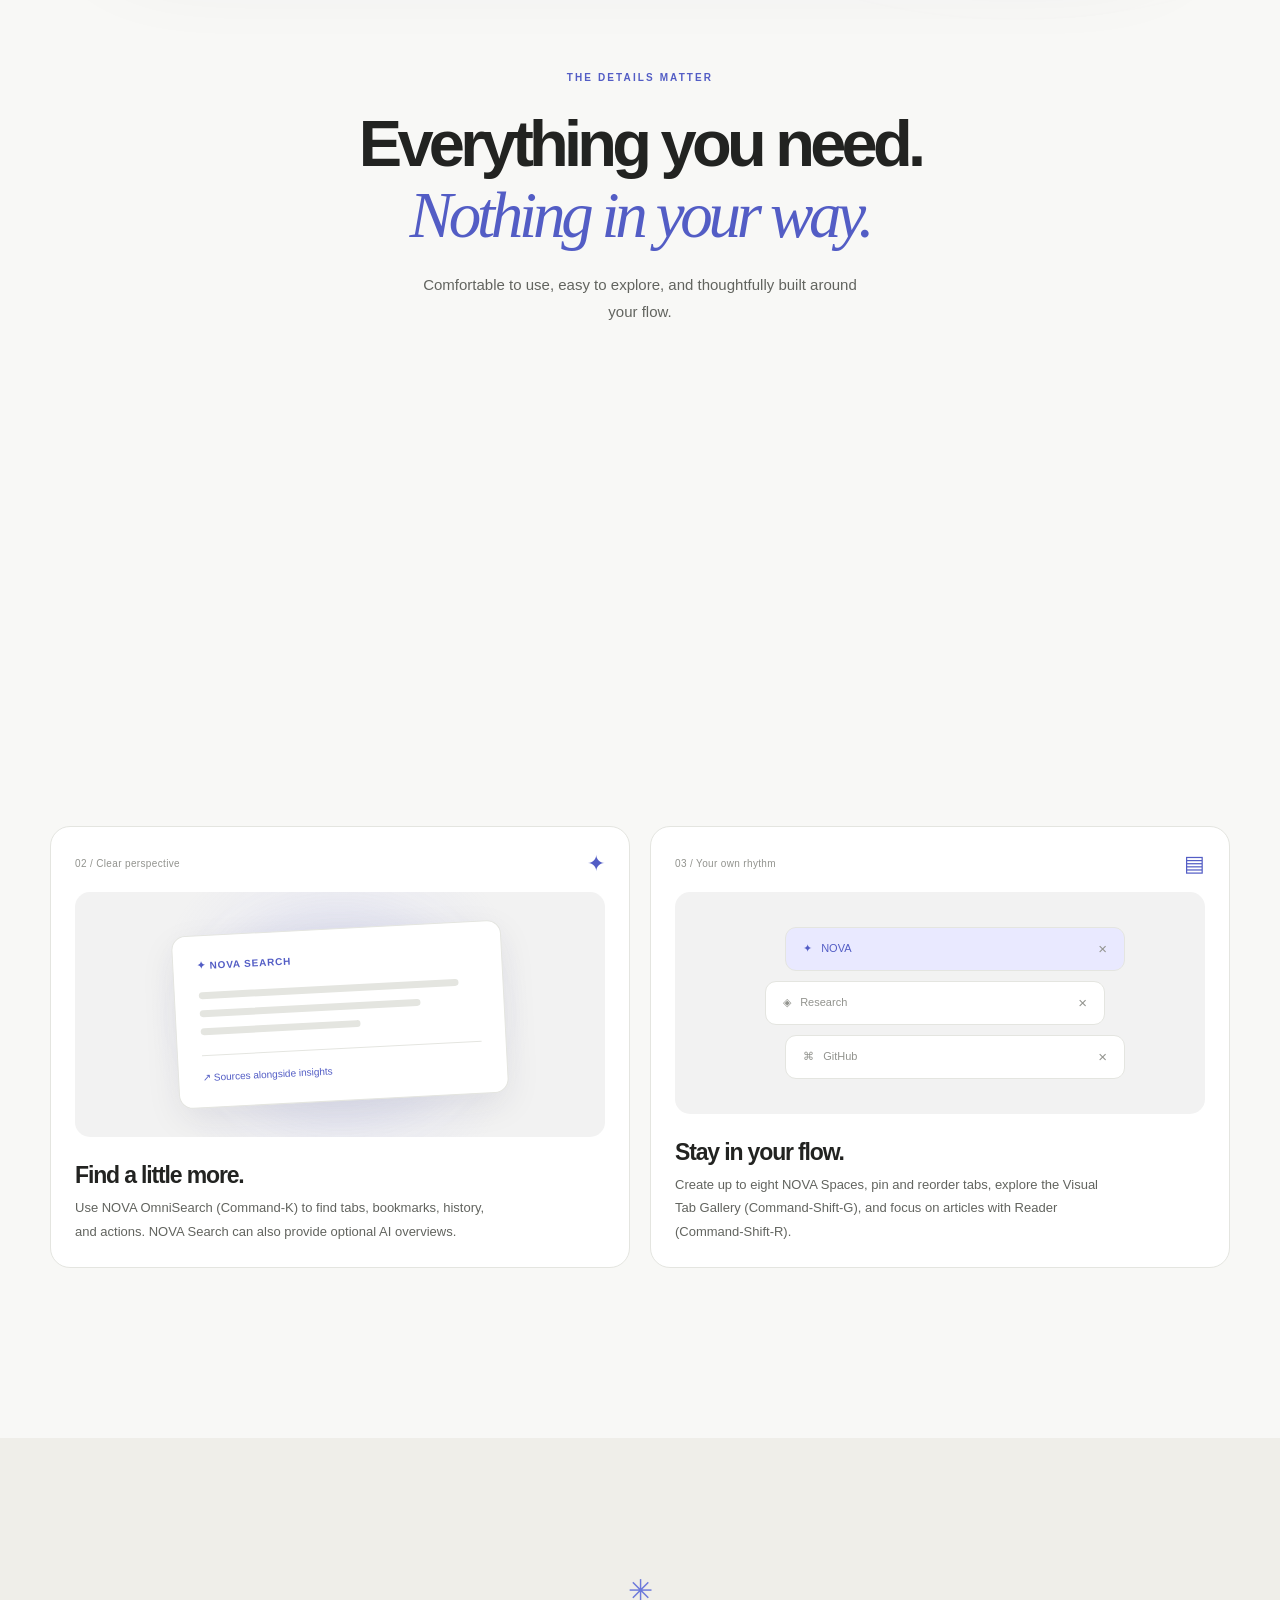
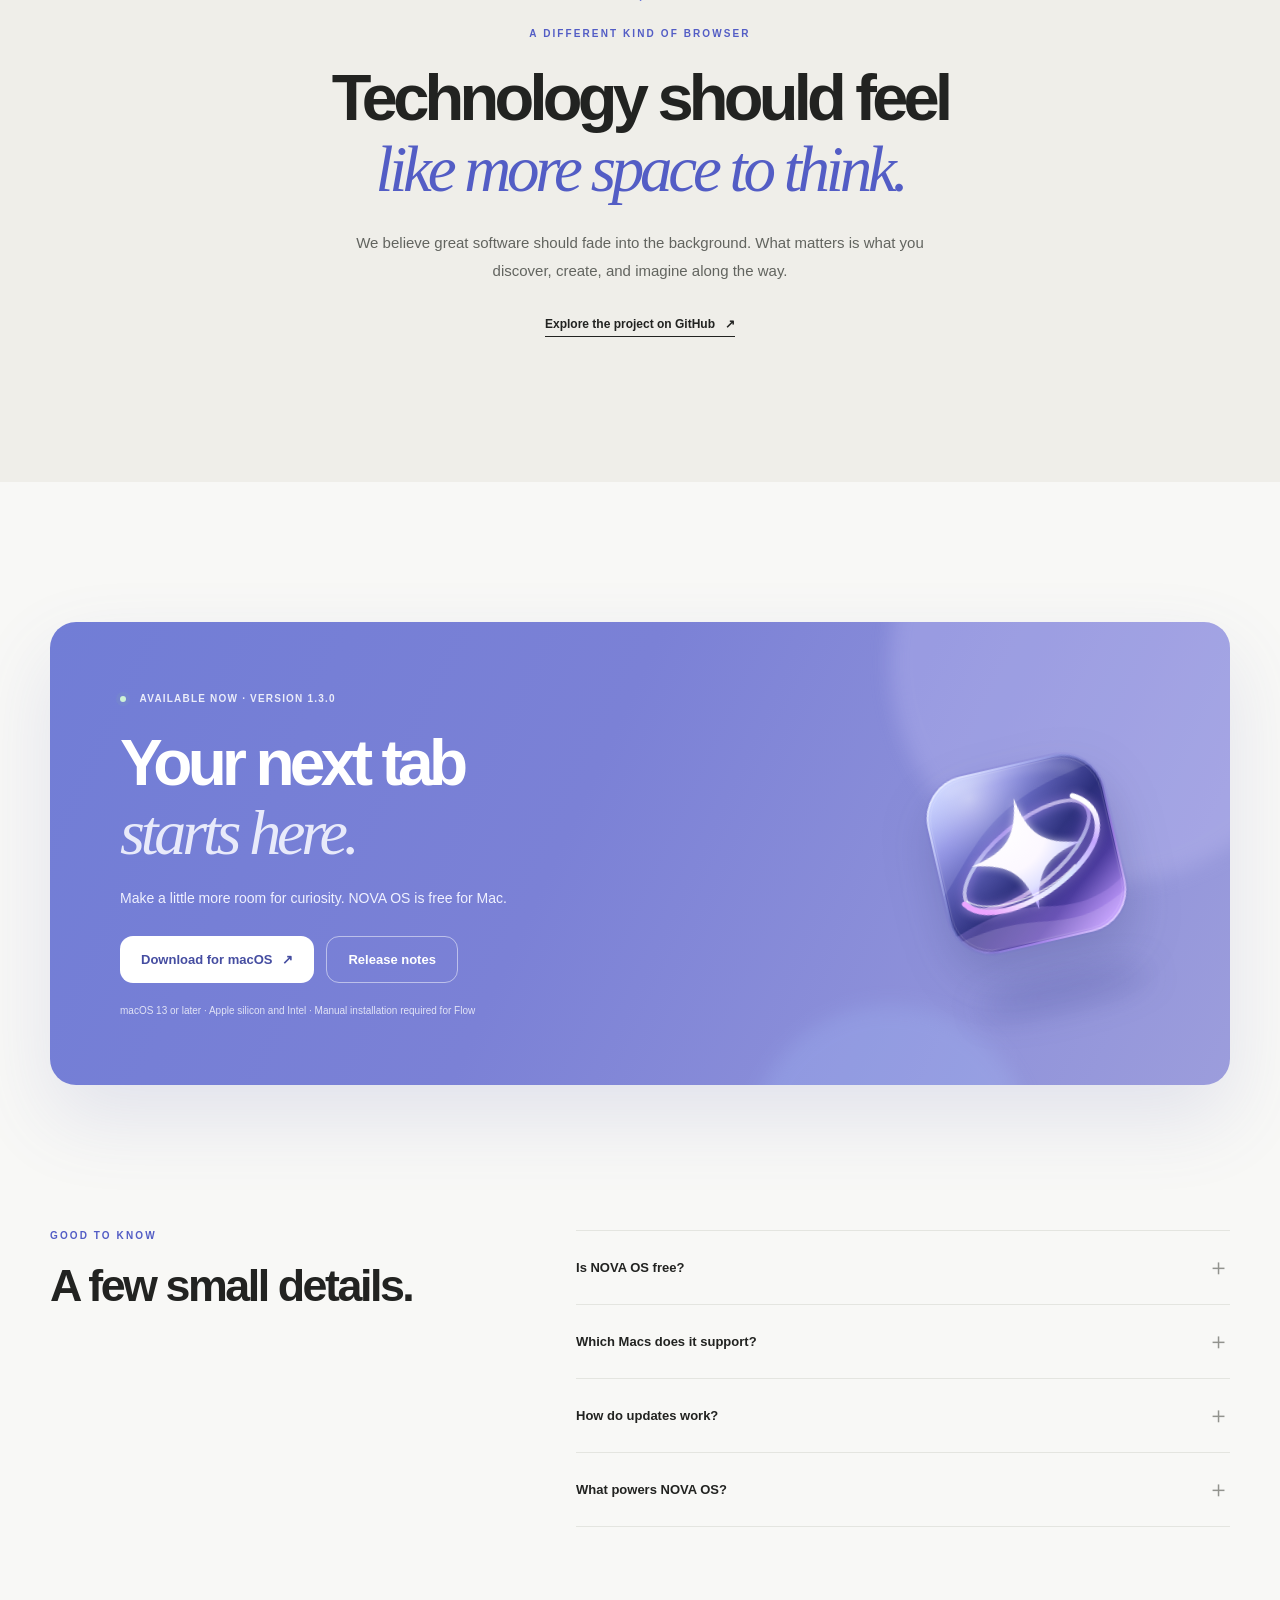
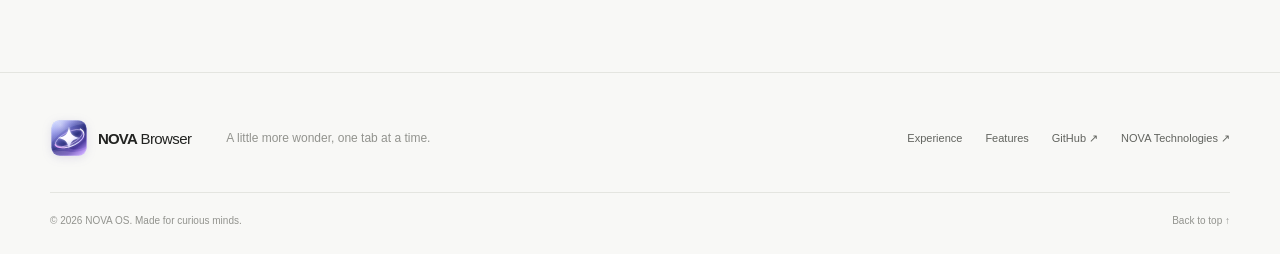
==== commit 0b8e845f: "Announce NOVA OS 1.3.0 Flow release and update official installer links" ====
--- a/site/index.html
+++ b/site/index.html
@@ -7,7 +7,7 @@
   <meta name="description" content="NOVA OS for Mac. A calmer, more thoughtful way to explore the web. Native macOS, beautiful tabs, NOVA Search, and AI-powered search overviews. Free download.">
   <meta property="og:type" content="website">
   <meta property="og:title" content="NOVA OS — A quieter way to explore">
-  <meta property="og:description" content="A beautifully considered browser for Mac. Meet NOVA Orbit.">
+  <meta property="og:description" content="A beautifully considered browser for Mac. Meet NOVA Flow.">
   <title>NOVA OS — A quieter way to explore</title>
   <link rel="icon" href="favicon.svg" type="image/svg+xml">
   <link rel="preload" href="logo.svg" as="image" type="image/svg+xml">
@@ -28,7 +28,7 @@
         </div>
         <div class="nav-actions">
           <button class="theme-button" id="theme-switch" type="button" aria-label="Theme: automatic. Change theme" title="Change appearance"><svg viewBox="0 0 24 24" fill="none" stroke="currentColor" stroke-width="1.7"><circle cx="12" cy="12" r="4"/><path d="M12 2v2m0 16v2m10-10h-2M4 12H2m17.1-7.1-1.5 1.5M6.4 17.6l-1.5 1.5m14.2 0-1.5-1.5M6.4 6.4 4.9 4.9"/></svg><span class="theme-text">Auto</span></button>
-          <a class="nav-download" href="https://github.com/Ethan-cat-a/Nova-OS/releases/download/v1.2.0/Nova-OS-Installer.pkg" target="_blank" rel="noopener">Get NOVA <span aria-hidden="true">↗</span></a>
+          <a class="nav-download" href="https://github.com/Ethan-cat-a/Nova-OS/releases/download/v1.3.0/Nova-OS-Installer.pkg" target="_blank" rel="noopener">Get NOVA <span aria-hidden="true">↗</span></a>
           <button class="menu-button" type="button" id="menu-button" aria-controls="nav-links" aria-expanded="false" aria-label="Open menu"><span></span><span></span></button>
         </div>
       </nav>
@@ -40,12 +40,12 @@
         <div class="ambient ambient-two" aria-hidden="true"></div>
         <div class="hero-content">
           <img class="hero-identity entrance" src="logo.svg" alt="NOVA OS orbital star logo" width="88" height="88" decoding="async">
-          <a href="#download" class="announcement entrance"><span class="announcement-dot"></span><span>NOVA OS <span class="announcement-version">1.2.0</span> is here</span><span class="announcement-arrow" aria-hidden="true">↗</span></a>
+          <a href="#download" class="announcement entrance"><span class="announcement-dot"></span><span>NOVA OS <span class="announcement-version">1.3.0</span> is here</span><span class="announcement-arrow" aria-hidden="true">↗</span></a>
           <p class="eyebrow entrance delay-1">A NEW PERSPECTIVE ON BROWSING</p>
           <h1 id="hero-heading" class="entrance delay-2">The web, with<br><em>a little more wonder.</em></h1>
           <p class="hero-description entrance delay-3">Less noise. More room to think. Meet a beautifully simple Mac browser made for the curious.</p>
           <div class="hero-actions entrance delay-4">
-            <a class="button button-primary" href="https://github.com/Ethan-cat-a/Nova-OS/releases/download/v1.2.0/Nova-OS-Installer.pkg" target="_blank" rel="noopener"><svg viewBox="0 0 24 24" fill="none" stroke="currentColor" stroke-width="1.8" aria-hidden="true"><path d="M12 3v12m0 0 4-4m-4 4-4-4M5 17v3h14v-3"/></svg> Download for Mac</a>
+            <a class="button button-primary" href="https://github.com/Ethan-cat-a/Nova-OS/releases/download/v1.3.0/Nova-OS-Installer.pkg" target="_blank" rel="noopener"><svg viewBox="0 0 24 24" fill="none" stroke="currentColor" stroke-width="1.8" aria-hidden="true"><path d="M12 3v12m0 0 4-4m-4 4-4-4M5 17v3h14v-3"/></svg> Download for Mac</a>
             <a class="button button-quiet" href="#experience">Explore NOVA <span aria-hidden="true">↘</span></a>
           </div>
           <p class="hero-footnote entrance delay-4"><span class="tiny-dot"></span> Free to download <span class="footnote-separator">·</span> macOS 13+ <span class="footnote-separator">·</span> Apple silicon &amp; Intel</p>
@@ -111,12 +111,12 @@
           <article class="feature-card reveal">
             <div class="feature-meta"><span class="feature-index">02 / Clear perspective</span><span class="feature-symbol" aria-hidden="true">✦</span></div>
             <div class="feature-visual feature-visual-search" aria-hidden="true"><div class="search-glow"></div><div class="search-mini"><span class="mini-badge">✦ NOVA SEARCH</span><div class="mini-line big"></div><div class="mini-line"></div><div class="mini-line short"></div><div class="mini-source">↗ Sources alongside insights</div></div></div>
-            <div class="feature-copy"><h3>Find a little more.</h3><p>Explore the web with optional AI search overviews, and find text on a page with Command-F.</p></div>
+            <div class="feature-copy"><h3>Find a little more.</h3><p>Use NOVA OmniSearch (Command-K) to find tabs, bookmarks, history, and actions. NOVA Search can also provide optional AI overviews.</p></div>
           </article>
           <article class="feature-card reveal">
             <div class="feature-meta"><span class="feature-index">03 / Your own rhythm</span><span class="feature-symbol" aria-hidden="true">▤</span></div>
             <div class="feature-visual feature-visual-tabs" aria-hidden="true"><div class="mini-tab active">✦ &nbsp; NOVA <span>×</span></div><div class="mini-tab">◈ &nbsp; Research <span>×</span></div><div class="mini-tab">⌘ &nbsp; GitHub <span>×</span></div></div>
-            <div class="feature-copy"><h3>Stay in your flow.</h3><p>Keep tabs, bookmarks, and history close. Press Command-K for Orbit commands, or Command-Shift-T to reopen a closed tab.</p></div>
+            <div class="feature-copy"><h3>Stay in your flow.</h3><p>Create up to eight NOVA Spaces, pin and reorder tabs, explore the Visual Tab Gallery (Command-Shift-G), and focus on articles with Reader (Command-Shift-R).</p></div>
           </article>
         </div>
       </section>
@@ -135,11 +135,11 @@
         <div class="download-card reveal">
           <div class="download-orb orb-a" aria-hidden="true"></div><div class="download-orb orb-b" aria-hidden="true"></div>
           <div class="download-text">
-            <span class="download-overline"><span class="status-dot"></span> AVAILABLE NOW · VERSION 1.2.0</span>
+            <span class="download-overline"><span class="status-dot"></span> AVAILABLE NOW · VERSION 1.3.0</span>
             <h2 id="download-heading">Your next tab<br><em>starts here.</em></h2>
             <p>Make a little more room for curiosity. NOVA OS is free for Mac.</p>
-            <div class="download-actions"><a class="button button-white" href="https://github.com/Ethan-cat-a/Nova-OS/releases/download/v1.2.0/Nova-OS-Installer.pkg" target="_blank" rel="noopener">Download for macOS <span aria-hidden="true">↗</span></a><a class="button button-outline" href="https://github.com/Ethan-cat-a/Nova-OS/releases/tag/v1.2.0" target="_blank" rel="noopener">Release notes</a></div>
-            <p class="download-footnote">macOS 13 or later · Apple silicon and Intel · Manual installation required for Orbit</p>
+            <div class="download-actions"><a class="button button-white" href="https://github.com/Ethan-cat-a/Nova-OS/releases/download/v1.3.0/Nova-OS-Installer.pkg" target="_blank" rel="noopener">Download for macOS <span aria-hidden="true">↗</span></a><a class="button button-outline" href="https://github.com/Ethan-cat-a/Nova-OS/releases/tag/v1.3.0" target="_blank" rel="noopener">Release notes</a></div>
+            <p class="download-footnote">macOS 13 or later · Apple silicon and Intel · Manual installation required for Flow</p>
           </div>
           <div class="download-icon-wrap" aria-hidden="true"><div class="download-icon"><img src="logo.svg" alt="" width="195" height="195" loading="lazy" decoding="async"></div><div class="icon-shadow"></div></div>
         </div>
@@ -150,7 +150,7 @@
         <div class="faq-list reveal">
           <details><summary>Is NOVA OS free? <span aria-hidden="true">＋</span></summary><p>Yes, NOVA OS is currently free to download and use.</p></details>
           <details><summary>Which Macs does it support? <span aria-hidden="true">＋</span></summary><p>NOVA OS supports macOS 13 and later, including Apple silicon and Intel Macs.</p></details>
-          <details><summary>How do updates work? <span aria-hidden="true">＋</span></summary><p>Version 1.2.0 Orbit is installed manually using the package above. The original Sparkle signing key was unavailable for this release, so the automatic-update feed still advertises 1.1.6.</p></details>
+          <details><summary>How do updates work? <span aria-hidden="true">＋</span></summary><p>Version 1.3.0 Flow is installed manually using the package above. The original Sparkle signing key was unavailable for this release, so the automatic-update feed still advertises 1.1.6.</p></details>
           <details><summary>What powers NOVA OS? <span aria-hidden="true">＋</span></summary><p>It's a native macOS app built with Apple's WebKit, with NOVA Search and optional AI-generated overviews of search results.</p></details>
         </div>
       </section>
